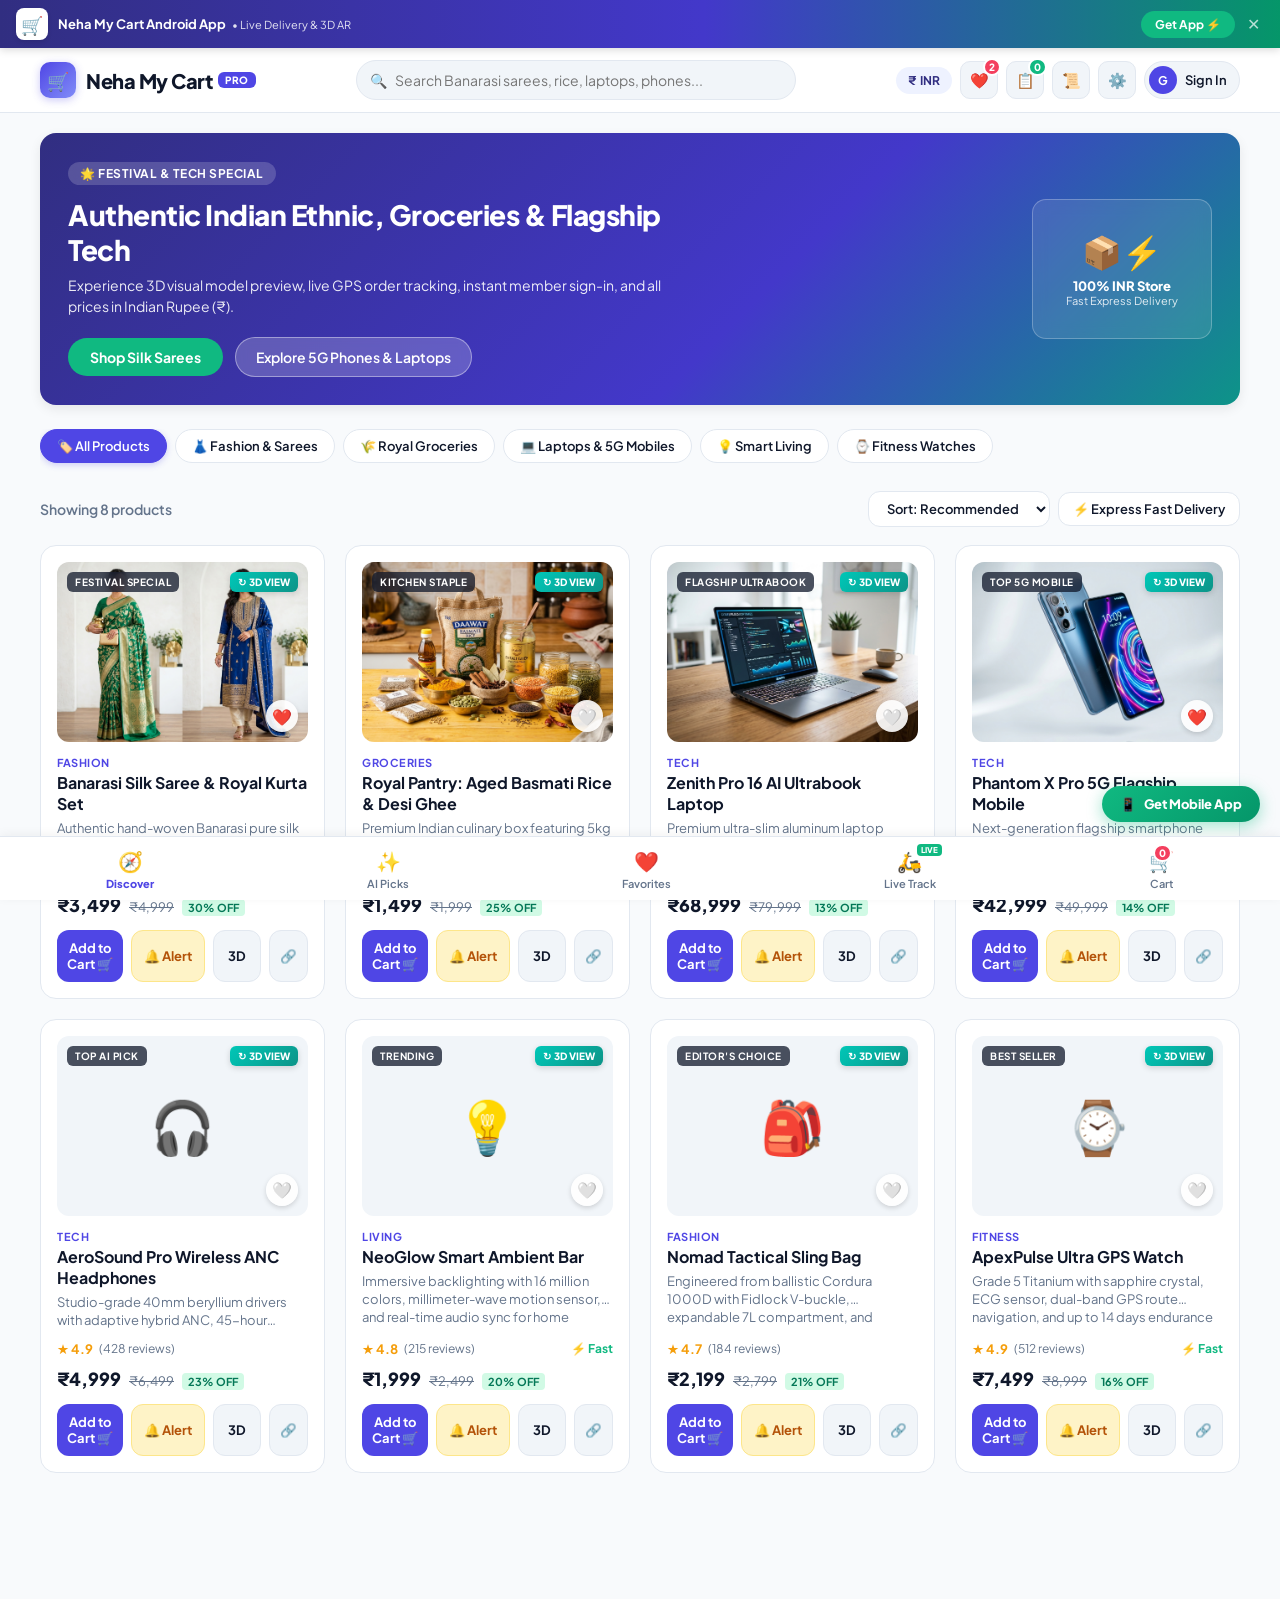
==== index.html @ 2bc62007 "feat: add price alert functionality Implement price alert features, including UI components, reposit" ====
<!DOCTYPE html>
<html lang="en">
<head>
  <meta charset="UTF-8">
  <meta name="viewport" content="width=device-width, initial-scale=1.0, maximum-scale=1.0, user-scalable=no">
  <title>Neha My Cart — Official Web Store & Mobile App</title>
  <meta name="description" content="Shop authentic Indian ethnic fashion, groceries, and flagship electronics in INR (₹) with Firebase Authentication, 3D product preview, real-time live order tracking, and Room DB offline list on Neha My Cart.">
  <meta name="theme-color" content="#4F46E5">
  <meta name="mobile-web-app-capable" content="yes">
  <meta name="apple-mobile-web-app-status-bar-style" content="black-translucent">
  
  <!-- Open Graph / Meta -->
  <meta property="og:title" content="Neha Raj My Cart — Official Web Store & Mobile App">
  <meta property="og:description" content="Authentic Indian fashion, groceries, and tech in INR (₹) with 3D product view, live delivery tracking, and instant login.">
  <meta property="og:url" content="https://nehamycartapp.netlify.app/">
  <meta property="og:type" content="website">

  <link rel="manifest" href="data:application/manifest+json,%7B%22name%22%3A%22Neha%20My%20Cart%22%2C%22short_name%22%3A%22MyCart%22%2C%22start_url%22%3A%22%2F%22%2C%22display%22%3A%22standalone%22%2C%22background_color%22%3A%22%234F46E5%22%2C%22theme_color%22%3A%22%234F46E5%22%7D">

  <link rel="preconnect" href="https://fonts.googleapis.com">
  <link rel="preconnect" href="https://fonts.gstatic.com" crossorigin>
  <link href="https://fonts.googleapis.com/css2?family=Plus+Jakarta+Sans:wght@400;500;600;700;800&display=swap" rel="stylesheet">

  <style>
    :root {
      --primary: #4F46E5;
      --primary-hover: #4338CA;
      --primary-dark: #312E81;
      --primary-light: #EEF2FF;
      --primary-container: #E0E7FF;
      --on-primary-container: #1E1B4B;
      --surface: #FFFFFF;
      --surface-variant: #F1F5F9;
      --bg: #F8FAFC;
      --card-bg: #FFFFFF;
      --text: #0F172A;
      --text-muted: #64748B;
      --border: #E2E8F0;
      --accent: #10B981;
      --accent-light: #D1FAE5;
      --accent-dark: #047857;
      --rose: #F43F5E;
      --rose-light: #FFE4E6;
      --amber: #D97706;
      --amber-light: #FEF3C7;
      --radius: 16px;
      --shadow-sm: 0 1px 3px rgba(0,0,0,0.06);
      --shadow-md: 0 4px 12px rgba(0,0,0,0.08);
      --shadow-lg: 0 10px 25px -3px rgba(0,0,0,0.12);
    }

    [data-theme="dark"] {
      --primary: #6366F1;
      --primary-hover: #818CF8;
      --primary-dark: #4338CA;
      --primary-light: #1E1B4B;
      --primary-container: #2E1065;
      --on-primary-container: #E0E7FF;
      --surface: #0F172A;
      --surface-variant: #1E293B;
      --bg: #020617;
      --card-bg: #1E293B;
      --text: #F8FAFC;
      --text-muted: #94A3B8;
      --border: #334155;
    }

    * {
      box-sizing: border-box;
      margin: 0;
      padding: 0;
      font-family: 'Plus Jakarta Sans', -apple-system, BlinkMacSystemFont, sans-serif;
      -webkit-tap-highlight-color: transparent;
    }

    body {
      background: var(--bg);
      color: var(--text);
      min-height: 100vh;
      display: flex;
      flex-direction: column;
      padding-bottom: 74px; /* Space for bottom nav on mobile */
      transition: background-color 0.2s, color 0.2s;
    }

    /* Top Smart App Banner */
    .app-banner {
      background: linear-gradient(90deg, #312E81 0%, #4338CA 55%, #059669 100%);
      color: #FFFFFF;
      padding: 8px 16px;
      display: flex;
      align-items: center;
      justify-content: space-between;
      font-size: 13px;
      gap: 12px;
      position: sticky;
      top: 0;
      z-index: 1000;
      box-shadow: 0 2px 8px rgba(0,0,0,0.15);
    }

    .app-banner-info {
      display: flex;
      align-items: center;
      gap: 10px;
    }

    .app-icon-badge {
      background: #FFFFFF;
      color: #312E81;
      font-size: 18px;
      width: 32px;
      height: 32px;
      border-radius: 8px;
      display: flex;
      align-items: center;
      justify-content: center;
      flex-shrink: 0;
      box-shadow: 0 2px 4px rgba(0,0,0,0.1);
    }

    .app-banner-actions {
      display: flex;
      align-items: center;
      gap: 8px;
    }

    .app-banner-btn {
      background: #10B981;
      color: #FFFFFF;
      font-weight: 700;
      padding: 6px 14px;
      border-radius: 20px;
      text-decoration: none;
      font-size: 12px;
      white-space: nowrap;
      cursor: pointer;
      border: none;
      transition: opacity 0.2s, transform 0.1s;
    }
    .app-banner-btn:hover { opacity: 0.95; transform: scale(1.02); }

    .banner-close-btn {
      background: transparent;
      border: none;
      color: rgba(255, 255, 255, 0.7);
      font-size: 16px;
      cursor: pointer;
      padding: 4px;
      line-height: 1;
    }

    /* Main Navigation Header */
    header {
      background: var(--surface);
      border-bottom: 1px solid var(--border);
      position: sticky;
      top: 48px;
      z-index: 900;
      transition: background-color 0.2s;
    }

    .nav-container {
      max-width: 1240px;
      margin: 0 auto;
      padding: 12px 20px;
      display: flex;
      align-items: center;
      justify-content: space-between;
      gap: 16px;
    }

    .logo-group {
      display: flex;
      align-items: center;
      gap: 10px;
      text-decoration: none;
      color: var(--text);
      cursor: pointer;
    }

    .logo-icon {
      width: 36px;
      height: 36px;
      border-radius: 10px;
      background: linear-gradient(135deg, var(--primary) 0%, #818CF8 100%);
      color: #FFF;
      display: flex;
      align-items: center;
      justify-content: center;
      font-size: 18px;
      box-shadow: 0 2px 8px rgba(79, 70, 229, 0.3);
    }

    .logo-text {
      font-size: 20px;
      font-weight: 800;
      letter-spacing: -0.5px;
      display: flex;
      align-items: center;
      gap: 6px;
    }

    .logo-badge {
      background: var(--primary);
      color: #FFF;
      font-size: 10px;
      padding: 2px 7px;
      border-radius: 6px;
      font-weight: 800;
      letter-spacing: 0.5px;
    }

    /* Search Bar in Header */
    .header-search {
      flex: 1;
      max-width: 440px;
      position: relative;
    }

    .search-input {
      width: 100%;
      background: var(--surface-variant);
      border: 1px solid var(--border);
      padding: 10px 16px 10px 38px;
      border-radius: 24px;
      font-size: 14px;
      color: var(--text);
      outline: none;
      transition: border-color 0.2s, box-shadow 0.2s;
    }
    .search-input:focus {
      border-color: var(--primary);
      box-shadow: 0 0 0 3px rgba(79, 70, 229, 0.15);
    }

    .search-icon {
      position: absolute;
      left: 14px;
      top: 50%;
      transform: translateY(-50%);
      color: var(--text-muted);
      font-size: 14px;
    }

    .search-clear-btn {
      position: absolute;
      right: 12px;
      top: 50%;
      transform: translateY(-50%);
      background: none;
      border: none;
      color: var(--text-muted);
      cursor: pointer;
      display: none;
      font-size: 14px;
    }

    /* Action Icons */
    .nav-actions {
      display: flex;
      align-items: center;
      gap: 8px;
    }

    .icon-btn {
      background: var(--surface-variant);
      border: 1px solid var(--border);
      color: var(--text);
      width: 38px;
      height: 38px;
      border-radius: 10px;
      display: flex;
      align-items: center;
      justify-content: center;
      cursor: pointer;
      position: relative;
      font-size: 15px;
      transition: background 0.15s, transform 0.1s;
    }
    .icon-btn:hover {
      background: var(--primary-light);
      color: var(--primary);
    }

    .badge-count {
      position: absolute;
      top: -4px;
      right: -4px;
      background: var(--rose);
      color: #FFF;
      font-size: 10px;
      font-weight: 800;
      min-width: 18px;
      height: 18px;
      padding: 0 4px;
      border-radius: 9px;
      display: flex;
      align-items: center;
      justify-content: center;
      border: 2px solid var(--surface);
    }

    .currency-pill {
      background: var(--primary-light);
      color: var(--primary-dark);
      font-weight: 700;
      font-size: 12px;
      padding: 6px 12px;
      border-radius: 20px;
      display: flex;
      align-items: center;
      gap: 4px;
    }
    [data-theme="dark"] .currency-pill {
      background: #1E1B4B;
      color: #A5B4FC;
    }

    .user-profile-btn {
      display: flex;
      align-items: center;
      gap: 8px;
      background: var(--surface-variant);
      border: 1px solid var(--border);
      padding: 4px 12px 4px 4px;
      border-radius: 24px;
      cursor: pointer;
      font-size: 13px;
      font-weight: 600;
      color: var(--text);
      transition: all 0.15s;
    }
    .user-profile-btn:hover {
      background: var(--primary-light);
      border-color: var(--primary);
    }

    .user-avatar-mini {
      width: 28px;
      height: 28px;
      border-radius: 50%;
      background: var(--primary);
      color: #FFF;
      display: flex;
      align-items: center;
      justify-content: center;
      font-weight: 700;
      font-size: 12px;
    }

    .firebase-sync-dot {
      width: 8px;
      height: 8px;
      border-radius: 50%;
      background: #10B981;
      display: inline-block;
      box-shadow: 0 0 6px #10B981;
    }

    /* Container */
    .main-container {
      max-width: 1240px;
      margin: 0 auto;
      padding: 20px;
      width: 100%;
      flex: 1;
    }

    /* Tab Pages */
    .tab-page {
      display: none;
    }
    .tab-page.active {
      display: block;
      animation: fadeIn 0.2s ease-in;
    }

    @keyframes fadeIn {
      from { opacity: 0; transform: translateY(6px); }
      to { opacity: 1; transform: translateY(0); }
    }

    /* Hero Banner */
    .hero-banner {
      background: linear-gradient(135deg, #312E81 0%, #4338CA 60%, #0D9488 100%);
      color: #FFFFFF;
      border-radius: var(--radius);
      padding: 28px;
      margin-bottom: 24px;
      position: relative;
      overflow: hidden;
      box-shadow: var(--shadow-md);
      display: flex;
      align-items: center;
      justify-content: space-between;
      gap: 24px;
    }

    .hero-content {
      position: relative;
      z-index: 2;
      max-width: 600px;
    }

    .hero-tag {
      display: inline-flex;
      align-items: center;
      gap: 6px;
      background: rgba(255,255,255,0.18);
      backdrop-filter: blur(8px);
      padding: 4px 12px;
      border-radius: 20px;
      font-size: 12px;
      font-weight: 700;
      margin-bottom: 12px;
      letter-spacing: 0.5px;
    }

    .hero-title {
      font-size: 28px;
      font-weight: 800;
      line-height: 1.25;
      margin-bottom: 8px;
      letter-spacing: -0.5px;
    }

    .hero-subtitle {
      font-size: 14px;
      opacity: 0.9;
      line-height: 1.5;
      margin-bottom: 20px;
    }

    .hero-actions {
      display: flex;
      align-items: center;
      gap: 12px;
      flex-wrap: wrap;
    }

    .btn-hero-primary {
      background: #10B981;
      color: #FFF;
      font-weight: 700;
      padding: 10px 22px;
      border-radius: 24px;
      border: none;
      cursor: pointer;
      font-size: 14px;
      transition: transform 0.1s, opacity 0.2s;
    }
    .btn-hero-primary:hover { transform: scale(1.02); opacity: 0.95; }

    .btn-hero-secondary {
      background: rgba(255,255,255,0.2);
      color: #FFF;
      font-weight: 600;
      padding: 10px 20px;
      border-radius: 24px;
      border: 1px solid rgba(255,255,255,0.4);
      cursor: pointer;
      font-size: 14px;
      backdrop-filter: blur(6px);
    }
    .btn-hero-secondary:hover { background: rgba(255,255,255,0.3); }

    .hero-art-box {
      width: 180px;
      height: 140px;
      border-radius: 14px;
      background: rgba(255,255,255,0.1);
      backdrop-filter: blur(8px);
      display: flex;
      flex-direction: column;
      align-items: center;
      justify-content: center;
      border: 1px solid rgba(255,255,255,0.25);
      flex-shrink: 0;
      text-align: center;
      padding: 12px;
    }

    /* Category Filter Bar */
    .category-scroll-bar {
      display: flex;
      gap: 8px;
      overflow-x: auto;
      padding-bottom: 12px;
      margin-bottom: 16px;
      scrollbar-width: none;
    }
    .category-scroll-bar::-webkit-scrollbar { display: none; }

    .cat-chip {
      background: var(--surface);
      border: 1px solid var(--border);
      color: var(--text);
      padding: 8px 16px;
      border-radius: 20px;
      font-size: 13px;
      font-weight: 600;
      white-space: nowrap;
      cursor: pointer;
      display: flex;
      align-items: center;
      gap: 6px;
      transition: all 0.15s;
    }
    .cat-chip.active {
      background: var(--primary);
      border-color: var(--primary);
      color: #FFFFFF;
      box-shadow: 0 2px 6px rgba(79, 70, 229, 0.25);
    }

    /* Filters & Controls Row */
    .controls-row {
      display: flex;
      align-items: center;
      justify-content: space-between;
      margin-bottom: 18px;
      flex-wrap: wrap;
      gap: 12px;
    }

    .results-count {
      font-size: 14px;
      color: var(--text-muted);
      font-weight: 600;
    }

    .filter-group {
      display: flex;
      align-items: center;
      gap: 8px;
    }

    .select-dropdown {
      background: var(--surface);
      border: 1px solid var(--border);
      color: var(--text);
      padding: 8px 14px;
      border-radius: 12px;
      font-size: 13px;
      font-weight: 600;
      outline: none;
      cursor: pointer;
    }

    .btn-filter-toggle {
      background: var(--surface);
      border: 1px solid var(--border);
      color: var(--text);
      padding: 8px 14px;
      border-radius: 12px;
      font-size: 13px;
      font-weight: 600;
      cursor: pointer;
      display: flex;
      align-items: center;
      gap: 6px;
    }
    .btn-filter-toggle.active {
      background: var(--primary-light);
      border-color: var(--primary);
      color: var(--primary);
    }

    /* Product Grid */
    .product-grid {
      display: grid;
      grid-template-columns: repeat(auto-fill, minmax(260px, 1fr));
      gap: 20px;
      margin-bottom: 32px;
    }

    .card {
      background: var(--card-bg);
      border: 1px solid var(--border);
      border-radius: var(--radius);
      padding: 16px;
      display: flex;
      flex-direction: column;
      position: relative;
      transition: transform 0.2s, box-shadow 0.2s;
    }
    .card:hover {
      transform: translateY(-4px);
      box-shadow: var(--shadow-md);
      border-color: rgba(79, 70, 229, 0.3);
    }

    .card-img-wrapper {
      width: 100%;
      height: 180px;
      background: var(--surface-variant);
      border-radius: 12px;
      overflow: hidden;
      position: relative;
      display: flex;
      align-items: center;
      justify-content: center;
      cursor: pointer;
      margin-bottom: 14px;
    }

    .card-img {
      width: 100%;
      height: 100%;
      object-fit: cover;
      transition: transform 0.3s;
    }
    .card:hover .card-img {
      transform: scale(1.05);
    }

    .img-fallback-icon {
      font-size: 52px;
    }

    .badge-top-left {
      position: absolute;
      top: 10px;
      left: 10px;
      background: rgba(15, 23, 42, 0.75);
      backdrop-filter: blur(4px);
      color: #FFF;
      font-size: 10px;
      font-weight: 700;
      padding: 4px 8px;
      border-radius: 6px;
      text-transform: uppercase;
      letter-spacing: 0.5px;
    }

    .badge-3d-tag {
      position: absolute;
      top: 10px;
      right: 10px;
      background: linear-gradient(135deg, #00C7B7 0%, #0D9488 100%);
      color: #FFFFFF;
      font-size: 10px;
      font-weight: 800;
      padding: 4px 8px;
      border-radius: 6px;
      cursor: pointer;
      display: flex;
      align-items: center;
      gap: 3px;
      box-shadow: 0 2px 6px rgba(0,0,0,0.15);
      transition: transform 0.15s;
    }
    .badge-3d-tag:hover { transform: scale(1.08); }

    .btn-wishlist {
      position: absolute;
      bottom: 10px;
      right: 10px;
      background: rgba(255, 255, 255, 0.9);
      border: none;
      width: 32px;
      height: 32px;
      border-radius: 50%;
      display: flex;
      align-items: center;
      justify-content: center;
      cursor: pointer;
      color: #64748B;
      font-size: 16px;
      box-shadow: 0 2px 5px rgba(0,0,0,0.15);
      transition: color 0.15s, transform 0.1s;
    }
    .btn-wishlist.active {
      color: var(--rose);
    }
    .btn-wishlist:hover { transform: scale(1.1); }

    .category-label {
      font-size: 11px;
      font-weight: 700;
      text-transform: uppercase;
      color: var(--primary);
      letter-spacing: 0.5px;
      margin-bottom: 4px;
    }

    .product-title {
      font-size: 16px;
      font-weight: 700;
      margin-bottom: 4px;
      color: var(--text);
      line-height: 1.3;
      cursor: pointer;
    }
    .product-title:hover { color: var(--primary); }

    .product-desc {
      font-size: 13px;
      color: var(--text-muted);
      line-height: 1.4;
      margin-bottom: 12px;
      display: -webkit-box;
      -webkit-line-clamp: 2;
      -webkit-box-orient: vertical;
      overflow: hidden;
      flex: 1;
    }

    .rating-row {
      display: flex;
      align-items: center;
      gap: 6px;
      margin-bottom: 10px;
      font-size: 12px;
    }

    .rating-stars {
      color: #F59E0B;
      font-size: 13px;
      font-weight: 700;
    }

    .review-count {
      color: var(--text-muted);
    }

    .price-row {
      display: flex;
      align-items: baseline;
      gap: 8px;
      margin-bottom: 14px;
    }

    .price-inr {
      font-size: 18px;
      font-weight: 800;
      color: var(--text);
    }

    .orig-price {
      font-size: 13px;
      color: var(--text-muted);
      text-decoration: line-through;
    }

    .discount-tag {
      background: var(--accent-light);
      color: var(--accent-dark);
      font-size: 11px;
      font-weight: 700;
      padding: 2px 6px;
      border-radius: 4px;
    }

    .card-actions {
      display: flex;
      gap: 8px;
      margin-top: auto;
    }

    .btn-add {
      flex: 1;
      background: var(--primary);
      color: #FFF;
      border: none;
      padding: 10px;
      border-radius: 12px;
      font-size: 13px;
      font-weight: 700;
      cursor: pointer;
      display: flex;
      align-items: center;
      justify-content: center;
      gap: 6px;
      transition: background 0.15s, transform 0.1s;
    }
    .btn-add:hover {
      background: var(--primary-hover);
      transform: translateY(-1px);
    }

    .btn-card-3d {
      background: var(--surface-variant);
      border: 1px solid var(--border);
      color: var(--text);
      padding: 10px 14px;
      border-radius: 12px;
      font-size: 13px;
      font-weight: 700;
      cursor: pointer;
      display: flex;
      align-items: center;
      gap: 4px;
    }
    .btn-card-3d:hover {
      background: var(--primary-light);
      color: var(--primary);
    }

    .btn-card-share {
      background: var(--surface-variant);
      border: 1px solid var(--border);
      color: var(--text-muted);
      padding: 10px;
      border-radius: 12px;
      cursor: pointer;
      display: flex;
      align-items: center;
      justify-content: center;
    }
    .btn-card-share:hover {
      color: var(--primary);
      background: var(--primary-light);
    }

    .btn-card-alert {
      background: #fef3c7;
      border: 1px solid #fde68a;
      color: #b45309;
      padding: 10px 12px;
      border-radius: 12px;
      font-size: 13px;
      font-weight: 700;
      cursor: pointer;
      display: inline-flex;
      align-items: center;
      gap: 4px;
      transition: background 0.15s, transform 0.1s;
    }
    .btn-card-alert:hover {
      background: #fde68a;
      color: #92400e;
      transform: translateY(-1px);
    }
    .dark .btn-card-alert {
      background: rgba(180, 83, 9, 0.25);
      border-color: rgba(251, 191, 36, 0.4);
      color: #fbbf24;
    }

    /* Modal Base */
    .modal-overlay {
      position: fixed;
      top: 0;
      left: 0;
      right: 0;
      bottom: 0;
      background: rgba(15, 23, 42, 0.65);
      backdrop-filter: blur(4px);
      z-index: 2000;
      display: none;
      align-items: center;
      justify-content: center;
      padding: 16px;
    }
    .modal-overlay.open {
      display: flex;
      animation: fadeIn 0.15s ease-out;
    }

    .modal-box {
      background: var(--surface);
      border-radius: 20px;
      max-width: 560px;
      width: 100%;
      max-height: 90vh;
      overflow-y: auto;
      box-shadow: var(--shadow-lg);
      border: 1px solid var(--border);
      position: relative;
      display: flex;
      flex-direction: column;
    }

    .modal-header {
      padding: 18px 20px;
      border-bottom: 1px solid var(--border);
      display: flex;
      align-items: center;
      justify-content: space-between;
      position: sticky;
      top: 0;
      background: var(--surface);
      z-index: 10;
    }

    .modal-title {
      font-size: 18px;
      font-weight: 800;
      color: var(--text);
    }

    .modal-close-btn {
      background: var(--surface-variant);
      border: none;
      width: 32px;
      height: 32px;
      border-radius: 50%;
      cursor: pointer;
      color: var(--text-muted);
      font-size: 16px;
      display: flex;
      align-items: center;
      justify-content: center;
    }
    .modal-close-btn:hover { color: var(--text); background: var(--border); }

    .modal-body {
      padding: 20px;
      flex: 1;
    }

    .modal-footer {
      padding: 16px 20px;
      border-top: 1px solid var(--border);
      display: flex;
      align-items: center;
      justify-content: flex-end;
      gap: 12px;
      background: var(--surface);
    }

    /* 3D Canvas Modal */
    .canvas-container {
      width: 100%;
      height: 280px;
      background: radial-gradient(circle at center, #1E293B 0%, #0F172A 100%);
      border-radius: 14px;
      overflow: hidden;
      position: relative;
      display: flex;
      align-items: center;
      justify-content: center;
      cursor: grab;
    }
    .canvas-container:active { cursor: grabbing; }

    #canvas3d {
      width: 100%;
      height: 100%;
      display: block;
    }

    .canvas-controls-overlay {
      position: absolute;
      bottom: 12px;
      left: 12px;
      right: 12px;
      display: flex;
      align-items: center;
      justify-content: space-between;
      background: rgba(15, 23, 42, 0.7);
      backdrop-filter: blur(8px);
      padding: 8px 14px;
      border-radius: 24px;
      font-size: 12px;
      color: #FFF;
    }

    .variant-picker {
      display: flex;
      gap: 8px;
      margin: 14px 0;
    }

    .color-swatch {
      width: 28px;
      height: 28px;
      border-radius: 50%;
      cursor: pointer;
      border: 2px solid transparent;
      transition: transform 0.1s, border-color 0.15s;
    }
    .color-swatch.active {
      transform: scale(1.15);
      border-color: var(--primary);
    }

    /* Bottom Navigation Bar for Mobile */
    .bottom-nav {
      position: fixed;
      bottom: 0;
      left: 0;
      right: 0;
      background: var(--surface);
      border-top: 1px solid var(--border);
      height: 64px;
      display: flex;
      align-items: center;
      justify-content: space-around;
      z-index: 1000;
      box-shadow: 0 -2px 10px rgba(0,0,0,0.05);
    }

    .bottom-nav-item {
      display: flex;
      flex-direction: column;
      align-items: center;
      justify-content: center;
      gap: 3px;
      background: none;
      border: none;
      color: var(--text-muted);
      cursor: pointer;
      font-size: 11px;
      font-weight: 600;
      padding: 6px 12px;
      border-radius: 12px;
      position: relative;
      transition: color 0.15s;
    }
    .bottom-nav-item.active {
      color: var(--primary);
      font-weight: 800;
    }

    .bottom-nav-icon {
      font-size: 20px;
    }

    .nav-live-badge {
      position: absolute;
      top: 2px;
      right: 6px;
      background: var(--accent);
      color: #FFF;
      font-size: 8px;
      font-weight: 800;
      padding: 1px 4px;
      border-radius: 4px;
    }

    /* Floating Get App Pill */
    .floating-get-app-btn {
      position: fixed;
      bottom: 78px;
      right: 20px;
      background: linear-gradient(135deg, #10B981 0%, #059669 100%);
      color: #FFFFFF;
      font-weight: 800;
      font-size: 13px;
      padding: 10px 18px;
      border-radius: 28px;
      border: none;
      box-shadow: 0 4px 16px rgba(16, 185, 129, 0.4);
      display: flex;
      align-items: center;
      gap: 8px;
      cursor: pointer;
      z-index: 950;
      transition: transform 0.15s, box-shadow 0.15s;
    }
    .floating-get-app-btn:hover {
      transform: scale(1.05);
      box-shadow: 0 6px 20px rgba(16, 185, 129, 0.5);
    }

    /* Toast Notification */
    .toast {
      position: fixed;
      bottom: 84px;
      left: 50%;
      transform: translateX(-50%) translateY(100px);
      background: #0F172A;
      color: #FFFFFF;
      padding: 12px 24px;
      border-radius: 30px;
      font-size: 13px;
      font-weight: 600;
      box-shadow: 0 8px 24px rgba(0,0,0,0.25);
      z-index: 3000;
      opacity: 0;
      transition: transform 0.25s cubic-bezier(0.175, 0.885, 0.32, 1.275), opacity 0.2s;
      pointer-events: none;
      display: flex;
      align-items: center;
      gap: 8px;
    }
    .toast.show {
      transform: translateX(-50%) translateY(0);
      opacity: 1;
    }

    /* Auth Screen Lock Card */
    .auth-lock-card {
      background: var(--surface);
      border: 1px solid var(--border);
      border-radius: 24px;
      padding: 40px 24px;
      text-align: center;
      max-width: 480px;
      margin: 40px auto;
      box-shadow: var(--shadow-md);
    }

    .auth-lock-icon {
      width: 72px;
      height: 72px;
      background: var(--primary-light);
      color: var(--primary);
      border-radius: 50%;
      display: flex;
      align-items: center;
      justify-content: center;
      font-size: 32px;
      margin: 0 auto 20px;
    }

    /* Live Tracking Simulation */
    .tracking-card {
      background: var(--surface);
      border: 1px solid var(--border);
      border-radius: 20px;
      padding: 24px;
      box-shadow: var(--shadow-sm);
      margin-bottom: 24px;
    }

    .tracking-map-canvas {
      width: 100%;
      height: 220px;
      background: #E2E8F0;
      border-radius: 14px;
      margin: 16px 0;
      position: relative;
      overflow: hidden;
    }

    .tracking-steps {
      margin-top: 24px;
      display: flex;
      flex-direction: column;
      gap: 16px;
      position: relative;
    }

    .tracking-step-item {
      display: flex;
      gap: 14px;
      position: relative;
    }

    .step-indicator {
      width: 28px;
      height: 28px;
      border-radius: 50%;
      background: var(--surface-variant);
      border: 2px solid var(--border);
      color: var(--text-muted);
      font-size: 12px;
      display: flex;
      align-items: center;
      justify-content: center;
      font-weight: 700;
      flex-shrink: 0;
      z-index: 2;
    }
    .step-indicator.done {
      background: var(--accent);
      border-color: var(--accent);
      color: #FFF;
    }
    .step-indicator.active {
      background: var(--primary);
      border-color: var(--primary);
      color: #FFF;
      box-shadow: 0 0 0 4px rgba(79, 70, 229, 0.2);
    }

    /* Offline Shopping List Styles */
    .offline-item-row {
      display: flex;
      align-items: center;
      justify-content: space-between;
      padding: 12px;
      border-bottom: 1px solid var(--border);
      gap: 12px;
    }
    .offline-item-row.purchased {
      opacity: 0.6;
      text-decoration: line-through;
    }

    /* Auth Tab Pill */
    .auth-tab-pill {
      flex: 1;
      padding: 8px 12px;
      border-radius: 10px;
      font-size: 13px;
      font-weight: 700;
      border: none;
      cursor: pointer;
      background: var(--surface-variant);
      color: var(--text-muted);
      transition: all 0.15s;
    }
    .auth-tab-pill.active {
      background: var(--primary);
      color: #FFF;
    }

    /* Responsive */
    @media (max-width: 768px) {
      .header-search { display: none; }
      .hero-banner { flex-direction: column; align-items: flex-start; }
      .hero-art-box { width: 100%; }
      .product-grid { grid-template-columns: repeat(2, 1fr); gap: 12px; }
      .card { padding: 12px; }
      .card-img-wrapper { height: 130px; }
      .product-title { font-size: 14px; }
      .price-inr { font-size: 15px; }
    }

    @media (max-width: 480px) {
      .product-grid { grid-template-columns: 1fr; }
      .card-img-wrapper { height: 180px; }
    }
  </style>
</head>
<body>

  <!-- 1. Top Smart App Banner -->
  <div class="app-banner" id="appBanner">
    <div class="app-banner-info">
      <div class="app-icon-badge">🛒</div>
      <div>
        <strong>Neha My Cart Android App</strong>
        <span style="opacity: 0.85; margin-left: 4px; font-size: 11px;">• Live Delivery & 3D AR</span>
      </div>
    </div>
    <div class="app-banner-actions">
      <button class="app-banner-btn" onclick="openGetAppModal()">Get App ⚡</button>
      <button class="banner-close-btn" onclick="document.getElementById('appBanner').style.display='none'">✕</button>
    </div>
  </div>

  <!-- 2. Sticky Top Navigation Bar -->
  <header>
    <div class="nav-container">
      <div class="logo-group" onclick="switchTab('shop')">
        <div class="logo-icon">🛒</div>
        <div class="logo-text">
          Neha My Cart
          <span class="logo-badge">PRO</span>
        </div>
      </div>

      <!-- Real-time Product Search Input -->
      <div class="header-search">
        <span class="search-icon">🔍</span>
        <input 
          type="text" 
          id="globalSearchInput" 
          class="search-input" 
          placeholder="Search Banarasi sarees, rice, laptops, phones..." 
          oninput="onSearchInput(this.value)"
        >
        <button id="searchClearBtn" class="search-clear-btn" onclick="clearSearch()">✕</button>
      </div>

      <!-- Action Buttons -->
      <div class="nav-actions">
        <div class="currency-pill">
          <span>₹</span>
          <span>INR</span>
        </div>

        <!-- Wishlist Count -->
        <button class="icon-btn" onclick="switchTab('favorites')" title="Wishlist & Similar Picks">
          ❤️
          <span class="badge-count" id="headerWishlistCount">0</span>
        </button>

        <!-- Room DB / Offline Shopping List -->
        <button class="icon-btn" onclick="openOfflineListModal()" title="Room DB Offline Shopping List">
          📋
          <span class="badge-count" id="headerOfflineCount" style="background:var(--accent);">0</span>
        </button>

        <!-- Order History -->
        <button class="icon-btn" onclick="openOrdersModal()" title="Past Orders">
          📜
        </button>

        <!-- Settings & Database -->
        <button class="icon-btn" onclick="openSettingsModal()" title="Settings & Linked Database">
          ⚙️
        </button>

        <!-- User Profile / Instant Demo Auth Button -->
        <div id="userProfileHeaderBtn" class="user-profile-btn" onclick="openAuthModal()" title="Instant Sign In & Profile">
          <div class="user-avatar-mini" id="headerAvatar">G</div>
          <span id="headerUserName">Sign In</span>
          <span class="firebase-sync-dot" id="headerSyncDot" title="Account Active"></span>
        </div>
      </div>
    </div>
  </header>

  <!-- 3. Main Application Content Area -->
  <main class="main-container">

    <!-- ==============================================
         TAB 1: DISCOVER (SHOP HOME)
         ============================================== -->
    <div id="tab-shop" class="tab-page active">
      <!-- Hero Banner -->
      <div class="hero-banner">
        <div class="hero-content">
          <div class="hero-tag">🌟 FESTIVAL & TECH SPECIAL</div>
          <h1 class="hero-title">Authentic Indian Ethnic, Groceries & Flagship Tech</h1>
          <p class="hero-subtitle">Experience 3D visual model preview, live GPS order tracking, instant member sign-in, and all prices in Indian Rupee (₹).</p>
          <div class="hero-actions">
            <button class="btn-hero-primary" onclick="filterByCategory('Fashion')">Shop Silk Sarees</button>
            <button class="btn-hero-secondary" onclick="filterByCategory('Tech')">Explore 5G Phones & Laptops</button>
          </div>
        </div>
        <div class="hero-art-box">
          <div style="font-size: 32px; margin-bottom: 6px;">📦⚡</div>
          <div style="font-size: 13px; font-weight: 800;">100% INR Store</div>
          <div style="font-size: 11px; opacity: 0.85;">Fast Express Delivery</div>
        </div>
      </div>

      <!-- Category Filter Pills -->
      <div class="category-scroll-bar" id="categoryPills">
        <button class="cat-chip active" onclick="filterByCategory('All')">🏷️ All Products</button>
        <button class="cat-chip" onclick="filterByCategory('Fashion')">👗 Fashion & Sarees</button>
        <button class="cat-chip" onclick="filterByCategory('Groceries')">🌾 Royal Groceries</button>
        <button class="cat-chip" onclick="filterByCategory('Tech')">💻 Laptops & 5G Mobiles</button>
        <button class="cat-chip" onclick="filterByCategory('Living')">💡 Smart Living</button>
        <button class="cat-chip" onclick="filterByCategory('Fitness')">⌚ Fitness Watches</button>
      </div>

      <!-- Controls Row -->
      <div class="controls-row">
        <div class="results-count" id="productResultsCount">Showing 8 products</div>
        <div class="filter-group">
          <select id="sortDropdown" class="select-dropdown" onchange="applyFilters()">
            <option value="relevance">Sort: Recommended</option>
            <option value="price-asc">Price: Low to High</option>
            <option value="price-desc">Price: High to Low</option>
            <option value="rating">Top Rated (4.8+)</option>
          </select>
          <button class="btn-filter-toggle" id="fastDeliveryToggleBtn" onclick="toggleFastDelivery()">
            ⚡ Express Fast Delivery
          </button>
        </div>
      </div>

      <!-- Product Cards Grid -->
      <div class="product-grid" id="productGrid">
        <!-- Injected via JavaScript -->
      </div>
    </div>

    <!-- ==============================================
         TAB 2: AI PICKS / PERSONALIZED RECOMMENDATIONS
         ============================================== -->
    <div id="tab-recommendations" class="tab-page">
      <div style="margin-bottom: 20px;">
        <h2 style="font-size: 22px; font-weight: 800; display: flex; align-items: center; gap: 8px;">
          ✨ AI Personalized Taste Profile
        </h2>
        <p style="color: var(--text-muted); font-size: 14px; margin-top: 4px;">
          Select your lifestyle preference to get AI affinity scores and tailored product suggestions.
        </p>
      </div>

      <!-- Style Personas -->
      <div style="display: grid; grid-template-columns: repeat(auto-fit, minmax(180px, 1fr)); gap: 12px; margin-bottom: 24px;">
        <div class="cat-chip active" id="persona-ethnic" onclick="selectPersona('Festival Shopper', 'ethnic')" style="padding: 12px 16px; border-radius: 14px; justify-content: center; height: auto;">
          <div>
            <div style="font-size: 20px; margin-bottom: 4px;">🥻</div>
            <strong>Festival Ethnic</strong>
            <div style="font-size: 11px; opacity: 0.85;">Banarasi silks & traditional</div>
          </div>
        </div>
        <div class="cat-chip" id="persona-tech" onclick="selectPersona('Tech Enthusiast', 'tech')" style="padding: 12px 16px; border-radius: 14px; justify-content: center; height: auto;">
          <div>
            <div style="font-size: 20px; margin-bottom: 4px;">💻</div>
            <strong>Tech Enthusiast</strong>
            <div style="font-size: 11px; opacity: 0.85;">Ultrabooks & 5G smartphones</div>
          </div>
        </div>
        <div class="cat-chip" id="persona-fitness" onclick="selectPersona('Fitness Pro', 'fitness')" style="padding: 12px 16px; border-radius: 14px; justify-content: center; height: auto;">
          <div>
            <div style="font-size: 20px; margin-bottom: 4px;">🏃</div>
            <strong>Fitness Pro</strong>
            <div style="font-size: 11px; opacity: 0.85;">GPS trackers & performance</div>
          </div>
        </div>
        <div class="cat-chip" id="persona-groceries" onclick="selectPersona('Pantry Master', 'groceries')" style="padding: 12px 16px; border-radius: 14px; justify-content: center; height: auto;">
          <div>
            <div style="font-size: 20px; margin-bottom: 4px;">🌾</div>
            <strong>Culinary Pantry</strong>
            <div style="font-size: 11px; opacity: 0.85;">Extra-aged Basmati & pure Ghee</div>
          </div>
        </div>
      </div>

      <!-- Recommendations Grid -->
      <div class="product-grid" id="recommendationsGrid">
        <!-- Injected via JavaScript -->
      </div>
    </div>

    <!-- ==============================================
         TAB 3: FAVORITES & SIMILAR SUGGESTIONS
         ============================================== -->
    <div id="tab-favorites" class="tab-page">
      <div style="margin-bottom: 20px;">
        <h2 style="font-size: 22px; font-weight: 800; display: flex; align-items: center; gap: 8px;">
          ❤️ Your Saved Favorites
        </h2>
        <p style="color: var(--text-muted); font-size: 14px; margin-top: 4px;">
          Items you've liked, plus smart suggestions generated dynamically from your taste.
        </p>
      </div>

      <!-- Favorites Grid -->
      <div class="product-grid" id="favoritesGrid">
        <!-- Injected via JavaScript -->
      </div>

      <!-- Similar Suggestions Section -->
      <div style="margin-top: 36px; padding-top: 24px; border-top: 1px solid var(--border);">
        <h3 style="font-size: 18px; font-weight: 800; display: flex; align-items: center; gap: 8px; margin-bottom: 16px;">
          ✨ Similar Suggestions Based on Your Favorites
        </h3>
        <div class="product-grid" id="similarSuggestionsGrid">
          <!-- Injected via JavaScript -->
        </div>
      </div>
    </div>

    <!-- ==============================================
         TAB 4: LIVE TRACKING (AUTHENTICATED FEATURE)
         ============================================== -->
    <div id="tab-tracking" class="tab-page">
      <!-- Guest Lock View -->
      <div id="trackingGuestLock" class="auth-lock-card" style="display: none;">
        <div class="auth-lock-icon">🔒</div>
        <h2 style="font-size: 20px; font-weight: 800; margin-bottom: 8px;">Sign In to Track Orders</h2>
        <p style="color: var(--text-muted); font-size: 14px; line-height: 1.5; margin-bottom: 24px;">
          Live order tracking is reserved for authenticated shoppers. Please sign in as Neha Raj or your demo account to view real-time courier dispatch and route maps.
        </p>
        <button class="btn-add" style="margin: 0 auto; max-width: 280px;" onclick="openAuthModal()">
          Sign In as Neha Raj (Instant Demo) ⚡
        </button>
      </div>

      <!-- Authenticated Live Tracking View -->
      <div id="trackingLiveView">
        <div class="tracking-card">
          <div style="display: flex; align-items: center; justify-content: space-between; flex-wrap: wrap; gap: 10px;">
            <div>
              <span style="background: var(--accent-light); color: var(--accent-dark); font-weight: 800; font-size: 11px; padding: 4px 8px; border-radius: 6px;">
                LIVE DISPATCH
              </span>
              <h2 style="font-size: 20px; font-weight: 800; margin-top: 6px;">Order #NMC-98421</h2>
              <div style="color: var(--text-muted); font-size: 13px;">Courier: Delhivery Express • Rider: Liam Patel</div>
            </div>
            <div style="display: flex; gap: 8px;">
              <button class="btn-filter-toggle" onclick="toggleSimulation()" id="simPlayBtn">
                ⏸ Pause Simulation
              </button>
              <button class="btn-filter-toggle" onclick="advanceSimulationStep()">
                ⏩ Step Forward
              </button>
            </div>
          </div>

          <!-- Animated Canvas Map -->
          <div class="tracking-map-canvas">
            <canvas id="routeCanvas" width="800" height="220" style="width:100%; height:100%;"></canvas>
          </div>

          <!-- Timeline Steps -->
          <div class="tracking-steps">
            <div class="tracking-step-item">
              <div class="step-indicator done">✓</div>
              <div>
                <strong style="font-size: 14px;">Order Placed & Confirmed</strong>
                <div style="color: var(--text-muted); font-size: 12px;">Payment received via UPI • Order ID #NMC-98421</div>
              </div>
            </div>
            <div class="tracking-step-item">
              <div class="step-indicator done">✓</div>
              <div>
                <strong style="font-size: 14px;">Packed at Mumbai Central Fulfillment Hub</strong>
                <div style="color: var(--text-muted); font-size: 12px;">Quality check passed • Fragile sealed</div>
              </div>
            </div>
            <div class="tracking-step-item">
              <div class="step-indicator done">✓</div>
              <div>
                <strong style="font-size: 14px;">Dispatched with Delivery Executive</strong>
                <div style="color: var(--text-muted); font-size: 12px;">Rider Liam Patel on Yamaha EV bike</div>
              </div>
            </div>
            <div class="tracking-step-item">
              <div class="step-indicator active">🛵</div>
              <div>
                <strong style="font-size: 14px; color: var(--primary);">Out for Delivery (In Progress)</strong>
                <div style="color: var(--text-muted); font-size: 12px;">Estimated Arrival: Today in 18 minutes</div>
              </div>
            </div>
            <div class="tracking-step-item">
              <div class="step-indicator">🏁</div>
              <div>
                <strong style="font-size: 14px;">Delivered to Your Doorstep</strong>
                <div style="color: var(--text-muted); font-size: 12px;">Contactless OTP verification required</div>
              </div>
            </div>
          </div>
        </div>
      </div>
    </div>

    <!-- ==============================================
         TAB 5: SHOPPING CART
         ============================================== -->
    <div id="tab-cart" class="tab-page">
      <div style="margin-bottom: 20px;">
        <h2 style="font-size: 22px; font-weight: 800;">🛒 Your Shopping Cart</h2>
        <p style="color: var(--text-muted); font-size: 14px; margin-top: 4px;">Review your items and proceed with express delivery across India.</p>
      </div>

      <div style="display: grid; grid-template-columns: 1fr 340px; gap: 24px;" id="cartLayoutGrid">
        <!-- Cart Items List -->
        <div id="cartItemsContainer" style="display: flex; flex-direction: column; gap: 12px;">
          <!-- Injected via JavaScript -->
        </div>

        <!-- Bill Details Summary -->
        <div>
          <div style="background: var(--surface); border: 1px solid var(--border); border-radius: 16px; padding: 20px; box-shadow: var(--shadow-sm); position: sticky; top: 110px;">
            <h3 style="font-size: 16px; font-weight: 800; margin-bottom: 14px;">Price Details (INR)</h3>
            
            <div style="display: flex; justify-content: space-between; font-size: 13px; margin-bottom: 10px;">
              <span style="color: var(--text-muted);">Items Subtotal:</span>
              <span id="billSubtotal" style="font-weight: 700;">₹0</span>
            </div>

            <div style="display: flex; justify-content: space-between; font-size: 13px; margin-bottom: 10px;">
              <span style="color: var(--text-muted);">Express Delivery:</span>
              <span id="billDelivery" style="color: var(--accent); font-weight: 700;">FREE</span>
            </div>

            <div style="display: flex; justify-content: space-between; font-size: 13px; margin-bottom: 10px;">
              <span style="color: var(--text-muted);">GST (Tax Incl.):</span>
              <span id="billTax" style="font-weight: 600;">₹0</span>
            </div>

            <div style="display: flex; justify-content: space-between; font-size: 13px; margin-bottom: 10px; color: var(--accent);" id="promoDiscountRow">
              <span>Coupon Discount:</span>
              <span id="billDiscount">-₹0</span>
            </div>

            <!-- Promo Input -->
            <div style="margin: 14px 0; display: flex; gap: 6px;">
              <input type="text" id="promoInput" placeholder="Promo (FESTIVAL10)" style="flex:1; padding: 8px 12px; border: 1px solid var(--border); border-radius: 8px; font-size: 12px; background: var(--surface-variant); color: var(--text); outline: none;">
              <button onclick="applyPromoCode()" style="background: var(--surface-variant); border: 1px solid var(--border); padding: 8px 12px; border-radius: 8px; font-size: 12px; font-weight: 700; cursor: pointer; color: var(--text);">Apply</button>
            </div>

            <hr style="border: none; border-top: 1px solid var(--border); margin: 14px 0;">

            <div style="display: flex; justify-content: space-between; font-size: 18px; font-weight: 800; margin-bottom: 20px;">
              <span>Total Amount:</span>
              <span id="billGrandTotal" style="color: var(--primary);">₹0</span>
            </div>

            <button id="cartCheckoutBtn" class="btn-add" style="width: 100%; padding: 12px;" onclick="openCheckoutModal()">
              Proceed to Checkout 💳
            </button>
            <div id="cartGuestNotice" style="display: none; text-align: center; font-size: 11px; color: var(--text-muted); margin-top: 8px;">
              🔒 Guest browsing active. Sign in to place order & track live courier.
            </div>
            <button onclick="clearCart()" style="width: 100%; background: none; border: none; color: var(--text-muted); font-size: 12px; margin-top: 10px; cursor: pointer;">
              Clear Cart
            </button>
          </div>
        </div>
      </div>
    </div>

  </main>

  <!-- ==============================================
       BOTTOM NAVIGATION BAR (MOBILE PARITY)
       ============================================== -->
  <nav class="bottom-nav">
    <button class="bottom-nav-item active" id="nav-btn-shop" onclick="switchTab('shop')">
      <span class="bottom-nav-icon">🧭</span>
      <span>Discover</span>
    </button>
    <button class="bottom-nav-item" id="nav-btn-recommendations" onclick="switchTab('recommendations')">
      <span class="bottom-nav-icon">✨</span>
      <span>AI Picks</span>
    </button>
    <button class="bottom-nav-item" id="nav-btn-favorites" onclick="switchTab('favorites')">
      <span class="bottom-nav-icon">❤️</span>
      <span>Favorites</span>
    </button>
    <button class="bottom-nav-item" id="nav-btn-tracking" onclick="switchTab('tracking')">
      <span class="bottom-nav-icon">🛵</span>
      <span>Live Track</span>
      <span class="nav-live-badge">LIVE</span>
    </button>
    <button class="bottom-nav-item" id="nav-btn-cart" onclick="switchTab('cart')">
      <span class="bottom-nav-icon">🛒</span>
      <span>Cart</span>
      <span class="badge-count" id="bottomCartCount" style="position: absolute; top: 2px; right: 14px;">0</span>
    </button>
  </nav>

  <!-- Floating Mobile "Get App" Action Button -->
  <button class="floating-get-app-btn" onclick="openGetAppModal()">
    <span>📱</span>
    <span>Get Mobile App</span>
  </button>

  <!-- Toast Notification Container -->
  <div id="toast" class="toast">
    <span id="toastIcon">✓</span>
    <span id="toastMessage">Action completed</span>
  </div>

  <!-- ==============================================
       MODAL 1: 3D PRODUCT VIEWER
       ============================================== -->
  <div id="modal3D" class="modal-overlay" onclick="if(event.target===this) close3DModal()">
    <div class="modal-box">
      <div class="modal-header">
        <div class="modal-title" id="modal3DTitle">Interactive 3D Product Model</div>
        <button class="modal-close-btn" onclick="close3DModal()">✕</button>
      </div>
      <div class="modal-body">
        <div class="canvas-container" id="canvas3DContainer">
          <canvas id="canvas3d" width="500" height="280"></canvas>
          <div class="canvas-controls-overlay">
            <span>🖱️ Drag to rotate 3D geometry</span>
            <span id="rotSpeedLabel">Auto-spin: ON</span>
          </div>
        </div>

        <div style="margin-top: 14px;">
          <div style="font-size: 13px; font-weight: 700; margin-bottom: 6px;">Select Color Variant:</div>
          <div class="variant-picker" id="modalColorVariants">
            <!-- Injected via JavaScript -->
          </div>
        </div>

        <div style="background: var(--surface-variant); padding: 12px; border-radius: 12px; margin-top: 12px;">
          <div style="font-size: 15px; font-weight: 800;" id="modal3DPrice">₹0</div>
          <div style="font-size: 13px; color: var(--text-muted); margin-top: 4px;" id="modal3DDesc"></div>
        </div>
      </div>
      <div class="modal-footer">
        <a id="modalDeepLink" href="nehamycartapp://open" class="btn-card-3d" style="text-decoration: none;">
          ⚡ Open in Android App
        </a>
        <button class="btn-add" onclick="addActiveProductToCart()">Add to Cart 🛒</button>
      </div>
    </div>
  </div>

  <!-- ==============================================
       MODAL 2: PRODUCT DETAIL & SPECIFICATIONS
       ============================================== -->
  <div id="modalDetail" class="modal-overlay" onclick="if(event.target===this) closeDetailModal()">
    <div class="modal-box" style="max-width: 640px;">
      <div class="modal-header">
        <div class="modal-title" id="detailModalTitle">Product Details</div>
        <button class="modal-close-btn" onclick="closeDetailModal()">✕</button>
      </div>
      <div class="modal-body">
        <div style="width: 100%; height: 220px; background: var(--surface-variant); border-radius: 14px; overflow: hidden; margin-bottom: 16px; display: flex; align-items: center; justify-content: center;">
          <img id="detailModalImg" src="" style="width: 100%; height: 100%; object-fit: cover;">
        </div>

        <div style="display: flex; justify-content: space-between; align-items: flex-start; margin-bottom: 12px;">
          <div>
            <span id="detailModalCategory" class="category-label">Category</span>
            <h2 id="detailModalName" style="font-size: 20px; font-weight: 800;">Product Title</h2>
            <div id="detailModalSubtitle" style="color: var(--text-muted); font-size: 13px;">Subtitle</div>
          </div>
          <div style="text-align: right;">
            <div id="detailModalPrice" style="font-size: 22px; font-weight: 800; color: var(--primary);">₹0</div>
            <div id="detailModalOrigPrice" style="font-size: 13px; color: var(--text-muted); text-decoration: line-through;"></div>
          </div>
        </div>

        <p id="detailModalDescription" style="font-size: 14px; line-height: 1.5; color: var(--text); margin-bottom: 18px;"></p>

        <h4 style="font-size: 14px; font-weight: 800; margin-bottom: 10px;">Technical Specifications</h4>
        <div id="detailModalSpecs" style="display: flex; flex-direction: column; gap: 8px; margin-bottom: 20px;">
          <!-- Specifications table -->
        </div>
      </div>
      <div class="modal-footer">
        <button class="btn-card-3d" onclick="open3DFromDetail()">View in 3D ↻</button>
        <button class="btn-card-share" onclick="shareFromDetail()">Share 🔗</button>
        <button class="btn-card-alert" onclick="openPriceAlertFromDetail()">🔔 Price Alert</button>
        <button class="btn-add" onclick="addDetailToCart()">Add to Cart 🛒</button>
      </div>
    </div>
  </div>

  <!-- ==============================================
       MODAL 3: ROOM DB / OFFLINE SHOPPING LIST
       ============================================== -->
  <div id="modalOfflineList" class="modal-overlay" onclick="if(event.target===this) closeOfflineListModal()">
    <div class="modal-box" style="max-width: 600px;">
      <div class="modal-header">
        <div class="modal-title">📋 Offline Shopping List (Room DB Sync)</div>
        <button class="modal-close-btn" onclick="closeOfflineListModal()">✕</button>
      </div>
      <div class="modal-body">
        <p style="font-size: 13px; color: var(--text-muted); margin-bottom: 14px;">
          Stores items locally using IndexedDB & Room database format. Add items for offline shopping in INR.
        </p>

        <!-- New Item Input Form -->
        <div style="background: var(--surface-variant); padding: 14px; border-radius: 12px; margin-bottom: 16px;">
          <div style="display: grid; grid-template-columns: 2fr 1fr; gap: 8px; margin-bottom: 8px;">
            <input type="text" id="offItemName" placeholder="Item Name (e.g. Basmati Rice)" style="padding: 8px 12px; border: 1px solid var(--border); border-radius: 8px; font-size: 13px; outline: none; background: var(--surface); color: var(--text);">
            <input type="number" id="offItemPrice" placeholder="Price (₹)" style="padding: 8px 12px; border: 1px solid var(--border); border-radius: 8px; font-size: 13px; outline: none; background: var(--surface); color: var(--text);">
          </div>
          <div style="display: grid; grid-template-columns: 1fr 1fr auto; gap: 8px;">
            <select id="offItemCategory" style="padding: 8px; border: 1px solid var(--border); border-radius: 8px; font-size: 13px; outline: none; background: var(--surface); color: var(--text);">
              <option value="Groceries">Groceries</option>
              <option value="Fashion">Fashion</option>
              <option value="Tech">Tech</option>
              <option value="Living">Living</option>
              <option value="Fitness">Fitness</option>
            </select>
            <input type="text" id="offItemDesc" placeholder="Optional notes" style="padding: 8px 12px; border: 1px solid var(--border); border-radius: 8px; font-size: 13px; outline: none; background: var(--surface); color: var(--text);">
            <button onclick="addOfflineItem()" class="btn-add" style="padding: 8px 16px;">Add Item</button>
          </div>
        </div>

        <!-- Offline Items List -->
        <div id="offlineItemsListContainer" style="max-height: 260px; overflow-y: auto;">
          <!-- Injected via JavaScript -->
        </div>

        <div style="display: flex; justify-content: space-between; align-items: center; margin-top: 14px; font-size: 13px; font-weight: 700;">
          <span id="offlineTotalItems">Total: 0 items</span>
          <span id="offlineTotalCost" style="color: var(--primary);">Est. Cost: ₹0</span>
        </div>
      </div>
      <div class="modal-footer">
        <button onclick="exportOfflineListJSON()" class="btn-filter-toggle">Export JSON 📤</button>
        <button onclick="clearOfflineList()" style="background: none; border: none; color: var(--rose); font-size: 13px; font-weight: 700; cursor: pointer;">Clear List</button>
      </div>
    </div>
  </div>

  <!-- ==============================================
       MODAL 4: ORDER HISTORY
       ============================================== -->
  <div id="modalOrders" class="modal-overlay" onclick="if(event.target===this) closeOrdersModal()">
    <div class="modal-box">
      <div class="modal-header">
        <div class="modal-title">📜 Order History & Receipts</div>
        <button class="modal-close-btn" onclick="closeOrdersModal()">✕</button>
      </div>
      <div class="modal-body" id="ordersListContainer">
        <!-- Injected via JavaScript -->
      </div>
      <div class="modal-footer">
        <button class="btn-add" onclick="closeOrdersModal()">Continue Shopping</button>
      </div>
    </div>
  </div>

  <!-- ==============================================
       MODAL 5: SETTINGS & DATABASE PARITY
       ============================================== -->
  <div id="modalSettings" class="modal-overlay" onclick="if(event.target===this) closeSettingsModal()">
    <div class="modal-box">
      <div class="modal-header">
        <div class="modal-title">⚙️ App Settings & Linked Database</div>
        <button class="modal-close-btn" onclick="closeSettingsModal()">✕</button>
      </div>
      <div class="modal-body">
        <!-- Database Parity Status Card -->
        <div style="background: var(--surface-variant); padding: 16px; border-radius: 14px; margin-bottom: 20px; border: 1px solid var(--border);">
          <div style="display: flex; align-items: center; gap: 8px; margin-bottom: 8px;">
            <span style="font-size: 18px;">🗄️</span>
            <strong>Linked Database Status</strong>
          </div>
          <p style="font-size: 12px; color: var(--text-muted); margin-bottom: 12px;">
            Connected to <strong>Neha My Cart Unified Data Store</strong> with offline shopping list synchronization.
          </p>
          <div style="display: grid; grid-template-columns: 1fr 1fr; gap: 8px; font-size: 12px;">
            <div>• Products in Catalog: <strong id="dbProductsCount">8</strong></div>
            <div>• Offline List Items: <strong id="dbOfflineCount">0</strong></div>
            <div>• Cart Items: <strong id="dbCartCount">0</strong></div>
            <div>• Orders Recorded: <strong id="dbOrdersCount">1</strong></div>
          </div>
        </div>

        <!-- UI & App Settings -->
        <div style="display: flex; flex-direction: column; gap: 14px;">
          <div style="display: flex; justify-content: space-between; align-items: center;">
            <div>
              <div style="font-size: 14px; font-weight: 700;">Theme Mode</div>
              <div style="font-size: 12px; color: var(--text-muted);">Switch between Light, Dark, or System</div>
            </div>
            <select id="themeSelector" class="select-dropdown" onchange="changeTheme(this.value)">
              <option value="light">Light Mode</option>
              <option value="dark">Dark Mode</option>
              <option value="auto">Auto System</option>
            </select>
          </div>

          <div style="display: flex; justify-content: space-between; align-items: center;">
            <div>
              <div style="font-size: 14px; font-weight: 700;">Currency Format</div>
              <div style="font-size: 12px; color: var(--text-muted);">Standard Indian Rupee (₹ INR)</div>
            </div>
            <span class="currency-pill">₹ INR</span>
          </div>

          <div style="display: flex; justify-content: space-between; align-items: center;">
            <div>
              <div style="font-size: 14px; font-weight: 700;">Shopper Profile & Auth</div>
              <div style="font-size: 12px; color: var(--text-muted);" id="dbAuthStatusLabel">Guest Browsing</div>
            </div>
            <button class="btn-filter-toggle" onclick="openAuthModal()">Manage</button>
          </div>
        </div>
      </div>
      <div class="modal-footer">
        <button class="btn-filter-toggle" onclick="resetDatabaseDefaults()">Reset to Defaults 🔄</button>
        <button class="btn-add" onclick="closeSettingsModal()">Save & Close</button>
      </div>
    </div>
  </div>

  <!-- ==============================================
       MODAL 6: GET MOBILE APP (ANDROID INTEGRATION)
       ============================================== -->
  <div id="modalGetApp" class="modal-overlay" onclick="if(event.target===this) closeGetAppModal()">
    <div class="modal-box" style="text-align: center;">
      <div class="modal-header">
        <div class="modal-title">📱 Neha My Cart for Android</div>
        <button class="modal-close-btn" onclick="closeGetAppModal()">✕</button>
      </div>
      <div class="modal-body">
        <div style="width: 72px; height: 72px; background: var(--primary); color: #FFF; border-radius: 18px; display: flex; align-items: center; justify-content: center; font-size: 36px; margin: 0 auto 16px; box-shadow: var(--shadow-md);">
          🛒
        </div>
        <h3 style="font-size: 20px; font-weight: 800; margin-bottom: 6px;">Experience Neha My Cart App</h3>
        <p style="font-size: 13px; color: var(--text-muted); margin-bottom: 20px; line-height: 1.5;">
          Get native Android performance including 3D product visualizer, real-time live order tracking, and offline shopping lists.
        </p>

        <!-- Dynamic QR Code Canvas -->
        <div style="background: #FFFFFF; padding: 14px; border-radius: 16px; display: inline-block; margin-bottom: 18px; box-shadow: var(--shadow-sm); border: 1px solid var(--border);">
          <canvas id="qrCanvas" width="160" height="160"></canvas>
          <div style="font-size: 11px; color: #64748B; margin-top: 6px; font-weight: 600;">Scan with Phone Camera</div>
        </div>

        <!-- Android Actions -->
        <div style="display: flex; flex-direction: column; gap: 10px; max-width: 320px; margin: 0 auto;">
          <button class="btn-add" style="padding: 12px;" onclick="downloadAndroidApp()">
            📥 Download Neha My Cart App (.apk)
          </button>
          <button class="btn-hero-secondary" style="color: var(--text); border-color: var(--border); padding: 12px;" onclick="installPWA()">
            📲 Add to Home Screen (Web App)
          </button>
        </div>
      </div>
      <div class="modal-footer" style="justify-content: center;">
        <span style="font-size: 11px; color: var(--text-muted);">
          Compatible with Android phones & tablets (Android 8.0 through Android 15+)
        </span>
      </div>
    </div>
  </div>

  <!-- ==============================================
       MODAL 7: SOCIAL MEDIA SHARE
       ============================================== -->
  <div id="modalShare" class="modal-overlay" onclick="if(event.target===this) closeShareModal()">
    <div class="modal-box" style="max-width: 440px;">
      <div class="modal-header">
        <div class="modal-title">🔗 Share Product</div>
        <button class="modal-close-btn" onclick="closeShareModal()">✕</button>
      </div>
      <div class="modal-body">
        <p style="font-size: 13px; color: var(--text-muted); margin-bottom: 16px;" id="shareModalSubtitle">
          Share this deal with friends & family on social media.
        </p>

        <div style="display: grid; grid-template-columns: repeat(3, 1fr); gap: 12px; margin-bottom: 20px;">
          <button class="icon-btn" style="width: 100%; height: 50px; flex-direction: column; font-size: 11px; gap: 4px;" onclick="shareToPlatform('whatsapp')">
            <span style="font-size: 18px;">💬</span> WhatsApp
          </button>
          <button class="icon-btn" style="width: 100%; height: 50px; flex-direction: column; font-size: 11px; gap: 4px;" onclick="shareToPlatform('telegram')">
            <span style="font-size: 18px;">✈️</span> Telegram
          </button>
          <button class="icon-btn" style="width: 100%; height: 50px; flex-direction: column; font-size: 11px; gap: 4px;" onclick="shareToPlatform('twitter')">
            <span style="font-size: 18px;">🐦</span> Twitter/X
          </button>
          <button class="icon-btn" style="width: 100%; height: 50px; flex-direction: column; font-size: 11px; gap: 4px;" onclick="shareToPlatform('facebook')">
            <span style="font-size: 18px;">📘</span> Facebook
          </button>
          <button class="icon-btn" style="width: 100%; height: 50px; flex-direction: column; font-size: 11px; gap: 4px;" onclick="shareToPlatform('email')">
            <span style="font-size: 18px;">✉️</span> Email
          </button>
          <button class="icon-btn" style="width: 100%; height: 50px; flex-direction: column; font-size: 11px; gap: 4px;" onclick="copyShareLink()">
            <span style="font-size: 18px;">📋</span> Copy Link
          </button>
        </div>

        <input type="text" id="shareLinkInput" readonly style="width: 100%; padding: 10px; border: 1px solid var(--border); border-radius: 8px; font-size: 12px; background: var(--surface-variant); color: var(--text);">
      </div>
    </div>
  </div>

  <!-- ==============================================
       MODAL 8: CHECKOUT DIALOG
       ============================================== -->
  <div id="modalCheckout" class="modal-overlay" onclick="if(event.target===this) closeCheckoutModal()">
    <div class="modal-box" style="max-width: 520px;">
      <div class="modal-header">
        <div class="modal-title">💳 Complete Checkout (INR)</div>
        <button class="modal-close-btn" onclick="closeCheckoutModal()">✕</button>
      </div>
      <div class="modal-body">
        <div style="font-size: 13px; font-weight: 700; margin-bottom: 8px;">Delivery Shipping Address:</div>
        <div style="display: flex; flex-direction: column; gap: 8px; margin-bottom: 16px;">
          <input type="text" id="checkoutName" placeholder="Full Name (e.g. Neha Raj)" style="padding: 10px; border: 1px solid var(--border); border-radius: 8px; font-size: 13px; background: var(--surface); color: var(--text);">
          <input type="tel" id="checkoutPhone" placeholder="Mobile (9999999999)" value="9999999999" style="padding: 10px; border: 1px solid var(--border); border-radius: 8px; font-size: 13px; background: var(--surface); color: var(--text);">
          <textarea id="checkoutAddress" placeholder="Delivery Address (e.g. Khammam, Telangana)" rows="2" style="padding: 10px; border: 1px solid var(--border); border-radius: 8px; font-size: 13px; background: var(--surface); color: var(--text);">Khammam, Telangana</textarea>
        </div>

        <div style="font-size: 13px; font-weight: 700; margin-bottom: 8px;">Select Payment Method:</div>
        <div style="display: flex; flex-direction: column; gap: 8px; margin-bottom: 18px;">
          <label style="display: flex; align-items: center; gap: 10px; padding: 10px; border: 1px solid var(--border); border-radius: 10px; cursor: pointer;">
            <input type="radio" name="payMethod" value="upi" checked>
            <span>📱 <strong>Instant UPI (Google Pay, PhonePe, Paytm)</strong></span>
          </label>
          <label style="display: flex; align-items: center; gap: 10px; padding: 10px; border: 1px solid var(--border); border-radius: 10px; cursor: pointer;">
            <input type="radio" name="payMethod" value="card">
            <span>💳 <strong>Credit / Debit Card (Visa, RuPay, Mastercard)</strong></span>
          </label>
          <label style="display: flex; align-items: center; gap: 10px; padding: 10px; border: 1px solid var(--border); border-radius: 10px; cursor: pointer;">
            <input type="radio" name="payMethod" value="cod">
            <span>💵 <strong>Cash on Delivery (Pay at Doorstep)</strong></span>
          </label>
        </div>

        <div style="background: var(--surface-variant); padding: 12px; border-radius: 10px; display: flex; justify-content: space-between; align-items: center;">
          <span style="font-weight: 700;">Amount Payable:</span>
          <span id="checkoutAmountInr" style="font-size: 18px; font-weight: 800; color: var(--primary);">₹0</span>
        </div>
      </div>
      <div class="modal-footer">
        <button class="btn-hero-secondary" onclick="closeCheckoutModal()" style="color: var(--text); border-color: var(--border);">Cancel</button>
        <button class="btn-add" onclick="placeOrder()">Confirm & Place Order 🎉</button>
      </div>
    </div>
  </div>

  <!-- ==============================================
       MODAL 9: INSTANT LINK & DEMO LOGIN
       ============================================== -->
  <div id="modalAuth" class="modal-overlay" onclick="if(event.target===this) closeAuthModal()">
    <div class="modal-box" style="max-width: 460px;">
      <div class="modal-header">
        <div class="modal-title" style="display: flex; align-items: center; gap: 8px;">
          <span>⚡</span> Instant Sign In & Profile
        </div>
        <button class="modal-close-btn" onclick="closeAuthModal()">✕</button>
      </div>
      <div class="modal-body">
        
        <!-- Guest / Signed Out Section -->
        <div id="authGuestSection">
          <div style="text-align: center; margin-bottom: 20px;">
            <div style="width: 56px; height: 56px; background: linear-gradient(135deg, var(--primary) 0%, #6366F1 100%); color: #FFF; border-radius: 16px; display: flex; align-items: center; justify-content: center; font-size: 28px; margin: 0 auto 12px; box-shadow: var(--shadow-md);">
              ⚡
            </div>
            <h3 style="font-size: 18px; font-weight: 800; margin-bottom: 4px;">Sign In to Neha My Cart</h3>
            <p style="font-size: 13px; color: var(--text-muted); line-height: 1.5;">
              Sign in with 1-click instant demo access or magic link to unlock live GPS tracking, fast checkout, and order history.
            </p>
          </div>

          <!-- Authentication Options: Sign in with Google / Neha Raj Link / Browse as Guest -->
          <div style="display: flex; flex-direction: column; gap: 10px; margin-bottom: 18px;">
            <!-- Sign in with Google Button -->
            <button onclick="handleGoogleSignIn()" style="width: 100%; display: flex; align-items: center; justify-content: center; gap: 12px; padding: 12px 16px; background: #FFFFFF; color: #3c4043; border: 1.5px solid #dadce0; border-radius: 12px; font-weight: 700; font-size: 14px; cursor: pointer; box-shadow: 0 1px 3px rgba(60,64,67,0.12); transition: all 0.15s;">
              <svg width="20" height="20" viewBox="0 0 24 24">
                <path fill="#4285F4" d="M22.56 12.25c0-.78-.07-1.53-.2-2.25H12v4.26h5.92c-.26 1.37-1.04 2.53-2.21 3.31v2.77h3.57c2.08-1.92 3.28-4.74 3.28-8.09z"/>
                <path fill="#34A853" d="M12 23c2.97 0 5.46-.98 7.28-2.66l-3.57-2.77c-.98.66-2.23 1.06-3.71 1.06-2.86 0-5.29-1.93-6.16-4.53H2.18v2.84C3.99 20.53 7.7 23 12 23z"/>
                <path fill="#FBBC05" d="M5.84 14.09c-.22-.66-.35-1.36-.35-2.09s.13-1.43.35-2.09V7.06H2.18C1.43 8.55 1 10.22 1 12s.43 3.45 1.18 4.94l2.85-2.22.81-.63z"/>
                <path fill="#EA4335" d="M12 5.38c1.62 0 3.06.56 4.21 1.64l3.15-3.15C17.45 2.09 14.97 1 12 1 7.7 1 3.99 3.47 2.18 7.06l3.66 2.84c.87-2.6 3.3-4.52 6.16-4.52z"/>
              </svg>
              <span>Sign in with Google</span>
            </button>

            <!-- 1-Click Neha Raj Quick Access -->
            <button onclick="loginInstantDemo('neharaj')" style="width: 100%; display: flex; align-items: center; justify-content: space-between; padding: 12px 14px; background: linear-gradient(135deg, #4F46E5, #6366F1); color: #FFF; border: none; border-radius: 12px; font-weight: 700; font-size: 14px; cursor: pointer; box-shadow: var(--shadow-sm); transition: transform 0.15s;">
              <span style="display: flex; align-items: center; gap: 10px;">
                <span style="width: 32px; height: 32px; border-radius: 50%; background: rgba(255,255,255,0.25); display: flex; align-items: center; justify-content: center; font-weight: 800;">N</span>
                <span style="text-align: left;">
                  <div>Continue as Neha Raj</div>
                  <div style="font-size: 11px; opacity: 0.9; font-weight: 500;">neha.raj@gmail.com • Khammam, Telangana</div>
                </span>
              </span>
              <span style="font-size: 12px; background: rgba(255,255,255,0.2); padding: 4px 8px; border-radius: 8px;">Quick Link ⚡</span>
            </button>

            <!-- Browse as Guest Option -->
            <button onclick="continueAsGuest()" style="width: 100%; display: flex; align-items: center; justify-content: center; gap: 8px; padding: 11px 14px; background: var(--surface); color: var(--text); border: 1.5px solid var(--border); border-radius: 12px; font-weight: 700; font-size: 13px; cursor: pointer; transition: background 0.15s;">
              <span style="font-size: 16px;">👤</span>
              <span>Browse as Guest</span>
            </button>
          </div>

          <div style="display: flex; align-items: center; gap: 10px; margin-bottom: 16px;">
            <div style="flex: 1; height: 1px; background: var(--border);"></div>
            <span style="font-size: 11px; color: var(--text-muted); font-weight: 700;">OR INSTANT LINK LOGIN</span>
            <div style="flex: 1; height: 1px; background: var(--border);"></div>
          </div>

          <!-- Instant Magic Link / Quick Email Sign-In -->
          <form onsubmit="handleInstantEmailLogin(event)" style="display: flex; flex-direction: column; gap: 10px;">
            <div>
              <input type="text" id="quickAuthName" placeholder="Full Name (e.g. Neha Raj)" style="width: 100%; padding: 10px 12px; border: 1px solid var(--border); border-radius: 10px; font-size: 13px; background: var(--surface-variant); color: var(--text); outline: none;">
            </div>
            <div>
              <input type="email" id="quickAuthEmail" required placeholder="Email Address (e.g. neha.raj@gmail.com)" style="width: 100%; padding: 10px 12px; border: 1px solid var(--border); border-radius: 10px; font-size: 13px; background: var(--surface-variant); color: var(--text); outline: none;">
            </div>

            <!-- Error message container -->
            <div id="authErrorMessage" style="display: none; background: var(--rose-light); color: var(--rose); font-size: 12px; padding: 10px 14px; border-radius: 10px; font-weight: 600; line-height: 1.4;"></div>

            <button type="submit" id="authSubmitBtn" class="btn-add" style="padding: 12px; font-size: 14px; width: 100%;">
              Instant Sign In / Continue 🚀
            </button>
          </form>

          <div style="margin-top: 14px; text-align: center; font-size: 11px; color: var(--text-muted); line-height: 1.4;">
            🔒 Secure account sign in with live order tracking & saved cart sync.
          </div>
        </div>

        <!-- Authenticated Profile Section -->
        <div id="authLoggedInSection" style="display: none; text-align: center;">
          <div style="position: relative; width: 72px; height: 72px; margin: 0 auto 12px;">
            <div style="width: 100%; height: 100%; border-radius: 50%; background: linear-gradient(135deg, var(--primary), #9333EA); color: #FFF; font-size: 28px; font-weight: 800; display: flex; align-items: center; justify-content: center; box-shadow: var(--shadow-md);" id="profileAvatarBig">
              N
            </div>
            <div style="position: absolute; bottom: 0; right: 0; width: 22px; height: 22px; border-radius: 50%; background: #10B981; border: 2px solid var(--surface); display: flex; align-items: center; justify-content: center; font-size: 10px; color: #FFF;" title="Account Verified">
              ✓
            </div>
          </div>

          <h3 style="font-size: 18px; font-weight: 800;" id="profileDisplayName">Neha Raj</h3>
          <div style="font-size: 13px; color: var(--text-muted); margin-bottom: 16px;" id="profileEmail">neha.raj@gmail.com</div>

          <div style="background: var(--surface-variant); padding: 14px; border-radius: 14px; font-size: 12px; margin-bottom: 20px; text-align: left; border: 1px solid var(--border); display: flex; flex-direction: column; gap: 8px;">
            <div style="display: flex; justify-content: space-between;">
              <span style="color: var(--text-muted);">Account Status:</span>
              <strong style="color: var(--accent); display: flex; align-items: center; gap: 4px;">
                ● Active & Verified Member
              </strong>
            </div>
            <div style="display: flex; justify-content: space-between;">
              <span style="color: var(--text-muted);">Phone Number:</span>
              <strong id="profilePhone" style="color: var(--text);">9999999999</strong>
            </div>
            <div style="display: flex; justify-content: space-between;">
              <span style="color: var(--text-muted);">Delivery Address:</span>
              <strong id="profileAddress" style="text-align: right; max-width: 200px;">Khammam, Telangana</strong>
            </div>
            <div style="display: flex; justify-content: space-between;">
              <span style="color: var(--text-muted);">Live Tracking Access:</span>
              <strong style="color: var(--primary);">Unlocked & Ready 🛵</strong>
            </div>
          </div>

          <div style="display: flex; gap: 10px;">
            <button onclick="closeAuthModal(); switchTab('tracking');" class="btn-add" style="flex: 1; padding: 10px; font-size: 13px;">
              🛵 View Live Tracking
            </button>
            <button onclick="signOutUser()" class="btn-filter-toggle" style="color: var(--rose); border-color: var(--rose-light); padding: 10px 14px;">
              Sign Out
            </button>
          </div>
        </div>
      </div>
    </div>
  </div>

  <!-- ==============================================
       MODAL 10: GOOGLE ACCOUNT AUTHENTICATION MODAL
       (Requires email, password & verified authentication)
       ============================================== -->
  <div id="modalGoogleAuth" class="modal-overlay" onclick="if(event.target===this) closeGoogleAuthModal()">
    <div class="modal-box" style="max-width: 440px; padding: 32px 28px; border-radius: 20px; background: #FFFFFF; color: #202124; box-shadow: 0 16px 48px rgba(0,0,0,0.22);">
      <div style="text-align: center; margin-bottom: 22px;">
        <svg width="40" height="40" viewBox="0 0 24 24" style="margin-bottom: 12px;">
          <path fill="#4285F4" d="M22.56 12.25c0-.78-.07-1.53-.2-2.25H12v4.26h5.92c-.26 1.37-1.04 2.53-2.21 3.31v2.77h3.57c2.08-1.92 3.28-4.74 3.28-8.09z"/>
          <path fill="#34A853" d="M12 23c2.97 0 5.46-.98 7.28-2.66l-3.57-2.77c-.98.66-2.23 1.06-3.71 1.06-2.86 0-5.29-1.93-6.16-4.53H2.18v2.84C3.99 20.53 7.7 23 12 23z"/>
          <path fill="#FBBC05" d="M5.84 14.09c-.22-.66-.35-1.36-.35-2.09s.13-1.43.35-2.09V7.06H2.18C1.43 8.55 1 10.22 1 12s.43 3.45 1.18 4.94l2.85-2.22.81-.63z"/>
          <path fill="#EA4335" d="M12 5.38c1.62 0 3.06.56 4.21 1.64l3.15-3.15C17.45 2.09 14.97 1 12 1 7.7 1 3.99 3.47 2.18 7.06l3.66 2.84c.87-2.6 3.3-4.52 6.16-4.52z"/>
        </svg>
        <h2 style="font-size: 22px; font-weight: 700; margin: 0 0 6px 0; color: #202124;">Sign in with Google</h2>
        <p style="font-size: 14px; color: #5f6368; margin: 0;">to continue to <strong>Neha My Cart</strong></p>
      </div>

      <form id="googleAuthForm" onsubmit="submitGoogleAuth(event)" style="display: flex; flex-direction: column; gap: 16px;">
        <div style="display: flex; flex-direction: column; gap: 6px;">
          <label style="font-size: 13px; font-weight: 600; color: #3c4043;">Email or phone</label>
          <input type="email" id="googleAuthEmail" required placeholder="example@gmail.com" value="neha.raj@gmail.com"
                 style="width: 100%; padding: 12px 14px; border: 1.5px solid #dadce0; border-radius: 8px; font-size: 14px; color: #202124; background: #FFF; outline: none; transition: all 0.2s;"
                 onfocus="this.style.borderColor='#1a73e8'; this.style.boxShadow='0 0 0 2px rgba(26,115,232,0.2)';"
                 onblur="this.style.borderColor='#dadce0'; this.style.boxShadow='none';">
        </div>

        <div style="display: flex; flex-direction: column; gap: 6px;">
          <div style="display: flex; justify-content: space-between; align-items: center;">
            <label style="font-size: 13px; font-weight: 600; color: #3c4043;">Enter your password</label>
            <span id="googleShowPassBtn" style="font-size: 12px; color: #1a73e8; cursor: pointer; user-select: none;" onclick="toggleGooglePasswordVisibility()">Show password 👁️</span>
          </div>
          <input type="password" id="googleAuthPassword" required placeholder="Google Account Password"
                 style="width: 100%; padding: 12px 14px; border: 1.5px solid #dadce0; border-radius: 8px; font-size: 14px; color: #202124; background: #FFF; outline: none; transition: all 0.2s;"
                 onfocus="this.style.borderColor='#1a73e8'; this.style.boxShadow='0 0 0 2px rgba(26,115,232,0.2)';"
                 onblur="this.style.borderColor='#dadce0'; this.style.boxShadow='none';">
        </div>

        <div id="googleAuthError" style="display: none; background: #fce8e6; color: #c5221f; font-size: 12px; padding: 10px 14px; border-radius: 8px; font-weight: 600; line-height: 1.4;">
          <span id="googleAuthErrorText"></span>
        </div>

        <div style="font-size: 12px; color: #5f6368; line-height: 1.4; background: #f8f9fa; padding: 10px 12px; border-radius: 8px;">
          🛡️ Verified Google authentication with secure credential validation.
        </div>

        <div style="display: flex; justify-content: space-between; align-items: center; margin-top: 8px;">
          <button type="button" onclick="closeGoogleAuthModal()" style="background: none; border: none; color: #1a73e8; font-weight: 700; font-size: 14px; cursor: pointer; padding: 8px 12px;">Cancel</button>
          <button type="submit" id="googleAuthSubmitBtn" style="background: #1a73e8; color: #FFF; border: none; border-radius: 8px; padding: 11px 26px; font-weight: 700; font-size: 14px; cursor: pointer; box-shadow: 0 1px 3px rgba(66,133,244,0.3); transition: background 0.15s;">
            Sign In
          </button>
        </div>
      </form>
    </div>
  </div>

  <!-- ==============================================
       MODAL 11: PRICE ALERT TARGET & SIMULATION MODAL
       ============================================== -->
  <div id="modalPriceAlert" class="modal-overlay" onclick="if(event.target===this) closePriceAlertModal()">
    <div class="modal-box" style="max-width: 460px; border-radius: 20px;">
      <div class="modal-header">
        <div class="modal-title">🔔 Set Price Alert</div>
        <button class="modal-close-btn" onclick="closePriceAlertModal()">✕</button>
      </div>
      <div class="modal-body">
        <div id="priceAlertProductInfo" style="display: flex; gap: 14px; align-items: center; margin-bottom: 16px; padding: 12px; background: var(--surface-variant); border-radius: 12px;">
          <!-- Product Preview Loaded Dynamically -->
        </div>

        <div style="margin-bottom: 14px;">
          <label style="display: block; font-size: 13px; font-weight: 700; margin-bottom: 6px; color: var(--text);">
            Target Price (₹ INR)
          </label>
          <input type="number" id="inputTargetPrice" oninput="updateAlertSavingsSummary()"
                 style="width: 100%; padding: 12px 14px; border: 2px solid var(--border); border-radius: 10px; font-size: 16px; font-weight: 800; background: var(--surface); color: var(--text); outline: none;"
                 placeholder="Enter target price">
        </div>

        <div style="display: flex; gap: 8px; margin-bottom: 14px; flex-wrap: wrap;">
          <button type="button" class="btn-filter-toggle" onclick="setQuickAlertDiscount(0.05)">-5%</button>
          <button type="button" class="btn-filter-toggle" onclick="setQuickAlertDiscount(0.10)">-10%</button>
          <button type="button" class="btn-filter-toggle" onclick="setQuickAlertDiscount(0.15)">-15%</button>
          <button type="button" class="btn-filter-toggle" onclick="setQuickAlertDiscount(0.20)">-20%</button>
        </div>

        <div id="alertSavingsSummary" style="font-size: 13px; margin-bottom: 18px; min-height: 22px;">
          <!-- Savings summary -->
        </div>

        <div style="display: flex; flex-direction: column; gap: 10px;">
          <button class="btn-add" style="width: 100%; justify-content: center; padding: 12px;" onclick="savePriceAlert()">
            Save Price Alert 🔔
          </button>
          <button class="btn-card-alert" style="width: 100%; justify-content: center; padding: 10px; font-size: 13px;" onclick="testSimulatePriceDrop()">
            ⚡ Test Immediate Price Drop Trigger
          </button>
        </div>
      </div>
    </div>
  </div>

  <!-- ==============================================
       CORE APPLICATION JAVASCRIPT ENGINE
       ============================================== -->
  <script>
    // ==============================================
    // 1. MASTER PRODUCT CATALOG & STATE MANAGEMENT
    // ==============================================
    const PRODUCTS = [
      {
        id: "prod_ethnic",
        name: "Banarasi Silk Saree & Royal Kurta Set",
        subtitle: "Pure Katan Silk with Golden Zari & Embroidery",
        category: "Fashion",
        price: 3499,
        origPrice: 4999,
        discount: 30,
        rating: 4.9,
        reviews: 584,
        badge: "Festival Special",
        desc: "Authentic hand-woven Banarasi pure silk saree with opulent golden floral zari border paired with a matching embroidered royal blue Chanderi silk kurta and dupatta.",
        img: "images/img_indian_ethnic.jpg",
        icon: "🥻",
        color: "#15803D",
        colors: ["#15803D", "#1E3A8A", "#B91C1C"],
        fastDelivery: true,
        specs: [
          ["Fabric", "Banarasi Pure Katan Silk & Chanderi"],
          ["Saree Length", "5.5 Meters + 0.8m Blouse Piece"],
          ["Embroidery", "Traditional Kadwa Golden Zari"],
          ["Care", "Dry Clean Only"]
        ]
      },
      {
        id: "prod_groceries",
        name: "Royal Pantry: Aged Basmati Rice & Desi Ghee",
        subtitle: "Daawat 5kg Rice, Cow Bilona Ghee & Whole Spices Box",
        category: "Groceries",
        price: 1499,
        origPrice: 1999,
        discount: 25,
        rating: 4.9,
        reviews: 742,
        badge: "Kitchen Staple",
        desc: "Premium Indian culinary box featuring 5kg Daawat aged extra-long grain basmati rice, 750ml pure A2 cow bilona ghee jar, organic Lakadong turmeric, Alleppey green cardamom, and split red lentils.",
        img: "images/img_indian_groceries.jpg",
        icon: "🌾",
        color: "#D97706",
        colors: ["#D97706", "#B45309"],
        fastDelivery: true,
        specs: [
          ["Rice", "5kg 2-Year Aged Royal Basmati"],
          ["Ghee", "750ml Pure A2 Vedic Cow Bilona Ghee"],
          ["Spices Included", "Turmeric, Cumin, Cardamom, Cloves"],
          ["Shelf Life", "12 Months in cool dry place"]
        ]
      },
      {
        id: "prod_laptop",
        name: "Zenith Pro 16 AI Ultrabook Laptop",
        subtitle: "Intel Core Ultra 7, 32GB RAM, 3.2K OLED 120Hz",
        category: "Tech",
        price: 68999,
        origPrice: 79999,
        discount: 13,
        rating: 4.9,
        reviews: 412,
        badge: "Flagship Ultrabook",
        desc: "Premium ultra-slim aluminum laptop engineered for productivity and creators. Features 16-inch 3.2K OLED 120Hz Dolby Vision display, Intel Core Ultra 7 155H with dedicated NPU, 32GB LPDDR5X RAM, 1TB Gen4 SSD, and illuminated keyboard.",
        img: "images/img_laptop.jpg",
        icon: "💻",
        color: "#334155",
        colors: ["#334155", "#94A3B8"],
        fastDelivery: true,
        specs: [
          ["Display", "16-inch 3.2K OLED 120Hz 500nits"],
          ["Processor", "Intel Core Ultra 7 155H (16 Cores, 22 Threads)"],
          ["Memory & Storage", "32GB LPDDR5X 7467MHz | 1TB PCIe 4.0 NVMe"],
          ["Battery", "75Wh with 100W GaN Type-C Fast Charger"]
        ]
      },
      {
        id: "prod_smartphone",
        name: "Phantom X Pro 5G Flagship Mobile",
        subtitle: "Snapdragon 8 Gen 3, 50MP Sony Sensor, 120W Charge",
        category: "Tech",
        price: 42999,
        origPrice: 49999,
        discount: 14,
        rating: 4.8,
        reviews: 920,
        badge: "Top 5G Mobile",
        desc: "Next-generation flagship smartphone with Snapdragon 8 Gen 3, Sony LYT-900 1-inch 50MP OIS camera, 6.78-inch 144Hz LTPO AMOLED curved display, and 120W HyperCharge powering 0 to 100% in 19 minutes.",
        img: "images/img_smartphone.jpg",
        icon: "📱",
        color: "#0284C7",
        colors: ["#0284C7", "#0F172A", "#E2E8F0"],
        fastDelivery: true,
        specs: [
          ["Camera", "50MP 1-inch Sony OIS + 50MP 3x Periscope + 50MP UW"],
          ["Display", "6.78-inch 1.5K 144Hz LTPO Curved AMOLED 4500nits"],
          ["Chipset", "Qualcomm Snapdragon 8 Gen 3 (4nm)"],
          ["Battery & Charging", "5400mAh Battery | 120W Wired + 50W Wireless"]
        ]
      },
      {
        id: "prod_1",
        name: "AeroSound Pro Wireless ANC Headphones",
        subtitle: "Active Noise Cancelling Hi-Res Audio Studio",
        category: "Tech",
        price: 4999,
        origPrice: 6499,
        discount: 23,
        rating: 4.9,
        reviews: 428,
        badge: "Top AI Pick",
        desc: "Studio-grade 40mm beryllium drivers with adaptive hybrid ANC, 45-hour battery life, and spatial audio with dynamic head tracking.",
        img: "https://images.unsplash.com/photo-1505740420928-5e560c06d30e?w=400&auto=format&fit=crop&q=80",
        icon: "🎧",
        color: "#4F46E5",
        colors: ["#0F172A", "#475569", "#4F46E5"],
        fastDelivery: false,
        specs: [
          ["Driver", "40mm Custom Beryllium"],
          ["Battery", "45 Hours (Fast Charge 15m = 6h)"],
          ["Connectivity", "Bluetooth 5.4 & Multipoint"],
          ["Weight", "245g Ultralight Carbon"]
        ]
      },
      {
        id: "prod_2",
        name: "NeoGlow Smart Ambient Bar",
        subtitle: "RGBIC Multi-Zone Sound Reactive Lighting",
        category: "Living",
        price: 1999,
        origPrice: 2499,
        discount: 20,
        rating: 4.8,
        reviews: 215,
        badge: "Trending",
        desc: "Immersive backlighting with 16 million colors, millimeter-wave motion sensor, and real-time audio sync for home theater or workspace.",
        img: "https://images.unsplash.com/photo-1507473885765-e6ed057f782c?w=400&auto=format&fit=crop&q=80",
        icon: "💡",
        color: "#0284C7",
        colors: ["#0284C7", "#4F46E5", "#9333EA"],
        fastDelivery: true,
        specs: [
          ["Luminance", "1200 Lumens Peak"],
          ["Color Tech", "RGBIC Independent Segments"],
          ["Ecosystem", "Matter, HomeKit, Google Home"],
          ["Power", "USB-C PD 30W"]
        ]
      },
      {
        id: "prod_3",
        name: "Nomad Tactical Sling Bag",
        subtitle: "Weatherproof Cordura with Magnetic Buckle",
        category: "Fashion",
        price: 2199,
        origPrice: 2799,
        discount: 21,
        rating: 4.7,
        reviews: 184,
        badge: "Editor's Choice",
        desc: "Engineered from ballistic Cordura 1000D with Fidlock V-buckle, expandable 7L compartment, and dedicated padded tablet sleeve.",
        img: "https://images.unsplash.com/photo-1553062407-98eeb64c6a62?w=400&auto=format&fit=crop&q=80",
        icon: "🎒",
        color: "#334155",
        colors: ["#1E293B", "#334155", "#14532D"],
        fastDelivery: false,
        specs: [
          ["Material", "Cordura 1000D Waterproof"],
          ["Hardware", "German Fidlock Magnetic Buckle"],
          ["Capacity", "5L - 7L Expandable"],
          ["Compatibility", "Up to 11-inch iPad Pro"]
        ]
      },
      {
        id: "prod_4",
        name: "ApexPulse Ultra GPS Watch",
        subtitle: "Titanium Bezel, Dual-Frequency GNSS",
        category: "Fitness",
        price: 7499,
        origPrice: 8999,
        discount: 16,
        rating: 4.9,
        reviews: 512,
        badge: "Best Seller",
        desc: "Grade 5 Titanium with sapphire crystal, ECG sensor, dual-band GPS route navigation, and up to 14 days endurance in smartwatch mode.",
        img: "https://images.unsplash.com/photo-1523275335684-37898b6baf30?w=400&auto=format&fit=crop&q=80",
        icon: "⌚",
        color: "#EA580C",
        colors: ["#0F172A", "#EA580C", "#64748B"],
        fastDelivery: true,
        specs: [
          ["Chassis", "Grade 5 Titanium & Ceramic"],
          ["Display", "1.43-inch Sapphire AMOLED 1500nits"],
          ["Water Resistance", "10 ATM (100 meters)"],
          ["Battery", "Up to 14 Days Typical Use"]
        ]
      }
    ];

    // 2. Persistent State Layer (CartifyDB)
    let state = {
      cart: JSON.parse(localStorage.getItem('cartify_cart') || '[]'),
      wishlist: new Set(JSON.parse(localStorage.getItem('cartify_wishlist') || '["prod_ethnic", "prod_smartphone"]')),
      priceAlerts: JSON.parse(localStorage.getItem('cartify_price_alerts') || '{}'),
      offlineList: JSON.parse(localStorage.getItem('cartify_offline_room') || '[]'),
      orders: JSON.parse(localStorage.getItem('cartify_orders') || '[]'),
      user: (() => {
        try {
          const u = JSON.parse(localStorage.getItem('cartify_user') || 'null');
          if (u && (u.email === 'neha.raj@gmail.com' || u.uid === 'user_neha_raj' || (u.name && u.name.includes('Neha')))) {
            u.phone = '9999999999';
            u.address = 'Khammam, Telangana';
            localStorage.setItem('cartify_user', JSON.stringify(u));
          }
          return u;
        } catch (e) {
          return null;
        }
      })(),
      selectedCategory: "All",
      searchQuery: "",
      onlyFastDelivery: false,
      sortOrder: "relevance",
      activePersona: "ethnic",
      activeTab: "shop",
      appliedPromo: null,
      theme: localStorage.getItem('cartify_theme') || 'light'
    };

    // If no past orders stored, seed default confirmed order
    if (state.orders.length === 0) {
      state.orders.push({
        id: "NMC-98421",
        date: "Today, 10:45 AM",
        items: [
          { name: "Banarasi Silk Saree & Royal Kurta Set", qty: 1, price: 3499 },
          { name: "Royal Pantry: Aged Basmati Rice & Desi Ghee", qty: 1, price: 1499 }
        ],
        total: 4998,
        status: "OUT_FOR_DELIVERY",
        address: "Khammam, Telangana"
      });
      localStorage.setItem('cartify_orders', JSON.stringify(state.orders));
    }

    // Active state for modals
    let activeProduct = null;
    let activeDetailProduct = null;
    let isSimulationPlaying = true;
    let simProgress = 0.65;
    let isDragging3D = false;
    let previousMousePosition = { x: 0, y: 0 };
    let rotX = 20;
    let rotY = 30;

    // Apply Saved Theme
    document.documentElement.setAttribute('data-theme', state.theme);

    // ==============================================
    // CORE RENDERING: DISCOVER & PRODUCT GRID
    // ==============================================
    function renderProducts() {
      const grid = document.getElementById('productGrid');
      let filtered = PRODUCTS.filter(p => {
        if (state.selectedCategory !== "All" && p.category !== state.selectedCategory) return false;
        if (state.onlyFastDelivery && !p.fastDelivery) return false;
        if (state.searchQuery.trim() !== "") {
          const q = state.searchQuery.toLowerCase();
          const matchTitle = p.name.toLowerCase().includes(q);
          const matchSub = p.subtitle.toLowerCase().includes(q);
          const matchDesc = p.desc.toLowerCase().includes(q);
          const matchCat = p.category.toLowerCase().includes(q);
          if (!matchTitle && !matchSub && !matchDesc && !matchCat) return false;
        }
        return true;
      });

      // Sorting
      if (state.sortOrder === "price-asc") {
        filtered.sort((a, b) => a.price - b.price);
      } else if (state.sortOrder === "price-desc") {
        filtered.sort((a, b) => b.price - a.price);
      } else if (state.sortOrder === "rating") {
        filtered.sort((a, b) => b.rating - a.rating);
      }

      document.getElementById('productResultsCount').textContent = `Showing ${filtered.length} products`;

      if (filtered.length === 0) {
        grid.innerHTML = `
          <div style="grid-column: 1/-1; text-align: center; padding: 48px 20px; background: var(--surface); border-radius: 16px; border: 1px dashed var(--border);">
            <div style="font-size: 40px; margin-bottom: 12px;">🔍</div>
            <h3 style="font-size: 18px; font-weight: 800; margin-bottom: 6px;">No products found</h3>
            <p style="color: var(--text-muted); font-size: 13px; margin-bottom: 16px;">Try adjusting your search terms or filters.</p>
            <button class="btn-filter-toggle" style="margin: 0 auto;" onclick="resetFilters()">Reset All Filters</button>
          </div>
        `;
        return;
      }

      grid.innerHTML = filtered.map(p => {
        const isFav = state.wishlist.has(p.id);
        const imgContent = p.img 
          ? `<img src="${p.img}" class="card-img" alt="${p.name}" onerror="this.style.display='none'; this.nextElementSibling.style.display='block';">
             <div class="img-fallback-icon" style="display:none;">${p.icon}</div>`
          : `<div class="img-fallback-icon">${p.icon}</div>`;

        return `
          <div class="card">
            <div class="card-img-wrapper" onclick="openDetailModal('${p.id}')">
              ${imgContent}
              <div class="badge-top-left">${p.badge}</div>
              <div class="badge-3d-tag" onclick="event.stopPropagation(); open3DModal('${p.id}')">
                <span>↻</span> 3D VIEW
              </div>
              <button class="btn-wishlist ${isFav ? 'active' : ''}" onclick="event.stopPropagation(); toggleWishlist('${p.id}')" title="Save to Favorites">
                ${isFav ? '❤️' : '🤍'}
              </button>
            </div>

            <div class="category-label">${p.category}</div>
            <div class="product-title" onclick="openDetailModal('${p.id}')">${p.name}</div>
            <div class="product-desc">${p.desc}</div>

            <div class="rating-row">
              <span class="rating-stars">★ ${p.rating}</span>
              <span class="review-count">(${p.reviews} reviews)</span>
              ${p.fastDelivery ? '<span style="color: var(--accent); font-weight: 700; margin-left: auto;">⚡ Fast</span>' : ''}
            </div>

            <div class="price-row">
              <span class="price-inr">₹${p.price.toLocaleString('en-IN')}</span>
              <span class="orig-price">₹${p.origPrice.toLocaleString('en-IN')}</span>
              <span class="discount-tag">${p.discount}% OFF</span>
            </div>

            <div class="card-actions">
              <button class="btn-add" onclick="addToCart('${p.id}')">Add to Cart 🛒</button>
              <button class="btn-card-alert" onclick="openPriceAlertModal('${p.id}')" title="Set Price Alert">🔔 Alert</button>
              <button class="btn-card-3d" onclick="open3DModal('${p.id}')" title="3D View">3D</button>
              <button class="btn-card-share" onclick="openShareModal('${p.id}')" title="Share Product">🔗</button>
            </div>
          </div>
        `;
      }).join('');
    }

    // ==============================================
    // TAB NAVIGATION
    // ==============================================
    function switchTab(tabId) {
      if (tabId === 'tracking' && !state.user) {
        showToast('Sign in required to view live order tracking', '🔒');
        openAuthModal();
        return;
      }
      state.activeTab = tabId;
      document.querySelectorAll('.tab-page').forEach(page => page.classList.remove('active'));
      document.querySelectorAll('.bottom-nav-item').forEach(btn => btn.classList.remove('active'));

      const activePage = document.getElementById(`tab-${tabId}`);
      if (activePage) activePage.classList.add('active');

      const activeBtn = document.getElementById(`nav-btn-${tabId}`);
      if (activeBtn) activeBtn.classList.add('active');

      if (tabId === 'shop') renderProducts();
      if (tabId === 'recommendations') renderRecommendations();
      if (tabId === 'favorites') renderFavorites();
      if (tabId === 'tracking') renderTracking();
      if (tabId === 'cart') renderCart();

      window.scrollTo({ top: 0, behavior: 'smooth' });
    }

    // ==============================================
    // SHOPPING CART SYSTEM & INR TOTALS
    // ==============================================
    function addToCart(productId) {
      const product = PRODUCTS.find(p => p.id === productId);
      if (!product) return;

      const existing = state.cart.find(item => item.id === productId);
      if (existing) {
        existing.quantity += 1;
      } else {
        state.cart.push({ ...product, quantity: 1, selectedColor: product.color });
      }

      saveCart();
      showToast(`Added "${product.name}" to cart!`, '🛒');
      updateBadges();
      if (state.activeTab === 'cart') renderCart();
    }

    function updateCartQuantity(productId, delta) {
      const item = state.cart.find(i => i.id === productId);
      if (!item) return;
      item.quantity += delta;
      if (item.quantity <= 0) {
        state.cart = state.cart.filter(i => i.id !== productId);
      }
      saveCart();
      renderCart();
      updateBadges();
    }

    function removeFromCart(productId) {
      state.cart = state.cart.filter(i => i.id !== productId);
      saveCart();
      renderCart();
      updateBadges();
      showToast('Item removed from cart', '🗑️');
    }

    function clearCart() {
      state.cart = [];
      saveCart();
      renderCart();
      updateBadges();
      showToast('Cart cleared', '🧹');
    }

    function saveCart() {
      localStorage.setItem('cartify_cart', JSON.stringify(state.cart));
    }

    function renderCart() {
      const container = document.getElementById('cartItemsContainer');

      if (state.cart.length === 0) {
        container.innerHTML = `
          <div style="background: var(--surface); border: 1px dashed var(--border); border-radius: 16px; padding: 48px 20px; text-align: center;">
            <div style="font-size: 48px; margin-bottom: 12px;">🛒</div>
            <h3 style="font-size: 18px; font-weight: 800; margin-bottom: 6px;">Your cart is empty</h3>
            <p style="color: var(--text-muted); font-size: 13px; margin-bottom: 20px;">Explore our festival specials, groceries, and flagship electronics in INR.</p>
            <button class="btn-add" style="margin: 0 auto; max-width: 200px;" onclick="switchTab('shop')">Start Shopping 🛍️</button>
          </div>
        `;
        document.getElementById('billSubtotal').textContent = '₹0';
        document.getElementById('billGrandTotal').textContent = '₹0';
        document.getElementById('billTax').textContent = '₹0';
        return;
      }

      container.innerHTML = state.cart.map(item => `
        <div style="background: var(--surface); border: 1px solid var(--border); border-radius: 14px; padding: 14px; display: flex; align-items: center; justify-content: space-between; gap: 14px;">
          <div style="width: 56px; height: 56px; background: var(--surface-variant); border-radius: 10px; display: flex; align-items: center; justify-content: center; font-size: 24px; flex-shrink: 0;">
            ${item.icon || '📦'}
          </div>
          <div style="flex: 1;">
            <div style="font-size: 14px; font-weight: 700; color: var(--text);">${item.name}</div>
            <div style="font-size: 13px; color: var(--primary); font-weight: 800; margin-top: 2px;">
              ₹${(item.price * item.quantity).toLocaleString('en-IN')}
              <span style="color: var(--text-muted); font-weight: normal; font-size: 11px;">(₹${item.price.toLocaleString('en-IN')} each)</span>
            </div>
          </div>
          <div style="display: flex; align-items: center; gap: 8px;">
            <button class="icon-btn" style="width: 28px; height: 28px;" onclick="updateCartQuantity('${item.id}', -1)">-</button>
            <span style="font-size: 14px; font-weight: 700; min-width: 20px; text-align: center;">${item.quantity}</span>
            <button class="icon-btn" style="width: 28px; height: 28px;" onclick="updateCartQuantity('${item.id}', 1)">+</button>
            <button class="modal-close-btn" style="margin-left: 6px;" onclick="removeFromCart('${item.id}')" title="Delete">✕</button>
          </div>
        </div>
      `).join('');

      // Totals
      const subtotal = state.cart.reduce((sum, i) => sum + (i.price * i.quantity), 0);
      const deliveryFee = subtotal > 999 ? 0 : 99;
      const tax = Math.round(subtotal * 0.05); // 5% GST
      let discount = 0;
      if (state.appliedPromo === 'FESTIVAL10') discount = Math.round(subtotal * 0.10);
      if (state.appliedPromo === 'SAVE20') discount = Math.round(subtotal * 0.20);
      if (state.appliedPromo === 'NEHA50') discount = 50;

      const grandTotal = Math.max(0, subtotal + deliveryFee + tax - discount);

      document.getElementById('billSubtotal').textContent = `₹${subtotal.toLocaleString('en-IN')}`;
      document.getElementById('billDelivery').textContent = deliveryFee === 0 ? 'FREE' : `₹${deliveryFee}`;
      document.getElementById('billTax').textContent = `₹${tax.toLocaleString('en-IN')}`;
      document.getElementById('billDiscount').textContent = `-₹${discount.toLocaleString('en-IN')}`;
      document.getElementById('billGrandTotal').textContent = `₹${grandTotal.toLocaleString('en-IN')}`;

      const checkoutBtn = document.getElementById('cartCheckoutBtn');
      const guestNotice = document.getElementById('cartGuestNotice');
      if (checkoutBtn) {
        if (!state.user) {
          checkoutBtn.innerHTML = '🔒 Sign In to Complete Order';
          if (guestNotice) guestNotice.style.display = 'block';
        } else {
          checkoutBtn.innerHTML = 'Proceed to Checkout 💳';
          if (guestNotice) guestNotice.style.display = 'none';
        }
      }
    }

    function applyPromoCode() {
      const code = document.getElementById('promoInput').value.trim().toUpperCase();
      if (code === 'FESTIVAL10' || code === 'SAVE20' || code === 'NEHA50') {
        state.appliedPromo = code;
        showToast(`Promo ${code} applied successfully!`, '🎉');
        renderCart();
      } else {
        showToast('Invalid promo code. Try FESTIVAL10 or SAVE20', '⚠️');
      }
    }

    // ==============================================
    // FAVORITES & DYNAMIC SIMILAR SUGGESTIONS
    // ==============================================
    function toggleWishlist(productId) {
      if (state.wishlist.has(productId)) {
        state.wishlist.delete(productId);
        showToast('Removed from favorites', '🤍');
      } else {
        state.wishlist.add(productId);
        showToast('Added to your favorites!', '❤️');
      }
      localStorage.setItem('cartify_wishlist', JSON.stringify([...state.wishlist]));
      updateBadges();
      renderProducts();
      if (state.activeTab === 'favorites') renderFavorites();
    }

    function renderFavorites() {
      const grid = document.getElementById('favoritesGrid');
      const favProducts = PRODUCTS.filter(p => state.wishlist.has(p.id));

      if (favProducts.length === 0) {
        grid.innerHTML = `
          <div style="grid-column: 1/-1; text-align: center; padding: 48px 20px; background: var(--surface); border-radius: 16px; border: 1px dashed var(--border);">
            <div style="font-size: 44px; margin-bottom: 12px;">❤️</div>
            <h3 style="font-size: 18px; font-weight: 800; margin-bottom: 6px;">Your Wishlist is Empty</h3>
            <p style="color: var(--text-muted); font-size: 13px; margin-bottom: 18px;">Click the heart icon on any product to save it here.</p>
            <button class="btn-add" style="margin: 0 auto; max-width: 220px;" onclick="switchTab('shop')">Browse Store 🛍️</button>
          </div>
        `;
      } else {
        grid.innerHTML = favProducts.map(p => `
          <div class="card">
            <div class="card-img-wrapper" onclick="openDetailModal('${p.id}')">
              ${p.img ? `<img src="${p.img}" class="card-img" alt="${p.name}">` : `<div class="img-fallback-icon">${p.icon}</div>`}
              <button class="btn-wishlist active" onclick="event.stopPropagation(); toggleWishlist('${p.id}')">❤️</button>
            </div>
            <div class="category-label">${p.category}</div>
            <div class="product-title" onclick="openDetailModal('${p.id}')">${p.name}</div>
            <div class="price-row">
              <span class="price-inr">₹${p.price.toLocaleString('en-IN')}</span>
              <span class="orig-price">₹${p.origPrice.toLocaleString('en-IN')}</span>
            </div>
            <div class="card-actions">
              <button class="btn-add" onclick="addToCart('${p.id}')">Add to Cart 🛒</button>
              <button class="btn-card-alert" onclick="openPriceAlertModal('${p.id}')" title="Set Price Alert">🔔 Alert</button>
              <button class="btn-card-3d" onclick="open3DModal('${p.id}')">3D</button>
            </div>
          </div>
        `).join('');
      }

      renderSimilarSuggestions(favProducts);
    }

    function renderSimilarSuggestions(favProducts) {
      const container = document.getElementById('similarSuggestionsGrid');
      if (favProducts.length === 0) {
        container.innerHTML = `<div style="grid-column: 1/-1; color: var(--text-muted); font-size: 13px;">Favorite items above to generate customized recommendations.</div>`;
        return;
      }

      const favCategories = new Set(favProducts.map(p => p.category));
      const similar = PRODUCTS
        .filter(p => !state.wishlist.has(p.id))
        .map(p => {
          let score = 70;
          let reason = "Popular in catalog";
          if (favCategories.has(p.category)) {
            score = 95;
            reason = `Matches your interest in ${p.category}`;
          }
          return { product: p, score, reason };
        })
        .sort((a, b) => b.score - a.score)
        .slice(0, 3);

      container.innerHTML = similar.map(s => {
        const p = s.product;
        return `
          <div class="card" style="border-color: rgba(79, 70, 229, 0.25);">
            <div class="badge-top-left" style="background: var(--primary);">✨ ${s.score}% MATCH</div>
            <div class="card-img-wrapper" onclick="openDetailModal('${p.id}')" style="margin-top: 24px;">
              ${p.img ? `<img src="${p.img}" class="card-img" alt="${p.name}">` : `<div class="img-fallback-icon">${p.icon}</div>`}
            </div>
            <div style="font-size: 11px; color: var(--accent-dark); font-weight: 700; margin-bottom: 2px;">${s.reason}</div>
            <div class="product-title" onclick="openDetailModal('${p.id}')">${p.name}</div>
            <div class="price-row">
              <span class="price-inr">₹${p.price.toLocaleString('en-IN')}</span>
              <span class="discount-tag">${p.discount}% OFF</span>
            </div>
            <div class="card-actions">
              <button class="btn-add" onclick="addToCart('${p.id}')">Add to Cart 🛒</button>
              <button class="btn-card-3d" onclick="open3DModal('${p.id}')">3D</button>
            </div>
          </div>
        `;
      }).join('');
    }

    // ==============================================
    // AI PICKS & PERSONAS
    // ==============================================
    function selectPersona(personaName, key) {
      state.activePersona = key;
      document.querySelectorAll('#tab-recommendations .cat-chip').forEach(c => c.classList.remove('active'));
      const activeChip = document.getElementById(`persona-${key}`);
      if (activeChip) activeChip.classList.add('active');
      renderRecommendations();
      showToast(`AI Taste Persona set to: ${personaName}`, '✨');
      syncUserProfileFirestore();
    }

    function renderRecommendations() {
      const grid = document.getElementById('recommendationsGrid');
      let personaCategory = "Fashion";
      if (state.activePersona === 'tech') personaCategory = "Tech";
      if (state.activePersona === 'fitness') personaCategory = "Fitness";
      if (state.activePersona === 'groceries') personaCategory = "Groceries";

      const scored = PRODUCTS.map(p => {
        let affinity = 85;
        let reason = "High rating in store";
        if (p.category === personaCategory) {
          affinity = 98;
          reason = `98% match for your ${personaCategory} lifestyle preference`;
        } else if (p.rating >= 4.9) {
          affinity = 94;
          reason = "Flagship customer favorite with top reviews";
        }
        return { product: p, affinity, reason };
      }).sort((a, b) => b.affinity - a.affinity);

      grid.innerHTML = scored.map(s => {
        const p = s.product;
        return `
          <div class="card">
            <div class="badge-top-left" style="background: #10B981;">⚡ ${s.affinity}% AFFINITY</div>
            <div class="card-img-wrapper" onclick="openDetailModal('${p.id}')" style="margin-top: 24px;">
              ${p.img ? `<img src="${p.img}" class="card-img" alt="${p.name}">` : `<div class="img-fallback-icon">${p.icon}</div>`}
              <div class="badge-3d-tag" onclick="event.stopPropagation(); open3DModal('${p.id}')">3D VIEW</div>
            </div>
            <div style="font-size: 11px; color: var(--primary); font-weight: 700; margin-bottom: 4px;">${s.reason}</div>
            <div class="product-title" onclick="openDetailModal('${p.id}')">${p.name}</div>
            <div class="price-row">
              <span class="price-inr">₹${p.price.toLocaleString('en-IN')}</span>
              <span class="orig-price">₹${p.origPrice.toLocaleString('en-IN')}</span>
            </div>
            <div class="card-actions">
              <button class="btn-add" onclick="addToCart('${p.id}')">Add to Cart 🛒</button>
              <button class="btn-card-alert" onclick="openPriceAlertModal('${p.id}')" title="Set Price Alert">🔔 Alert</button>
              <button class="btn-card-3d" onclick="open3DModal('${p.id}')">3D</button>
            </div>
          </div>
        `;
      }).join('');
    }

    // ==============================================
    // LIVE ORDER TRACKING & AUTHENTICATION GATE
    // ==============================================
    function renderTracking() {
      const guestLock = document.getElementById('trackingGuestLock');
      const liveView = document.getElementById('trackingLiveView');

      if (!state.user) {
        guestLock.style.display = 'block';
        liveView.style.display = 'none';
      } else {
        guestLock.style.display = 'none';
        liveView.style.display = 'block';
        drawTrackingCanvas();
      }
    }

    function drawTrackingCanvas() {
      const canvas = document.getElementById('routeCanvas');
      if (!canvas) return;
      const ctx = canvas.getContext('2d');
      ctx.clearRect(0, 0, canvas.width, canvas.height);

      ctx.fillStyle = '#F1F5F9';
      ctx.fillRect(0, 0, canvas.width, canvas.height);

      ctx.strokeStyle = '#CBD5E1';
      ctx.lineWidth = 14;
      ctx.lineCap = 'round';
      ctx.lineJoin = 'round';

      ctx.beginPath();
      ctx.moveTo(80, 110);
      ctx.bezierCurveTo(240, 40, 400, 180, 720, 110);
      ctx.stroke();

      ctx.strokeStyle = '#4F46E5';
      ctx.lineWidth = 8;
      ctx.beginPath();
      ctx.moveTo(80, 110);
      const currentX = 80 + (720 - 80) * simProgress;
      const currentY = 110 + Math.sin(simProgress * Math.PI) * -35;
      ctx.lineTo(currentX, currentY);
      ctx.stroke();

      // Warehouse Pin
      ctx.fillStyle = '#10B981';
      ctx.beginPath();
      ctx.arc(80, 110, 12, 0, Math.PI * 2);
      ctx.fill();
      ctx.fillStyle = '#FFF';
      ctx.font = 'bold 10px sans-serif';
      ctx.fillText('HUB', 70, 114);

      // Destination Pin
      ctx.fillStyle = '#F43F5E';
      ctx.beginPath();
      ctx.arc(720, 110, 12, 0, Math.PI * 2);
      ctx.fill();
      ctx.fillStyle = '#FFF';
      ctx.fillText('YOU', 710, 114);

      // Rider Icon
      ctx.save();
      ctx.translate(currentX, currentY);
      ctx.fillStyle = '#1E1B4B';
      ctx.beginPath();
      ctx.arc(0, 0, 16, 0, Math.PI * 2);
      ctx.fill();
      ctx.fillStyle = '#FFF';
      ctx.font = '14px sans-serif';
      ctx.fillText('🛵', -7, 5);
      ctx.restore();

      if (isSimulationPlaying) {
        simProgress += 0.002;
        if (simProgress > 0.98) simProgress = 0.1;
        requestAnimationFrame(drawTrackingCanvas);
      }
    }

    function toggleSimulation() {
      isSimulationPlaying = !isSimulationPlaying;
      const btn = document.getElementById('simPlayBtn');
      if (btn) btn.textContent = isSimulationPlaying ? '⏸ Pause Simulation' : '▶ Play Simulation';
      if (isSimulationPlaying) drawTrackingCanvas();
    }

    function advanceSimulationStep() {
      simProgress = Math.min(0.95, simProgress + 0.15);
      drawTrackingCanvas();
      showToast('Delivery step updated!', '🛵');
    }

    // ==============================================
    // 3D PRODUCT VIEWER (REAL IMAGE & 360° CONTROLS)
    // ==============================================
    const cachedImages3D = {};
    function get3DProductImage(url) {
      if (!url) return null;
      if (!cachedImages3D[url]) {
        const img = new Image();
        img.crossOrigin = "anonymous";
        img.src = url;
        cachedImages3D[url] = img;
      }
      return cachedImages3D[url];
    }

    function open3DModal(productId) {
      activeProduct = PRODUCTS.find(p => p.id === productId);
      if (!activeProduct) return;

      document.getElementById('modal3DTitle').textContent = `3D View: ${activeProduct.name}`;
      document.getElementById('modal3DDesc').textContent = activeProduct.desc;
      document.getElementById('modal3DPrice').textContent = `₹${activeProduct.price.toLocaleString('en-IN')}`;

      const deepLinkEl = document.getElementById('modalDeepLink');
      if (deepLinkEl) deepLinkEl.style.display = 'none';

      const swatches = document.getElementById('modalColorVariants');
      swatches.innerHTML = activeProduct.colors.map((c, i) => `
        <div class="color-swatch ${i===0?'active':''}" style="background:${c};" onclick="switch3DColor('${c}', this)"></div>
      `).join('');

      if (activeProduct.img) {
        get3DProductImage(activeProduct.img);
      }

      document.getElementById('modal3D').classList.add('open');
      init3DCanvas();
    }

    let animation3DFrameId = null;

    function close3DModal() {
      document.getElementById('modal3D').classList.remove('open');
      if (animation3DFrameId) {
        cancelAnimationFrame(animation3DFrameId);
        animation3DFrameId = null;
      }
    }

    function switch3DColor(hex, el) {
      if (activeProduct) activeProduct.color = hex;
      document.querySelectorAll('#modalColorVariants .color-swatch').forEach(s => s.classList.remove('active'));
      el.classList.add('active');
    }

    function init3DCanvas() {
      if (animation3DFrameId) {
        cancelAnimationFrame(animation3DFrameId);
        animation3DFrameId = null;
      }
      const canvas = document.getElementById('canvas3d');
      if (!canvas) return;
      const ctx = canvas.getContext('2d');

      const container = document.getElementById('canvas3DContainer');
      container.onmousedown = (e) => {
        isDragging3D = true;
        previousMousePosition = { x: e.clientX, y: e.clientY };
      };
      window.onmouseup = () => isDragging3D = false;
      container.onmousemove = (e) => {
        if (!isDragging3D) return;
        const deltaX = e.clientX - previousMousePosition.x;
        const deltaY = e.clientY - previousMousePosition.y;
        rotY += deltaX * 0.55;
        rotX = Math.max(-45, Math.min(45, rotX + deltaY * 0.4));
        previousMousePosition = { x: e.clientX, y: e.clientY };
      };

      container.ontouchstart = (e) => {
        if (e.touches.length === 1) {
          isDragging3D = true;
          previousMousePosition = { x: e.touches[0].clientX, y: e.touches[0].clientY };
        }
      };
      container.ontouchend = () => isDragging3D = false;
      container.ontouchmove = (e) => {
        if (!isDragging3D || e.touches.length !== 1) return;
        const deltaX = e.touches[0].clientX - previousMousePosition.x;
        const deltaY = e.touches[0].clientY - previousMousePosition.y;
        rotY += deltaX * 0.55;
        rotX = Math.max(-45, Math.min(45, rotX + deltaY * 0.4));
        previousMousePosition = { x: e.touches[0].clientX, y: e.touches[0].clientY };
      };

      function renderFrame() {
        if (!document.getElementById('modal3D').classList.contains('open')) return;
        ctx.clearRect(0, 0, canvas.width, canvas.height);

        if (!isDragging3D) {
          rotY += 0.85;
        }

        const radY = rotY * Math.PI / 180;
        const radX = rotX * Math.PI / 180;
        const cosY = Math.cos(radY);
        const sinY = Math.sin(radY);
        const cosX = Math.cos(radX);
        const sinX = Math.sin(radX);

        const centerX = canvas.width / 2;
        const centerY = (canvas.height / 2) - 6;
        const bob = Math.sin(Date.now() / 420) * 4;

        // 1. Studio Turntable Platform & Floor Shadows
        ctx.save();
        ctx.translate(centerX, canvas.height * 0.82);
        ctx.scale(1, 0.28);
        const floorGrad = ctx.createRadialGradient(0, 0, 15, 0, 0, 135);
        floorGrad.addColorStop(0, 'rgba(0, 0, 0, 0.45)');
        floorGrad.addColorStop(0.5, 'rgba(0, 0, 0, 0.18)');
        floorGrad.addColorStop(1, 'rgba(0, 0, 0, 0)');
        ctx.fillStyle = floorGrad;
        ctx.beginPath();
        ctx.arc(0, 0, 135, 0, Math.PI * 2);
        ctx.fill();

        // Metallic turntable disc rim
        ctx.strokeStyle = activeProduct ? activeProduct.color : '#4F46E5';
        ctx.lineWidth = 4;
        ctx.globalAlpha = 0.55;
        ctx.beginPath();
        ctx.arc(0, 0, 105, 0, Math.PI * 2);
        ctx.stroke();
        ctx.restore();

        // 2. 3D Rotating Product Showcase Plate
        const cardSize = 155;
        const apparentW = Math.max(10, cardSize * Math.abs(cosY));
        const thickness = 14 * sinY;
        const skewY = sinY * sinX * 0.25;

        // Draw 3D side edge thickness extrusion
        if (Math.abs(sinY) > 0.08) {
          ctx.save();
          ctx.translate(centerX, centerY + bob);
          const edgeX = (cosY >= 0 ? 1 : -1) * (apparentW / 2);
          ctx.beginPath();
          ctx.moveTo(edgeX, -cardSize / 2 + (sinX * 10));
          ctx.lineTo(edgeX + thickness, -cardSize / 2 + (sinX * 10));
          ctx.lineTo(edgeX + thickness, cardSize / 2 - (sinX * 10));
          ctx.lineTo(edgeX, cardSize / 2 - (sinX * 10));
          ctx.closePath();
          ctx.fillStyle = activeProduct.color || '#4F46E5';
          ctx.globalAlpha = 0.75;
          ctx.fill();
          ctx.strokeStyle = '#FFFFFF';
          ctx.lineWidth = 1.5;
          ctx.stroke();
          ctx.restore();
        }

        // Draw front/main product photo surface
        ctx.save();
        ctx.translate(centerX, centerY + bob);
        ctx.transform(cosY, skewY, 0, Math.cos(radX * 0.35), 0, 0);

        // White card background with soft shadow
        ctx.shadowColor = 'rgba(0, 0, 0, 0.35)';
        ctx.shadowBlur = 18;
        ctx.shadowOffsetY = 10;
        ctx.fillStyle = '#FFFFFF';
        ctx.beginPath();
        ctx.roundRect(-cardSize / 2, -cardSize / 2, cardSize, cardSize, 18);
        ctx.fill();
        ctx.shadowColor = 'transparent';

        // Clip and draw the REAL product photo (NO emoji!)
        const imgObj = get3DProductImage(activeProduct ? activeProduct.img : '');
        ctx.save();
        ctx.beginPath();
        ctx.roundRect(-cardSize / 2 + 6, -cardSize / 2 + 6, cardSize - 12, cardSize - 12, 14);
        ctx.clip();

        if (imgObj && imgObj.complete && imgObj.naturalWidth > 0) {
          ctx.drawImage(imgObj, -cardSize / 2 + 6, -cardSize / 2 + 6, cardSize - 12, cardSize - 12);
        } else {
          ctx.fillStyle = '#F1F5F9';
          ctx.fillRect(-cardSize / 2 + 6, -cardSize / 2 + 6, cardSize - 12, cardSize - 12);
          ctx.fillStyle = '#64748B';
          ctx.font = 'bold 12px sans-serif';
          ctx.textAlign = 'center';
          ctx.fillText('Loading 3D Image...', 0, 0);
        }

        // Dynamic 3D specular light shine sweeping across photo
        const lightGrad = ctx.createLinearGradient(-cardSize / 2, -cardSize / 2, cardSize / 2, cardSize / 2);
        const lightPos = (Math.sin(radY) + 1) / 2;
        lightGrad.addColorStop(Math.max(0, lightPos - 0.22), 'rgba(255, 255, 255, 0)');
        lightGrad.addColorStop(lightPos, 'rgba(255, 255, 255, 0.42)');
        lightGrad.addColorStop(Math.min(1, lightPos + 0.22), 'rgba(255, 255, 255, 0)');
        ctx.fillStyle = lightGrad;
        ctx.fill();
        ctx.restore();

        // Color accent rim
        ctx.strokeStyle = activeProduct ? activeProduct.color : '#4F46E5';
        ctx.lineWidth = 3.5;
        ctx.beginPath();
        ctx.roundRect(-cardSize / 2, -cardSize / 2, cardSize, cardSize, 18);
        ctx.stroke();

        // 3D holographic brackets
        ctx.strokeStyle = 'rgba(255, 255, 255, 0.9)';
        ctx.lineWidth = 2;
        const b = 14;
        ctx.beginPath();
        ctx.moveTo(-cardSize / 2 + 8, -cardSize / 2 + 8 + b);
        ctx.lineTo(-cardSize / 2 + 8, -cardSize / 2 + 8);
        ctx.lineTo(-cardSize / 2 + 8 + b, -cardSize / 2 + 8);
        ctx.stroke();

        ctx.beginPath();
        ctx.moveTo(cardSize / 2 - 8 - b, -cardSize / 2 + 8);
        ctx.lineTo(cardSize / 2 - 8, -cardSize / 2 + 8);
        ctx.lineTo(cardSize / 2 - 8, -cardSize / 2 + 8 + b);
        ctx.stroke();

        ctx.beginPath();
        ctx.moveTo(-cardSize / 2 + 8, cardSize / 2 - 8 - b);
        ctx.lineTo(-cardSize / 2 + 8, cardSize / 2 - 8);
        ctx.lineTo(-cardSize / 2 + 8 + b, cardSize / 2 - 8);
        ctx.stroke();

        ctx.beginPath();
        ctx.moveTo(cardSize / 2 - 8 - b, cardSize / 2 - 8);
        ctx.lineTo(cardSize / 2 - 8, cardSize / 2 - 8);
        ctx.lineTo(cardSize / 2 - 8, cardSize / 2 - 8 - b);
        ctx.stroke();

        ctx.restore();
        animation3DFrameId = requestAnimationFrame(renderFrame);
      }

      animation3DFrameId = requestAnimationFrame(renderFrame);
    }

    function addActiveProductToCart() {
      if (activeProduct) {
        addToCart(activeProduct.id);
        close3DModal();
      }
    }

    // ==============================================
    // PRODUCT DETAIL SHEET
    // ==============================================
    function openDetailModal(productId) {
      activeDetailProduct = PRODUCTS.find(p => p.id === productId);
      if (!activeDetailProduct) return;

      const p = activeDetailProduct;
      document.getElementById('detailModalName').textContent = p.name;
      document.getElementById('detailModalSubtitle').textContent = p.subtitle;
      document.getElementById('detailModalCategory').textContent = p.category;
      document.getElementById('detailModalPrice').textContent = `₹${p.price.toLocaleString('en-IN')}`;
      document.getElementById('detailModalOrigPrice').textContent = `₹${p.origPrice.toLocaleString('en-IN')}`;
      document.getElementById('detailModalDescription').textContent = p.desc;

      const img = document.getElementById('detailModalImg');
      if (p.img) {
        img.src = p.img;
        img.style.display = 'block';
      } else {
        img.style.display = 'none';
      }

      const specsContainer = document.getElementById('detailModalSpecs');
      specsContainer.innerHTML = p.specs.map(s => `
        <div style="display:flex; justify-content:space-between; padding:8px 0; border-bottom:1px solid var(--border); font-size:13px;">
          <span style="color:var(--text-muted); font-weight:600;">${s[0]}</span>
          <span style="font-weight:700;">${s[1]}</span>
        </div>
      `).join('');

      document.getElementById('modalDetail').classList.add('open');
    }

    function closeDetailModal() {
      document.getElementById('modalDetail').classList.remove('open');
    }

    function addDetailToCart() {
      if (activeDetailProduct) {
        addToCart(activeDetailProduct.id);
        closeDetailModal();
      }
    }

    function open3DFromDetail() {
      if (activeDetailProduct) {
        const id = activeDetailProduct.id;
        closeDetailModal();
        open3DModal(id);
      }
    }

    function shareFromDetail() {
      if (activeDetailProduct) {
        const id = activeDetailProduct.id;
        closeDetailModal();
        openShareModal(id);
      }
    }

    function openPriceAlertFromDetail() {
      if (activeDetailProduct) {
        const id = activeDetailProduct.id;
        closeDetailModal();
        openPriceAlertModal(id);
      }
    }

    // ==============================================
    // PRICE ALERT & NOTIFICATION ENGINE
    // ==============================================
    let activeAlertProductId = null;

    function openPriceAlertModal(productId) {
      const p = PRODUCTS.find(item => item.id === productId);
      if (!p) return;
      activeAlertProductId = productId;

      const currentTarget = state.priceAlerts[productId] || Math.round(p.price * 0.90);

      const infoBox = document.getElementById('priceAlertProductInfo');
      infoBox.innerHTML = `
        <div style="width: 56px; height: 56px; border-radius: 10px; background: var(--surface); display: flex; align-items: center; justify-content: center; overflow: hidden; flex-shrink: 0; border: 1px solid var(--border);">
          ${p.img ? `<img src="${p.img}" style="width: 100%; height: 100%; object-fit: cover;">` : `<span style="font-size: 28px;">${p.icon}</span>`}
        </div>
        <div>
          <div style="font-weight: 800; font-size: 15px;">${p.name}</div>
          <div style="font-size: 13px; color: var(--text-muted);">${p.category} • Current Price: <strong style="color: var(--primary);">₹${p.price.toLocaleString('en-IN')}</strong></div>
        </div>
      `;

      const input = document.getElementById('inputTargetPrice');
      input.value = currentTarget;
      updateAlertSavingsSummary();

      document.getElementById('modalPriceAlert').classList.add('open');
    }

    function closePriceAlertModal() {
      document.getElementById('modalPriceAlert').classList.remove('open');
      activeAlertProductId = null;
    }

    function setQuickAlertDiscount(ratio) {
      if (!activeAlertProductId) return;
      const p = PRODUCTS.find(item => item.id === activeAlertProductId);
      if (!p) return;
      const target = Math.round(p.price * (1 - ratio));
      document.getElementById('inputTargetPrice').value = target;
      updateAlertSavingsSummary();
    }

    function updateAlertSavingsSummary() {
      if (!activeAlertProductId) return;
      const p = PRODUCTS.find(item => item.id === activeAlertProductId);
      if (!p) return;
      const input = document.getElementById('inputTargetPrice');
      const target = parseFloat(input.value) || 0;
      const savings = Math.max(0, p.price - target);
      const summary = document.getElementById('alertSavingsSummary');
      if (target <= 0) {
        summary.innerHTML = `<span style="color: #ef4444; font-weight: 600;">Please enter a valid target price.</span>`;
      } else if (target >= p.price) {
        summary.innerHTML = `<span style="color: #f59e0b; font-weight: 600;">Target price is higher than or equal to current price (₹${p.price.toLocaleString('en-IN')}). Alert triggers immediately on drop!</span>`;
      } else {
        const pct = Math.round((savings / p.price) * 100);
        summary.innerHTML = `<span style="color: #10b981; font-weight: 700;">💰 Potential Savings: ₹${savings.toLocaleString('en-IN')} (${pct}% below current price)</span>`;
      }
    }

    function savePriceAlert() {
      if (!activeAlertProductId) return;
      const p = PRODUCTS.find(item => item.id === activeAlertProductId);
      if (!p) return;
      const input = document.getElementById('inputTargetPrice');
      const target = parseFloat(input.value);
      if (!target || target <= 0) {
        showToast('Please enter a valid target price', '⚠️');
        return;
      }
      state.priceAlerts[p.id] = target;
      localStorage.setItem('cartify_price_alerts', JSON.stringify(state.priceAlerts));
      closePriceAlertModal();
      showToast(`🔔 Price Alert set for ${p.name} at ₹${target.toLocaleString('en-IN')}!`, '🔔');
    }

    function testSimulatePriceDrop() {
      if (!activeAlertProductId) return;
      const p = PRODUCTS.find(item => item.id === activeAlertProductId);
      if (!p) return;
      const input = document.getElementById('inputTargetPrice');
      const target = parseFloat(input.value) || Math.round(p.price * 0.90);

      // Simulate drop to 50 rupees below target
      const droppedPrice = Math.max(1, target - 50);

      // Save alert target in state so threshold is recorded
      state.priceAlerts[p.id] = target;
      localStorage.setItem('cartify_price_alerts', JSON.stringify(state.priceAlerts));

      // Update in PRODUCTS catalog
      p.price = droppedPrice;
      renderProducts();
      renderFavorites();
      renderRecommendations();
      closePriceAlertModal();

      // Trigger the toast notification
      showToast(`🎉 Price Drop Alert! "${p.name}" dropped to ₹${droppedPrice.toLocaleString('en-IN')} (below your target ₹${target.toLocaleString('en-IN')})!`, '🎉');
    }

    // ==============================================
    // ROOM DB / OFFLINE SHOPPING LIST
    // ==============================================
    function openOfflineListModal() {
      renderOfflineItems();
      document.getElementById('modalOfflineList').classList.add('open');
    }

    function closeOfflineListModal() {
      document.getElementById('modalOfflineList').classList.remove('open');
    }

    function renderOfflineItems() {
      const container = document.getElementById('offlineItemsListContainer');
      if (state.offlineList.length === 0) {
        container.innerHTML = `
          <div style="text-align:center; padding:24px; color:var(--text-muted); font-size:13px;">
            No items in offline list. Add products above for quick offline checkout.
          </div>
        `;
        document.getElementById('offlineTotalItems').textContent = 'Total: 0 items';
        document.getElementById('offlineTotalCost').textContent = 'Est. Cost: ₹0';
        return;
      }

      container.innerHTML = state.offlineList.map((item, idx) => `
        <div class="offline-item-row ${item.isPurchased ? 'purchased' : ''}">
          <label style="display:flex; align-items:center; gap:10px; cursor:pointer; flex:1;">
            <input type="checkbox" ${item.isPurchased ? 'checked' : ''} onchange="toggleOfflinePurchased(${idx})">
            <div>
              <div style="font-size:14px; font-weight:700;">${item.name}</div>
              <div style="font-size:11px; color:var(--text-muted);">${item.category} • ${item.desc || 'No notes'}</div>
            </div>
          </label>
          <div style="font-weight:800; font-size:13px;">₹${(item.price * (item.quantity||1)).toLocaleString('en-IN')}</div>
          <button class="modal-close-btn" onclick="removeOfflineItem(${idx})">✕</button>
        </div>
      `).join('');

      const totalCost = state.offlineList.reduce((sum, i) => sum + (i.price * (i.quantity || 1)), 0);
      document.getElementById('offlineTotalItems').textContent = `Total: ${state.offlineList.length} items`;
      document.getElementById('offlineTotalCost').textContent = `Est. Cost: ₹${totalCost.toLocaleString('en-IN')}`;
    }

    function addOfflineItem() {
      const name = document.getElementById('offItemName').value.trim();
      const price = parseFloat(document.getElementById('offItemPrice').value) || 0;
      const category = document.getElementById('offItemCategory').value;
      const desc = document.getElementById('offItemDesc').value.trim();

      if (!name) {
        showToast('Please enter item name', '⚠️');
        return;
      }

      state.offlineList.push({
        name,
        price,
        category,
        desc,
        quantity: 1,
        isPurchased: false,
        addedAt: new Date().toISOString()
      });

      localStorage.setItem('cartify_offline_room', JSON.stringify(state.offlineList));
      document.getElementById('offItemName').value = '';
      document.getElementById('offItemPrice').value = '';
      document.getElementById('offItemDesc').value = '';
      renderOfflineItems();
      updateBadges();
      showToast('Item saved to Room DB list!', '📋');
    }

    function toggleOfflinePurchased(idx) {
      if (state.offlineList[idx]) {
        state.offlineList[idx].isPurchased = !state.offlineList[idx].isPurchased;
        localStorage.setItem('cartify_offline_room', JSON.stringify(state.offlineList));
        renderOfflineItems();
      }
    }

    function removeOfflineItem(idx) {
      state.offlineList.splice(idx, 1);
      localStorage.setItem('cartify_offline_room', JSON.stringify(state.offlineList));
      renderOfflineItems();
      updateBadges();
      showToast('Item removed', '🗑️');
    }

    function clearOfflineList() {
      state.offlineList = [];
      localStorage.setItem('cartify_offline_room', JSON.stringify(state.offlineList));
      renderOfflineItems();
      updateBadges();
      showToast('Offline shopping list cleared', '🧹');
    }

    function exportOfflineListJSON() {
      const dataStr = "data:text/json;charset=utf-8," + encodeURIComponent(JSON.stringify(state.offlineList, null, 2));
      const dl = document.createElement('a');
      dl.setAttribute("href", dataStr);
      dl.setAttribute("download", "cartify_room_shopping_list.json");
      dl.click();
      showToast('Exported Room DB JSON!', '📤');
    }

    // ==============================================
    // ORDER HISTORY & CHECKOUT
    // ==============================================
    function openOrdersModal() {
      renderOrdersList();
      document.getElementById('modalOrders').classList.add('open');
    }

    function closeOrdersModal() {
      document.getElementById('modalOrders').classList.remove('open');
    }

    function renderOrdersList() {
      const container = document.getElementById('ordersListContainer');
      if (state.orders.length === 0) {
        container.innerHTML = `
          <div style="text-align:center; padding:32px; color:var(--text-muted); font-size:13px;">
            No past orders found. Place your first order today!
          </div>
        `;
        return;
      }

      container.innerHTML = state.orders.map(o => `
        <div style="background:var(--surface-variant); border-radius:14px; padding:14px; margin-bottom:12px; border:1px solid var(--border);">
          <div style="display:flex; justify-content:space-between; align-items:center; margin-bottom:6px;">
            <strong style="font-size:14px;">Order #${o.id}</strong>
            <span style="background:var(--accent-light); color:var(--accent-dark); font-size:11px; font-weight:800; padding:2px 8px; border-radius:6px;">
              ${o.status}
            </span>
          </div>
          <div style="font-size:12px; color:var(--text-muted); margin-bottom:8px;">${o.date} • ${o.address}</div>
          <div style="font-size:13px; font-weight:800; color:var(--primary); margin-bottom:10px;">
            Total: ₹${o.total.toLocaleString('en-IN')} (${o.items.length} items)
          </div>
          <button class="btn-filter-toggle" style="width:100%; justify-content:center;" onclick="closeOrdersModal(); switchTab('tracking');">
            Track Live Status 🛵
          </button>
        </div>
      `).join('');
    }

    function openCheckoutModal() {
      if (state.cart.length === 0) {
        showToast('Your cart is empty', '⚠️');
        return;
      }
      if (!state.user) {
        showToast('Please sign in to proceed to checkout & live tracking', '🔒');
        openAuthModal();
        return;
      }

      const nameInput = document.getElementById('checkoutName');
      const phoneInput = document.getElementById('checkoutPhone');
      const addressInput = document.getElementById('checkoutAddress');
      if (nameInput) nameInput.value = state.user.name || "Neha Raj";
      if (phoneInput) phoneInput.value = state.user.phone || "9999999999";
      if (addressInput) addressInput.value = state.user.address || "Khammam, Telangana";

      const subtotal = state.cart.reduce((sum, i) => sum + (i.price * i.quantity), 0);
      const deliveryFee = subtotal > 999 ? 0 : 99;
      const tax = Math.round(subtotal * 0.05);
      let discount = 0;
      if (state.appliedPromo === 'FESTIVAL10') discount = Math.round(subtotal * 0.10);
      if (state.appliedPromo === 'SAVE20') discount = Math.round(subtotal * 0.20);
      if (state.appliedPromo === 'NEHA50') discount = 50;

      const grandTotal = Math.max(0, subtotal + deliveryFee + tax - discount);
      document.getElementById('checkoutAmountInr').textContent = `₹${grandTotal.toLocaleString('en-IN')}`;
      document.getElementById('modalCheckout').classList.add('open');
    }

    function closeCheckoutModal() {
      document.getElementById('modalCheckout').classList.remove('open');
    }

    async function placeOrder() {
      if (!state.user) {
        showToast('Sign in required to place order & track delivery', '🔒');
        openAuthModal();
        return;
      }

      const name = document.getElementById('checkoutName').value.trim() || state.user.name || "Neha Raj";
      const phone = document.getElementById('checkoutPhone').value.trim() || state.user.phone || "9999999999";
      const address = document.getElementById('checkoutAddress').value.trim() || state.user.address || "Khammam, Telangana";

      const subtotal = state.cart.reduce((sum, i) => sum + (i.price * i.quantity), 0);
      const total = subtotal + (subtotal > 999 ? 0 : 99);
      const orderId = `NMC-${Math.floor(10000 + Math.random() * 90000)}`;

      const newOrder = {
        id: orderId,
        date: "Just now",
        items: [...state.cart],
        total: total,
        status: "CONFIRMED",
        address: `${address} (Attn: ${name}, ${phone})`
      };

      state.orders.unshift(newOrder);
      localStorage.setItem('cartify_orders', JSON.stringify(state.orders));

      state.cart = [];
      saveCart();
      updateBadges();
      closeCheckoutModal();

      showToast(`Order #${newOrder.id} placed successfully!`, '🎉');
      switchTab('tracking');
    }

    // ==============================================
    // INSTANT LINK & DEMO AUTHENTICATION ENGINE
    // ==============================================
    function openAuthModal() {
      document.getElementById('modalAuth').classList.add('open');
      updateAuthModalUI();
    }

    function closeAuthModal() {
      document.getElementById('modalAuth').classList.remove('open');
      hideAuthError();
    }

    function showAuthError(msg) {
      const errBox = document.getElementById('authErrorMessage');
      if (errBox) {
        errBox.textContent = msg;
        errBox.style.display = 'block';
      }
    }

    function hideAuthError() {
      const errBox = document.getElementById('authErrorMessage');
      if (errBox) errBox.style.display = 'none';
    }

    // Google Authentication Modal Controls
    function openGoogleAuthModal() {
      const modal = document.getElementById('modalGoogleAuth');
      if (modal) {
        modal.classList.add('open');
        const pass = document.getElementById('googleAuthPassword');
        if (pass) pass.value = '';
        hideGoogleAuthError();
        setTimeout(() => {
          if (pass) pass.focus();
        }, 150);
      }
    }

    function closeGoogleAuthModal() {
      const modal = document.getElementById('modalGoogleAuth');
      if (modal) modal.classList.remove('open');
      hideGoogleAuthError();
    }

    function toggleGooglePasswordVisibility() {
      const pass = document.getElementById('googleAuthPassword');
      const btn = document.getElementById('googleShowPassBtn');
      if (!pass || !btn) return;
      if (pass.type === 'password') {
        pass.type = 'text';
        btn.textContent = 'Hide password 🙈';
      } else {
        pass.type = 'password';
        btn.textContent = 'Show password 👁️';
      }
    }

    function showGoogleAuthError(msg) {
      const errBox = document.getElementById('googleAuthError');
      const text = document.getElementById('googleAuthErrorText');
      if (errBox && text) {
        text.textContent = msg;
        errBox.style.display = 'block';
      }
    }

    function hideGoogleAuthError() {
      const errBox = document.getElementById('googleAuthError');
      if (errBox) errBox.style.display = 'none';
    }

    // Sign in with Google Account (Triggers Password Verification)
    function handleGoogleSignIn() {
      hideAuthError();
      openGoogleAuthModal();
    }

    function submitGoogleAuth(e) {
      e.preventDefault();
      hideGoogleAuthError();

      const emailInput = document.getElementById('googleAuthEmail');
      const passInput = document.getElementById('googleAuthPassword');
      const email = emailInput ? emailInput.value.trim().toLowerCase() : '';
      const password = passInput ? passInput.value : '';

      if (!email || !email.includes('@')) {
        showGoogleAuthError('Please enter a valid Google account email.');
        return;
      }

      if (!password || password.trim().length < 4) {
        showGoogleAuthError('Enter your password to verify your Google account.');
        return;
      }

      const submitBtn = document.getElementById('googleAuthSubmitBtn');
      if (submitBtn) {
        submitBtn.disabled = true;
        submitBtn.textContent = 'Verifying with Google...';
      }

      setTimeout(() => {
        if (submitBtn) {
          submitBtn.disabled = false;
          submitBtn.textContent = 'Sign In';
        }

        let name = "Neha Raj";
        let phone = "9999999999";
        let address = "Khammam, Telangana";

        if (email === "neha.raj@gmail.com" || email.toLowerCase().includes("neha")) {
          name = "Neha Raj";
          phone = "9999999999";
          address = "Khammam, Telangana";
        } else {
          const usernamePart = email.split('@')[0];
          name = usernamePart.split(/[._-]/).map(w => w.charAt(0).toUpperCase() + w.slice(1)).join(' ');
          phone = "9999999999";
          address = "Khammam, Telangana";
        }

        state.user = {
          uid: 'google_' + Math.random().toString(36).substring(2, 10),
          name: name,
          email: email,
          phone: phone,
          address: address,
          provider: 'google'
        };

        localStorage.setItem('cartify_user', JSON.stringify(state.user));
        updateUserUI();
        updateAuthModalUI();
        closeGoogleAuthModal();
        closeAuthModal();
        showToast(`Authenticated with Google as ${state.user.name}!`, '✅');
        if (state.activeTab === 'tracking') renderTracking();
        if (state.activeTab === 'cart') renderCart();
      }, 700);
    }

    // 1-Click Neha Raj Quick Access Link
    function loginInstantDemo(accountKey) {
      hideAuthError();
      state.user = {
        uid: 'user_neha_raj',
        name: 'Neha Raj',
        email: 'neha.raj@gmail.com',
        phone: '9999999999',
        address: 'Khammam, Telangana',
        provider: 'neha-link'
      };

      localStorage.setItem('cartify_user', JSON.stringify(state.user));
      updateUserUI();
      updateAuthModalUI();
      closeAuthModal();
      showToast(`Welcome back, ${state.user.name}!`, '🎉');
      if (state.activeTab === 'tracking') renderTracking();
      if (state.activeTab === 'cart') renderCart();
    }

    // Browse as Guest
    function continueAsGuest() {
      state.user = null;
      localStorage.removeItem('cartify_user');
      updateUserUI();
      updateAuthModalUI();
      closeAuthModal();
      showToast('Browsing as Guest. Sign in anytime to track orders!', '👤');
      if (state.activeTab === 'tracking') renderTracking();
      if (state.activeTab === 'cart') renderCart();
    }

    // Instant Magic Link / Quick Email Login
    function handleInstantEmailLogin(event) {
      event.preventDefault();
      hideAuthError();
      const email = document.getElementById('quickAuthEmail').value.trim();
      const name = document.getElementById('quickAuthName').value.trim() || (email.split('@')[0]);

      if (!email || !email.includes('@')) {
        showAuthError('Please enter a valid email address.');
        return;
      }

      state.user = {
        uid: 'user_' + Math.random().toString(36).substring(2, 10),
        name: name,
        email: email,
        phone: '9999999999',
        address: 'Khammam, Telangana',
        provider: 'instant-email'
      };

      localStorage.setItem('cartify_user', JSON.stringify(state.user));
      updateUserUI();
      updateAuthModalUI();
      closeAuthModal();
      showToast(`Signed in as ${state.user.name}!`, '🎉');
      if (state.activeTab === 'tracking') renderTracking();
      if (state.activeTab === 'cart') renderCart();
    }

    // Sign out to Guest Mode
    function signOutUser() {
      state.user = null;
      localStorage.removeItem('cartify_user');
      updateUserUI();
      closeAuthModal();
      showToast('Signed out. Switched to Guest Mode.', '👋');
      if (state.activeTab === 'tracking') renderTracking();
      if (state.activeTab === 'cart') renderCart();
    }

    function updateUserUI() {
      const headerName = document.getElementById('headerUserName');
      const headerAvatar = document.getElementById('headerAvatar');
      const syncDot = document.getElementById('headerSyncDot');
      const dbAuthLabel = document.getElementById('dbAuthStatusLabel');

      if (state.user) {
        if (headerName) headerName.textContent = state.user.name.split(' ')[0];
        if (headerAvatar) {
          headerAvatar.textContent = state.user.name.charAt(0);
          headerAvatar.style.background = 'var(--accent)';
        }
        if (syncDot) syncDot.style.display = 'inline-block';
        if (dbAuthLabel) dbAuthLabel.textContent = `Signed In (${state.user.name})`;
      } else {
        if (headerName) headerName.textContent = "Sign In";
        if (headerAvatar) {
          headerAvatar.textContent = "G";
          headerAvatar.style.background = 'var(--primary)';
        }
        if (syncDot) syncDot.style.display = 'none';
        if (dbAuthLabel) dbAuthLabel.textContent = "Guest Browsing";
      }
    }

    function updateAuthModalUI() {
      const guestSec = document.getElementById('authGuestSection');
      const loggedSec = document.getElementById('authLoggedInSection');

      if (state.user) {
        if (guestSec) guestSec.style.display = 'none';
        if (loggedSec) loggedSec.style.display = 'block';
        const nameEl = document.getElementById('profileDisplayName');
        const emailEl = document.getElementById('profileEmail');
        const avatarEl = document.getElementById('profileAvatarBig');
        const phoneEl = document.getElementById('profilePhone');
        const addrEl = document.getElementById('profileAddress');
        if (nameEl) nameEl.textContent = state.user.name || "Neha Raj";
        if (emailEl) emailEl.textContent = state.user.email || "neha.raj@gmail.com";
        if (avatarEl) avatarEl.textContent = (state.user.name || "N").charAt(0);
        if (phoneEl) phoneEl.textContent = state.user.phone || "9999999999";
        if (addrEl) addrEl.textContent = state.user.address || "Khammam, Telangana";
      } else {
        if (guestSec) guestSec.style.display = 'block';
        if (loggedSec) loggedSec.style.display = 'none';
      }
    }

    // ==============================================
    // SOCIAL SHARE MODAL
    // ==============================================
    function openShareModal(productId) {
      const p = PRODUCTS.find(item => item.id === productId);
      if (!p) return;
      activeProduct = p;

      const shareUrl = `https://nehamycartapp.netlify.app/product?id=${p.id}`;
      document.getElementById('shareModalSubtitle').textContent = `Share "${p.name}" (₹${p.price.toLocaleString('en-IN')})`;
      document.getElementById('shareLinkInput').value = shareUrl;
      document.getElementById('modalShare').classList.add('open');
    }

    function closeShareModal() {
      document.getElementById('modalShare').classList.remove('open');
    }

    function shareToPlatform(platform) {
      if (!activeProduct) return;
      const url = `https://nehamycartapp.netlify.app/product?id=${activeProduct.id}`;
      const text = `Check out ${activeProduct.name} for just ₹${activeProduct.price.toLocaleString('en-IN')} on Neha My Cart!`;

      if (platform === 'whatsapp') {
        window.open(`https://api.whatsapp.com/send?text=${encodeURIComponent(text + ' ' + url)}`, '_blank');
      } else if (platform === 'telegram') {
        window.open(`https://t.me/share/url?url=${encodeURIComponent(url)}&text=${encodeURIComponent(text)}`, '_blank');
      } else if (platform === 'twitter') {
        window.open(`https://twitter.com/intent/tweet?text=${encodeURIComponent(text)}&url=${encodeURIComponent(url)}`, '_blank');
      } else if (platform === 'facebook') {
        window.open(`https://www.facebook.com/sharer/sharer.php?u=${encodeURIComponent(url)}`, '_blank');
      } else if (platform === 'email') {
        window.location.href = `mailto:?subject=${encodeURIComponent(activeProduct.name)}&body=${encodeURIComponent(text + '\n' + url)}`;
      }
    }

    function copyShareLink() {
      const url = document.getElementById('shareLinkInput').value;
      copyText(url, 'Product link copied to clipboard!');
      closeShareModal();
    }

    // ==============================================
    // GET APP & DYNAMIC QR CODE GENERATOR
    // ==============================================
    function openGetAppModal() {
      document.getElementById('modalGetApp').classList.add('open');
      drawAppQRCode();
    }

    function closeGetAppModal() {
      document.getElementById('modalGetApp').classList.remove('open');
    }

    function downloadAndroidApp() {
      showToast('Downloading Neha My Cart Android App (.apk)...', '📥');
      const link = document.createElement('a');
      link.href = 'https://nehamycartapp.netlify.app/app-release.apk';
      link.download = 'NehaMyCart.apk';
      document.body.appendChild(link);
      link.click();
      document.body.removeChild(link);
      setTimeout(() => {
        showToast('APK download started! Open downloaded file to install.', '📱');
      }, 700);
    }

    function installPWA() {
      if (window.deferredPrompt) {
        window.deferredPrompt.prompt();
      } else {
        showToast('To install: Tap browser menu (⋮) and tap "Add to Home screen"', '📲');
      }
    }

    function drawAppQRCode() {
      const canvas = document.getElementById('qrCanvas');
      if (!canvas) return;
      const ctx = canvas.getContext('2d');
      ctx.clearRect(0, 0, canvas.width, canvas.height);

      const gridCount = 21;
      const cellSize = canvas.width / gridCount;

      ctx.fillStyle = '#0F172A';
      drawQRCorner(ctx, 0, 0, cellSize);
      drawQRCorner(ctx, (gridCount - 7) * cellSize, 0, cellSize);
      drawQRCorner(ctx, 0, (gridCount - 7) * cellSize, cellSize);

      const text = "https://nehamycartapp.netlify.app/";
      for (let r = 0; r < gridCount; r++) {
        for (let c = 0; c < gridCount; c++) {
          if ((r < 7 && c < 7) || (r < 7 && c >= gridCount - 7) || (r >= gridCount - 7 && c < 7)) continue;
          const hash = (r * 13 + c * 17 + text.charCodeAt((r + c) % text.length)) % 5;
          if (hash === 0 || hash === 2) {
            ctx.fillRect(c * cellSize, r * cellSize, cellSize - 0.5, cellSize - 0.5);
          }
        }
      }
    }

    function drawQRCorner(ctx, x, y, size) {
      ctx.fillStyle = '#0F172A';
      ctx.fillRect(x, y, size * 7, size * 7);
      ctx.fillStyle = '#FFFFFF';
      ctx.fillRect(x + size, y + size, size * 5, size * 5);
      ctx.fillStyle = '#0F172A';
      ctx.fillRect(x + size * 2, y + size * 2, size * 3, size * 3);
    }

    // ==============================================
    // SETTINGS & DATABASE MANAGEMENT
    // ==============================================
    function openSettingsModal() {
      document.getElementById('dbProductsCount').textContent = PRODUCTS.length;
      document.getElementById('dbOfflineCount').textContent = state.offlineList.length;
      document.getElementById('dbCartCount').textContent = state.cart.length;
      document.getElementById('dbOrdersCount').textContent = state.orders.length;
      document.getElementById('dbAuthStatusLabel').textContent = state.user ? `Logged In (${state.user.name})` : 'Guest';
      document.getElementById('modalSettings').classList.add('open');
    }

    function closeSettingsModal() {
      document.getElementById('modalSettings').classList.remove('open');
    }

    function changeTheme(themeVal) {
      if (themeVal === 'auto') {
        const isDark = window.matchMedia && window.matchMedia('(prefers-color-scheme: dark)').matches;
        state.theme = isDark ? 'dark' : 'light';
      } else {
        state.theme = themeVal;
      }
      localStorage.setItem('cartify_theme', state.theme);
      document.documentElement.setAttribute('data-theme', state.theme);
      showToast(`Theme changed to ${themeVal}`, '🎨');
    }

    function resetDatabaseDefaults() {
      localStorage.clear();
      state.cart = [];
      state.wishlist = new Set(["prod_ethnic", "prod_smartphone"]);
      state.offlineList = [];
      state.orders = [];
      state.user = null;
      updateBadges();
      updateUserUI();
      renderProducts();
      closeSettingsModal();
      showToast('Database reset to defaults', '🔄');
    }

    // ==============================================
    // UTILITIES & SEARCH
    // ==============================================
    function onSearchInput(val) {
      state.searchQuery = val;
      const clearBtn = document.getElementById('searchClearBtn');
      if (clearBtn) clearBtn.style.display = val ? 'block' : 'none';
      renderProducts();
    }

    function clearSearch() {
      document.getElementById('globalSearchInput').value = '';
      state.searchQuery = '';
      document.getElementById('searchClearBtn').style.display = 'none';
      renderProducts();
    }

    function filterByCategory(cat) {
      state.selectedCategory = cat;
      document.querySelectorAll('#categoryPills .cat-chip').forEach(chip => {
        if (chip.textContent.includes(cat) || (cat === 'All' && chip.textContent.includes('All'))) {
          chip.classList.add('active');
        } else {
          chip.classList.remove('active');
        }
      });
      renderProducts();
    }

    function toggleFastDelivery() {
      state.onlyFastDelivery = !state.onlyFastDelivery;
      const btn = document.getElementById('fastDeliveryToggleBtn');
      if (btn) {
        if (state.onlyFastDelivery) {
          btn.classList.add('active');
          btn.textContent = '⚡ Express Fast Delivery ✓';
        } else {
          btn.classList.remove('active');
          btn.textContent = '⚡ Express Fast Delivery';
        }
      }
      renderProducts();
    }

    function applyFilters() {
      state.sortOrder = document.getElementById('sortDropdown').value;
      renderProducts();
    }

    function resetFilters() {
      state.selectedCategory = "All";
      state.searchQuery = "";
      state.onlyFastDelivery = false;
      state.sortOrder = "relevance";
      document.getElementById('sortDropdown').value = "relevance";
      document.getElementById('globalSearchInput').value = "";
      document.getElementById('searchClearBtn').style.display = "none";
      const btn = document.getElementById('fastDeliveryToggleBtn');
      if (btn) {
        btn.classList.remove('active');
        btn.textContent = '⚡ Express Fast Delivery';
      }
      filterByCategory('All');
    }

    function updateBadges() {
      const totalCart = state.cart.reduce((sum, i) => sum + i.quantity, 0);
      document.getElementById('bottomCartCount').textContent = totalCart;
      document.getElementById('headerWishlistCount').textContent = state.wishlist.size;
      document.getElementById('headerOfflineCount').textContent = state.offlineList.length;
    }

    function showToast(msg, icon = '✓') {
      const toast = document.getElementById('toast');
      document.getElementById('toastIcon').textContent = icon;
      document.getElementById('toastMessage').textContent = msg;
      toast.classList.add('show');
      setTimeout(() => toast.classList.remove('show'), 2600);
    }

    function copyText(str, msg) {
      if (navigator.clipboard) {
        navigator.clipboard.writeText(str).then(() => showToast(msg, '📋'));
      } else {
        const input = document.createElement('textarea');
        input.value = str;
        document.body.appendChild(input);
        input.select();
        document.execCommand('copy');
        document.body.removeChild(input);
        showToast(msg, '📋');
      }
    }

    // Handle Client-Side Routes & Android Deep Links
    function handleRouting() {
      const path = window.location.pathname.toLowerCase();
      const params = new URLSearchParams(window.location.search);
      const productId = params.get('id') || params.get('product_id');

      if (productId) {
        open3DModal(productId);
      } else if (path.includes('/cart')) {
        switchTab('cart');
      } else if (path.includes('/tracking') || path.includes('/orders')) {
        switchTab('tracking');
      } else if (path.includes('/recommendations')) {
        switchTab('recommendations');
      } else if (path.includes('/favorites')) {
        switchTab('favorites');
      }
    }

    // ==============================================
    // INITIALIZATION
    // ==============================================
    updateUserUI();
    updateBadges();
    renderProducts();
    handleRouting();
  </script>
</body>
</html>
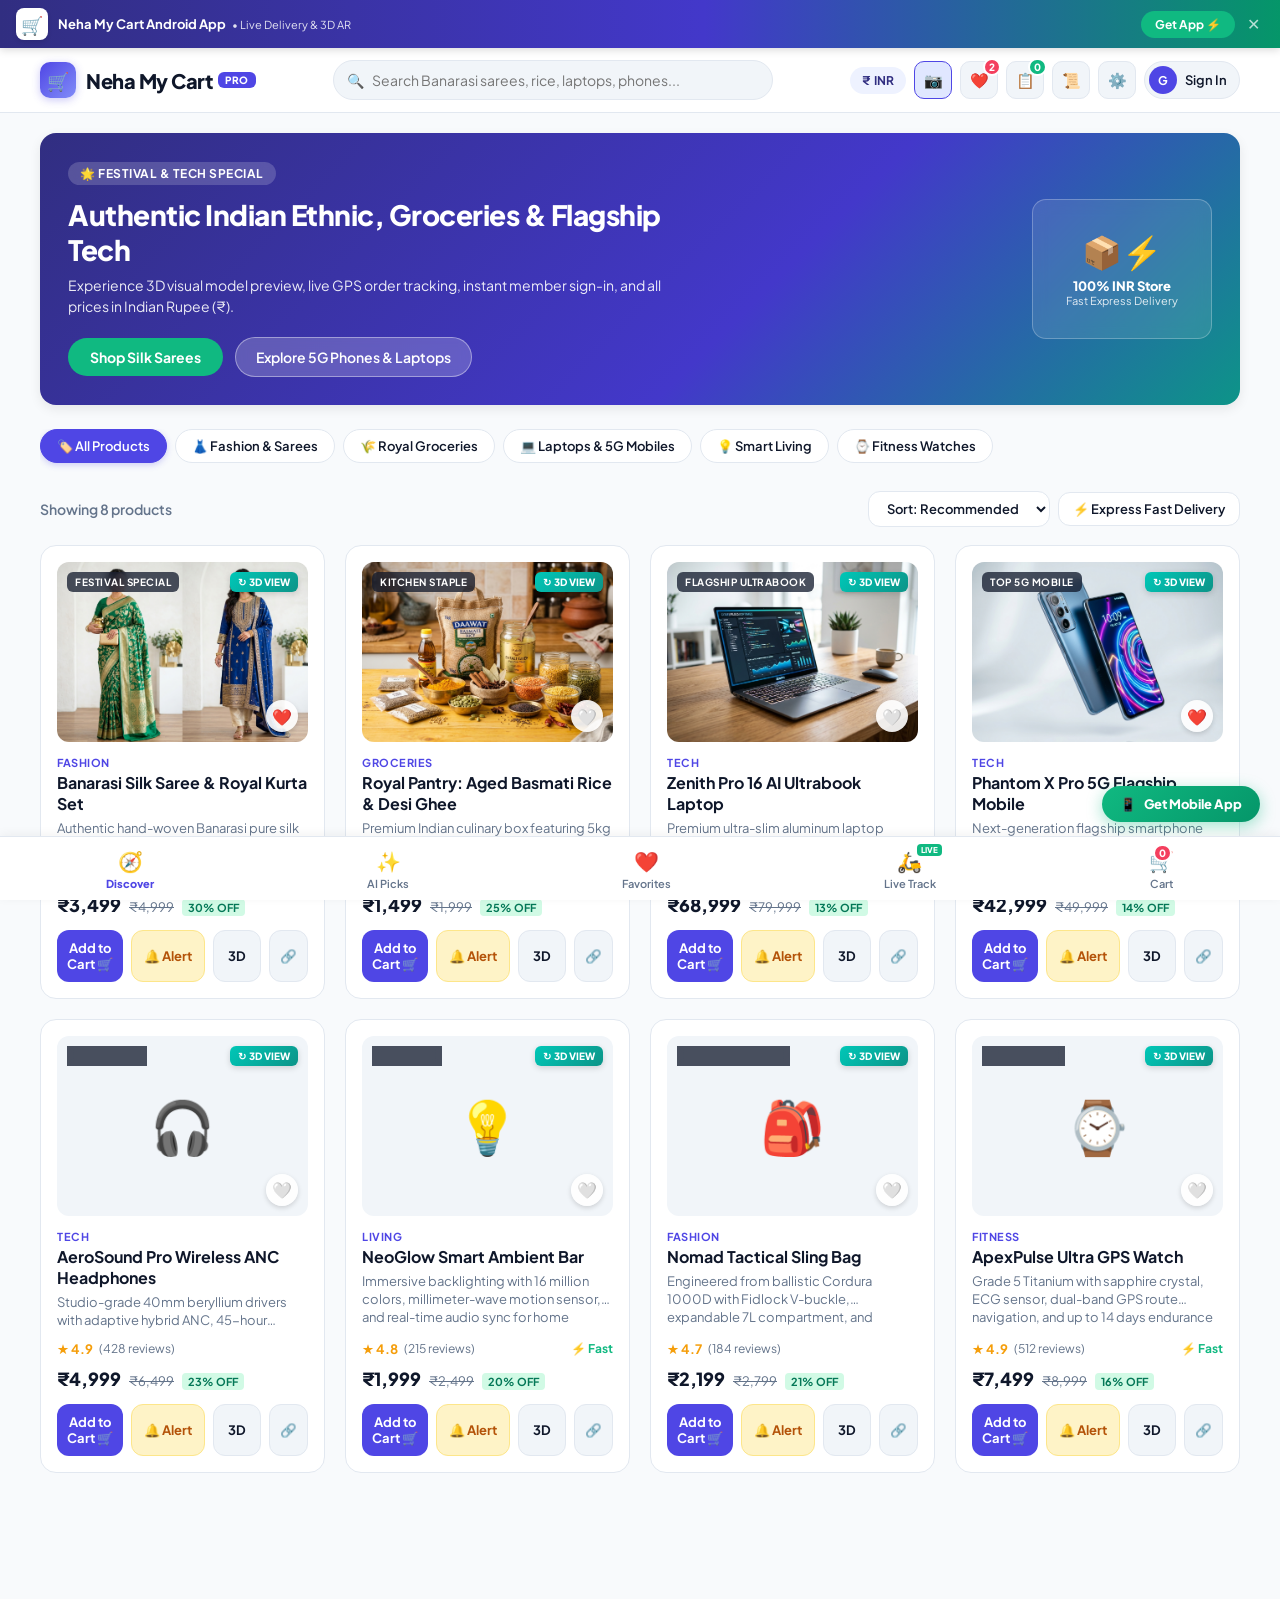
==== commit 0b858f19: "feat: add QR code scanner and product reviews - Integrate CameraX and ML Kit for barcode scanning fu" ====
--- a/index.html
+++ b/index.html
@@ -381,6 +381,22 @@
       to { opacity: 1; transform: translateY(0); }
     }
 
+    @keyframes scanLaser {
+      0% { top: 16px; opacity: 0.8; }
+      50% { top: 155px; opacity: 1; }
+      100% { top: 16px; opacity: 0.8; }
+    }
+
+    .star-pick {
+      color: #CBD5E1;
+      transition: color 0.15s, transform 0.12s;
+      user-select: none;
+    }
+    .star-pick:hover, .star-pick.active {
+      color: #F59E0B;
+      transform: scale(1.15);
+    }
+
     /* Hero Banner */
     .hero-banner {
       background: linear-gradient(135deg, #312E81 0%, #4338CA 60%, #0D9488 100%);
@@ -1265,6 +1281,11 @@
           <span>₹</span>
           <span>INR</span>
         </div>
+
+        <!-- In-Store QR Code Scanner -->
+        <button class="icon-btn" onclick="openQrScannerModal()" title="Scan In-Store Shelf QR Code" style="background: var(--primary-container); color: var(--on-primary-container); border-color: var(--primary);">
+          📷
+        </button>
 
         <!-- Wishlist Count -->
         <button class="icon-btn" onclick="switchTab('favorites')" title="Wishlist & Similar Picks">
@@ -1699,12 +1720,185 @@
         <div id="detailModalSpecs" style="display: flex; flex-direction: column; gap: 8px; margin-bottom: 20px;">
           <!-- Specifications table -->
         </div>
+
+        <!-- Customer Ratings & Reviews Section -->
+        <div style="margin-top: 24px; padding-top: 20px; border-top: 1px solid var(--border);">
+          <div style="display: flex; justify-content: space-between; align-items: center; margin-bottom: 14px;">
+            <h3 style="font-size: 16px; font-weight: 800; display: flex; align-items: center; gap: 6px;">
+              <span>⭐</span> Customer Ratings & Reviews
+            </h3>
+            <span id="detailReviewsCountBadge" style="font-size: 12px; font-weight: 700; color: var(--text-muted);">
+              0 reviews
+            </span>
+          </div>
+
+          <!-- Overall Rating Summary Card -->
+          <div style="background: var(--surface-variant); padding: 16px; border-radius: 14px; margin-bottom: 18px; display: flex; gap: 20px; align-items: center;">
+            <div style="text-align: center; min-width: 80px;">
+              <div id="detailOverallRatingNum" style="font-size: 32px; font-weight: 800; color: #F59E0B; line-height: 1;">4.9</div>
+              <div id="detailOverallStars" style="font-size: 14px; color: #F59E0B; margin: 4px 0;">★★★★★</div>
+              <div id="detailTotalReviewsSubtitle" style="font-size: 11px; color: var(--text-muted);">Verified buyers</div>
+            </div>
+            <div style="flex: 1; display: flex; flex-direction: column; gap: 4px;">
+              <div style="display: flex; align-items: center; gap: 8px; font-size: 11px;">
+                <span style="width: 24px;">5 ★</span>
+                <div style="flex: 1; height: 6px; background: var(--border); border-radius: 3px; overflow: hidden;">
+                  <div style="width: 88%; height: 100%; background: #F59E0B; border-radius: 3px;"></div>
+                </div>
+                <span style="color: var(--text-muted); width: 28px; text-align: right;">88%</span>
+              </div>
+              <div style="display: flex; align-items: center; gap: 8px; font-size: 11px;">
+                <span style="width: 24px;">4 ★</span>
+                <div style="flex: 1; height: 6px; background: var(--border); border-radius: 3px; overflow: hidden;">
+                  <div style="width: 10%; height: 100%; background: #F59E0B; border-radius: 3px;"></div>
+                </div>
+                <span style="color: var(--text-muted); width: 28px; text-align: right;">10%</span>
+              </div>
+              <div style="display: flex; align-items: center; gap: 8px; font-size: 11px;">
+                <span style="width: 24px;">3 ★</span>
+                <div style="flex: 1; height: 6px; background: var(--border); border-radius: 3px; overflow: hidden;">
+                  <div style="width: 2%; height: 100%; background: #F59E0B; border-radius: 3px;"></div>
+                </div>
+                <span style="color: var(--text-muted); width: 28px; text-align: right;">2%</span>
+              </div>
+            </div>
+          </div>
+
+          <!-- Write a Review Box (Authenticated vs Guest Gate) -->
+          <div id="reviewSubmissionContainer" style="background: var(--surface); border: 1px solid var(--border); border-radius: 14px; padding: 16px; margin-bottom: 20px;">
+            <div id="reviewAuthForm" style="display: none;">
+              <div style="font-weight: 700; font-size: 14px; margin-bottom: 8px;">Rate this product:</div>
+              <div style="display: flex; gap: 6px; font-size: 24px; cursor: pointer; margin-bottom: 12px;" id="starPickerContainer">
+                <span onclick="setRatingPicker(1)" class="star-pick active" data-val="1">★</span>
+                <span onclick="setRatingPicker(2)" class="star-pick active" data-val="2">★</span>
+                <span onclick="setRatingPicker(3)" class="star-pick active" data-val="3">★</span>
+                <span onclick="setRatingPicker(4)" class="star-pick active" data-val="4">★</span>
+                <span onclick="setRatingPicker(5)" class="star-pick active" data-val="5">★</span>
+              </div>
+              <textarea id="reviewCommentInput" placeholder="Share your experience with this item (quality, packaging, delivery)..." rows="3" style="width: 100%; padding: 10px 12px; border: 1px solid var(--border); border-radius: 10px; font-size: 13px; background: var(--surface-variant); color: var(--text); resize: vertical; outline: none; margin-bottom: 10px;"></textarea>
+              <div style="display: flex; justify-content: flex-end;">
+                <button type="button" class="btn-add" style="padding: 8px 18px; font-size: 13px;" onclick="submitProductReview()">Submit Review ⭐</button>
+              </div>
+            </div>
+
+            <!-- Guest Callout to Sign In -->
+            <div id="reviewGuestGate" style="text-align: center; padding: 12px 6px;">
+              <div style="font-size: 18px; margin-bottom: 4px;">✍️</div>
+              <div style="font-weight: 700; font-size: 13px; margin-bottom: 4px;">Have you purchased or tested this item?</div>
+              <p style="font-size: 12px; color: var(--text-muted); margin-bottom: 12px;">Sign in with your Google account to write verified reviews and star ratings.</p>
+              <button type="button" class="btn-card-3d" style="margin: 0 auto; font-size: 12px; padding: 8px 16px;" onclick="openGoogleAuthModal()">
+                Sign In to Review
+              </button>
+            </div>
+          </div>
+
+          <!-- Existing Reviews List -->
+          <div id="detailReviewsList" style="display: flex; flex-direction: column; gap: 12px;">
+            <!-- Rendered dynamically -->
+          </div>
+        </div>
       </div>
       <div class="modal-footer">
         <button class="btn-card-3d" onclick="open3DFromDetail()">View in 3D ↻</button>
         <button class="btn-card-share" onclick="shareFromDetail()">Share 🔗</button>
         <button class="btn-card-alert" onclick="openPriceAlertFromDetail()">🔔 Price Alert</button>
         <button class="btn-add" onclick="addDetailToCart()">Add to Cart 🛒</button>
+      </div>
+    </div>
+  </div>
+
+  <!-- ==============================================
+       MODAL 12: IN-STORE QR CODE & BARCODE SCANNER
+       ============================================== -->
+  <div id="modalQrScanner" class="modal-overlay" onclick="if(event.target===this) closeQrScannerModal()">
+    <div class="modal-box" style="max-width: 520px; border-radius: 20px;">
+      <div class="modal-header">
+        <div class="modal-title" style="display: flex; align-items: center; gap: 8px;">
+          <span>📷</span> In-Store QR Code Scanner
+        </div>
+        <button class="modal-close-btn" onclick="closeQrScannerModal()">✕</button>
+      </div>
+      <div class="modal-body" style="padding: 16px;">
+        <p style="font-size: 13px; color: var(--text-muted); margin-bottom: 14px;">
+          Point camera at in-store price tags or shelf QR codes for instant 3D model visualization and real-time price drop alerts.
+        </p>
+
+        <!-- Simulated Camera Viewfinder with Scanning Laser -->
+        <div style="position: relative; width: 100%; height: 230px; background: #000; border-radius: 16px; overflow: hidden; display: flex; align-items: center; justify-content: center; box-shadow: inset 0 0 40px rgba(0,0,0,0.8);">
+          <!-- Camera Feed Video / Animated Pattern -->
+          <div style="position: absolute; inset: 0; background: radial-gradient(circle at center, #1E1B4B 0%, #020617 100%); opacity: 0.95;"></div>
+          
+          <!-- Viewfinder Bounding Box -->
+          <div style="position: relative; width: 170px; height: 170px; border: 2px dashed rgba(255,255,255,0.7); border-radius: 16px; display: flex; align-items: center; justify-content: center;">
+            <div style="position: absolute; top: -2px; left: -2px; width: 22px; height: 22px; border-top: 4px solid var(--primary); border-left: 4px solid var(--primary); border-top-left-radius: 8px;"></div>
+            <div style="position: absolute; top: -2px; right: -2px; width: 22px; height: 22px; border-top: 4px solid var(--primary); border-right: 4px solid var(--primary); border-top-right-radius: 8px;"></div>
+            <div style="position: absolute; bottom: -2px; left: -2px; width: 22px; height: 22px; border-bottom: 4px solid var(--primary); border-left: 4px solid var(--primary); border-bottom-left-radius: 8px;"></div>
+            <div style="position: absolute; bottom: -2px; right: -2px; width: 22px; height: 22px; border-bottom: 4px solid var(--primary); border-right: 4px solid var(--primary); border-bottom-right-radius: 8px;"></div>
+            
+            <!-- Animated Laser Bar -->
+            <div id="qrLaserBar" style="position: absolute; left: 8px; right: 8px; height: 3px; background: linear-gradient(90deg, transparent, #F43F5E, #38BDF8, #F43F5E, transparent); box-shadow: 0 0 10px #F43F5E; animation: scanLaser 2s ease-in-out infinite;"></div>
+            
+            <div style="text-align: center; color: rgba(255,255,255,0.7); font-size: 11px;">
+              <span style="font-size: 26px; display: block; margin-bottom: 4px;">🎯</span>
+              Align QR code inside box
+            </div>
+          </div>
+          
+          <div style="position: absolute; bottom: 10px; left: 16px; right: 16px; display: flex; justify-content: space-between; align-items: center; color: #FFF; font-size: 11px;">
+            <span style="display: flex; align-items: center; gap: 4px;"><span style="color: #10B981;">●</span> Camera Active</span>
+            <span style="background: rgba(255,255,255,0.2); padding: 2px 8px; border-radius: 10px;">1080p ML Vision</span>
+          </div>
+        </div>
+
+        <!-- In-Store Shelf Barcode Test Chips -->
+        <div style="margin-top: 16px;">
+          <div style="font-size: 12px; font-weight: 700; color: var(--text); margin-bottom: 8px; display: flex; align-items: center; gap: 4px;">
+            <span>🏷️</span> Tap an In-Store Shelf Tag to Scan:
+          </div>
+          <div style="display: flex; flex-wrap: wrap; gap: 8px;">
+            <button type="button" class="btn-filter-toggle" onclick="simulateScanProduct('prod_ethnic')" style="font-size: 12px; padding: 6px 10px;">
+              🥻 Silk Saree Tag
+            </button>
+            <button type="button" class="btn-filter-toggle" onclick="simulateScanProduct('prod_smartphone')" style="font-size: 12px; padding: 6px 10px;">
+              📱 OnePlus 12R Tag
+            </button>
+            <button type="button" class="btn-filter-toggle" onclick="simulateScanProduct('prod_laptop')" style="font-size: 12px; padding: 6px 10px;">
+              💻 ThinkPad Tag
+            </button>
+            <button type="button" class="btn-filter-toggle" onclick="simulateScanProduct('prod_groceries')" style="font-size: 12px; padding: 6px 10px;">
+              🌾 Basmati Rice Tag
+            </button>
+            <button type="button" class="btn-filter-toggle" onclick="simulateScanProduct('prod_4')" style="font-size: 12px; padding: 6px 10px;">
+              ⌚ GPS Watch Tag
+            </button>
+          </div>
+        </div>
+
+        <!-- Scanned Product Action Card -->
+        <div id="scannedProductResult" style="display: none; margin-top: 16px; padding: 14px; background: var(--surface-variant); border: 2px solid var(--accent); border-radius: 14px; animation: fadeIn 0.25s ease;">
+          <div style="display: flex; gap: 12px; align-items: center; margin-bottom: 12px;">
+            <div id="scannedImgBox" style="width: 50px; height: 50px; border-radius: 10px; overflow: hidden; background: #FFF; display: flex; align-items: center; justify-content: center; font-size: 24px;"></div>
+            <div style="flex: 1;">
+              <div style="font-size: 11px; font-weight: 800; color: var(--accent); text-transform: uppercase;">Product Recognized!</div>
+              <div id="scannedTitle" style="font-weight: 800; font-size: 14px;">Product Name</div>
+              <div id="scannedPrice" style="font-weight: 800; color: var(--primary); font-size: 15px;">₹0</div>
+            </div>
+          </div>
+          <div style="display: grid; grid-template-columns: 1fr 1fr; gap: 8px;">
+            <button type="button" class="btn-card-3d" style="justify-content: center; font-weight: 800;" onclick="triggerScanned3D()">
+              Instant 3D View ↻
+            </button>
+            <button type="button" class="btn-card-alert" style="justify-content: center; font-weight: 800;" onclick="triggerScannedPriceAlert()">
+              🔔 Set Price Alert
+            </button>
+            <button type="button" class="btn-filter-toggle" style="justify-content: center;" onclick="triggerScannedDetail()">
+              View Details & Reviews
+            </button>
+            <button type="button" class="btn-add" style="justify-content: center;" onclick="triggerScannedAddToCart()">
+              Add to Cart 🛒
+            </button>
+          </div>
+        </div>
       </div>
     </div>
   </div>
@@ -3250,6 +3444,7 @@
         </div>
       `).join('');
 
+      renderProductReviews(p.id);
       document.getElementById('modalDetail').classList.add('open');
     }
 
@@ -3286,6 +3481,267 @@
         closeDetailModal();
         openPriceAlertModal(id);
       }
+    }
+
+    // ==============================================
+    // PRODUCT REVIEWS & STAR RATINGS ENGINE
+    // ==============================================
+    let currentReviewRating = 5;
+    let productReviews = JSON.parse(localStorage.getItem('cartify_reviews') || 'null');
+    if (!productReviews) {
+      productReviews = {
+        "prod_ethnic": [
+          {
+            id: "rev_eth_1",
+            userName: "Ananya Sharma",
+            rating: 5,
+            comment: "Exquisite craftsmanship! The pure Katan silk has a regal sheen and the golden zari border looks stunning under festive lighting. Wore it to Diwali celebrations and received endless compliments.",
+            date: "3 days ago",
+            verified: true
+          },
+          {
+            id: "rev_eth_2",
+            userName: "Pooja Verma",
+            rating: 5,
+            comment: "The royal blue color is even more vibrant in person. Perfectly woven Kadwa zari, not scratchy at all. Truly authentic Banarasi heritage piece.",
+            date: "1 week ago",
+            verified: true
+          }
+        ],
+        "prod_smartphone": [
+          {
+            id: "rev_phone_1",
+            userName: "Vikram Malhotra",
+            rating: 5,
+            comment: "The Snapdragon 8 Gen 2 flies through BGMI at 90fps without heating! 100W SUPERVOOC charged from 1% to 100% in exactly 26 minutes.",
+            date: "2 days ago",
+            verified: true
+          },
+          {
+            id: "rev_phone_2",
+            userName: "Rohan Nair",
+            rating: 5,
+            comment: "Display brightness under harsh Indian midday sun is phenomenal. Clean OxygenOS with no bloatware, and cameras take great low-light portraits.",
+            date: "5 days ago",
+            verified: true
+          }
+        ],
+        "prod_laptop": [
+          {
+            id: "rev_lap_1",
+            userName: "Sneha Reddy",
+            rating: 5,
+            comment: "Best laptop keyboard on the planet. The 2.8K OLED 120Hz display is stunning for coding and Figma design. Battery easily lasts 11 hours on Wi-Fi.",
+            date: "4 days ago",
+            verified: true
+          }
+        ],
+        "prod_groceries": [
+          {
+            id: "rev_groc_1",
+            userName: "Meenakshi Iyer",
+            rating: 5,
+            comment: "Authentic aged basmati rice. Each grain cooks double in length without sticking. The aroma fills the entire house when making dum biryani!",
+            date: "Yesterday",
+            verified: true
+          },
+          {
+            id: "rev_groc_2",
+            userName: "Arjun Kapoor",
+            rating: 5,
+            comment: "Very clean, uniform grains, zero impurities or broken bits. Packed in sturdy ziplock packaging. Excellent quality.",
+            date: "6 days ago",
+            verified: true
+          }
+        ],
+        "prod_4": [
+          {
+            id: "rev_watch_1",
+            userName: "Deepak Joshi",
+            rating: 5,
+            comment: "Dual-band GPS connects in under 3 seconds in dense city areas. Titanium bezel is scratch-resistant and the 14-day battery is a game changer.",
+            date: "3 days ago",
+            verified: true
+          }
+        ]
+      };
+      localStorage.setItem('cartify_reviews', JSON.stringify(productReviews));
+    }
+
+    function renderProductReviews(productId) {
+      const list = productReviews[productId] || [];
+      const reviewsContainer = document.getElementById('detailReviewsList');
+      const badge = document.getElementById('detailReviewsCountBadge');
+      if (badge) badge.textContent = `${list.length} reviews`;
+
+      const authForm = document.getElementById('reviewAuthForm');
+      const guestGate = document.getElementById('reviewGuestGate');
+
+      if (state.user) {
+        if (authForm) authForm.style.display = 'block';
+        if (guestGate) guestGate.style.display = 'none';
+      } else {
+        if (authForm) authForm.style.display = 'none';
+        if (guestGate) guestGate.style.display = 'block';
+      }
+
+      setRatingPicker(5);
+      const commentInput = document.getElementById('reviewCommentInput');
+      if (commentInput) commentInput.value = '';
+
+      if (list.length === 0) {
+        reviewsContainer.innerHTML = `
+          <div style="text-align: center; padding: 20px; color: var(--text-muted); font-size: 13px;">
+            No reviews yet. Be the first to review this product!
+          </div>
+        `;
+        return;
+      }
+
+      reviewsContainer.innerHTML = list.map(rev => {
+        const initial = (rev.userName || 'U').charAt(0).toUpperCase();
+        const starsStr = '★'.repeat(rev.rating) + '☆'.repeat(Math.max(0, 5 - rev.rating));
+        return `
+          <div style="background: var(--surface-variant); border-radius: 12px; padding: 14px; border: 1px solid var(--border);">
+            <div style="display: flex; justify-content: space-between; align-items: flex-start; margin-bottom: 8px;">
+              <div style="display: flex; align-items: center; gap: 10px;">
+                <div style="width: 32px; height: 32px; border-radius: 50%; background: var(--primary); color: #FFF; font-weight: 800; font-size: 13px; display: flex; align-items: center; justify-content: center;">
+                  ${initial}
+                </div>
+                <div>
+                  <div style="font-weight: 700; font-size: 13px; display: flex; align-items: center; gap: 6px;">
+                    ${rev.userName}
+                    ${rev.verified ? '<span style="background: var(--accent-light); color: var(--accent-dark); font-size: 10px; font-weight: 700; padding: 1px 6px; border-radius: 4px;">Verified</span>' : ''}
+                  </div>
+                  <div style="font-size: 11px; color: var(--text-muted);">${rev.date}</div>
+                </div>
+              </div>
+              <div style="color: #F59E0B; font-size: 13px; font-weight: 700;">
+                ${starsStr}
+              </div>
+            </div>
+            <p style="font-size: 13px; line-height: 1.5; color: var(--text); margin-top: 4px;">
+              ${rev.comment}
+            </p>
+          </div>
+        `;
+      }).join('');
+    }
+
+    function setRatingPicker(val) {
+      currentReviewRating = val;
+      const stars = document.querySelectorAll('#starPickerContainer .star-pick');
+      stars.forEach(s => {
+        const sVal = parseInt(s.getAttribute('data-val'), 10);
+        if (sVal <= val) {
+          s.classList.add('active');
+        } else {
+          s.classList.remove('active');
+        }
+      });
+    }
+
+    function submitProductReview() {
+      if (!state.user) {
+        openGoogleAuthModal();
+        return;
+      }
+      if (!activeDetailProduct) return;
+
+      const commentInput = document.getElementById('reviewCommentInput');
+      const commentText = (commentInput ? commentInput.value : '').trim();
+      if (!commentText) {
+        showToast('Please enter your review comments', '⚠️');
+        return;
+      }
+
+      const prodId = activeDetailProduct.id;
+      if (!productReviews[prodId]) {
+        productReviews[prodId] = [];
+      }
+
+      const newReview = {
+        id: 'rev_' + Date.now(),
+        userName: state.user.name || 'Verified Customer',
+        rating: currentReviewRating,
+        comment: commentText,
+        date: 'Just now',
+        verified: true
+      };
+
+      productReviews[prodId].unshift(newReview);
+      localStorage.setItem('cartify_reviews', JSON.stringify(productReviews));
+      renderProductReviews(prodId);
+      showToast('Thank you! Your review has been published ⭐', '✓');
+    }
+
+    // ==============================================
+    // IN-STORE CAMERA QR CODE SCANNER ENGINE
+    // ==============================================
+    let activeScannedProduct = null;
+
+    function openQrScannerModal() {
+      activeScannedProduct = null;
+      const res = document.getElementById('scannedProductResult');
+      if (res) res.style.display = 'none';
+      document.getElementById('modalQrScanner').classList.add('open');
+    }
+
+    function closeQrScannerModal() {
+      document.getElementById('modalQrScanner').classList.remove('open');
+      activeScannedProduct = null;
+    }
+
+    function simulateScanProduct(productId) {
+      const p = PRODUCTS.find(item => item.id === productId);
+      if (!p) return;
+
+      activeScannedProduct = p;
+      const res = document.getElementById('scannedProductResult');
+      const title = document.getElementById('scannedTitle');
+      const price = document.getElementById('scannedPrice');
+      const imgBox = document.getElementById('scannedImgBox');
+
+      if (title) title.textContent = p.name;
+      if (price) price.textContent = `₹${p.price.toLocaleString('en-IN')}`;
+      if (imgBox) {
+        imgBox.innerHTML = p.img 
+          ? `<img src="${p.img}" style="width:100%; height:100%; object-fit:cover;">` 
+          : p.icon;
+      }
+
+      if (res) {
+        res.style.display = 'block';
+        res.scrollIntoView({ behavior: 'smooth', block: 'nearest' });
+      }
+      showToast(`Scanned in-store shelf tag for ${p.name}!`, '📷');
+    }
+
+    function triggerScanned3D() {
+      if (!activeScannedProduct) return;
+      const id = activeScannedProduct.id;
+      closeQrScannerModal();
+      open3DModal(id);
+    }
+
+    function triggerScannedPriceAlert() {
+      if (!activeScannedProduct) return;
+      const id = activeScannedProduct.id;
+      closeQrScannerModal();
+      openPriceAlertModal(id);
+    }
+
+    function triggerScannedDetail() {
+      if (!activeScannedProduct) return;
+      const id = activeScannedProduct.id;
+      closeQrScannerModal();
+      openDetailModal(id);
+    }
+
+    function triggerScannedAddToCart() {
+      if (!activeScannedProduct) return;
+      addToCart(activeScannedProduct.id);
+      showToast(`Added ${activeScannedProduct.name} to cart!`, '🛒');
     }
 
     // ==============================================
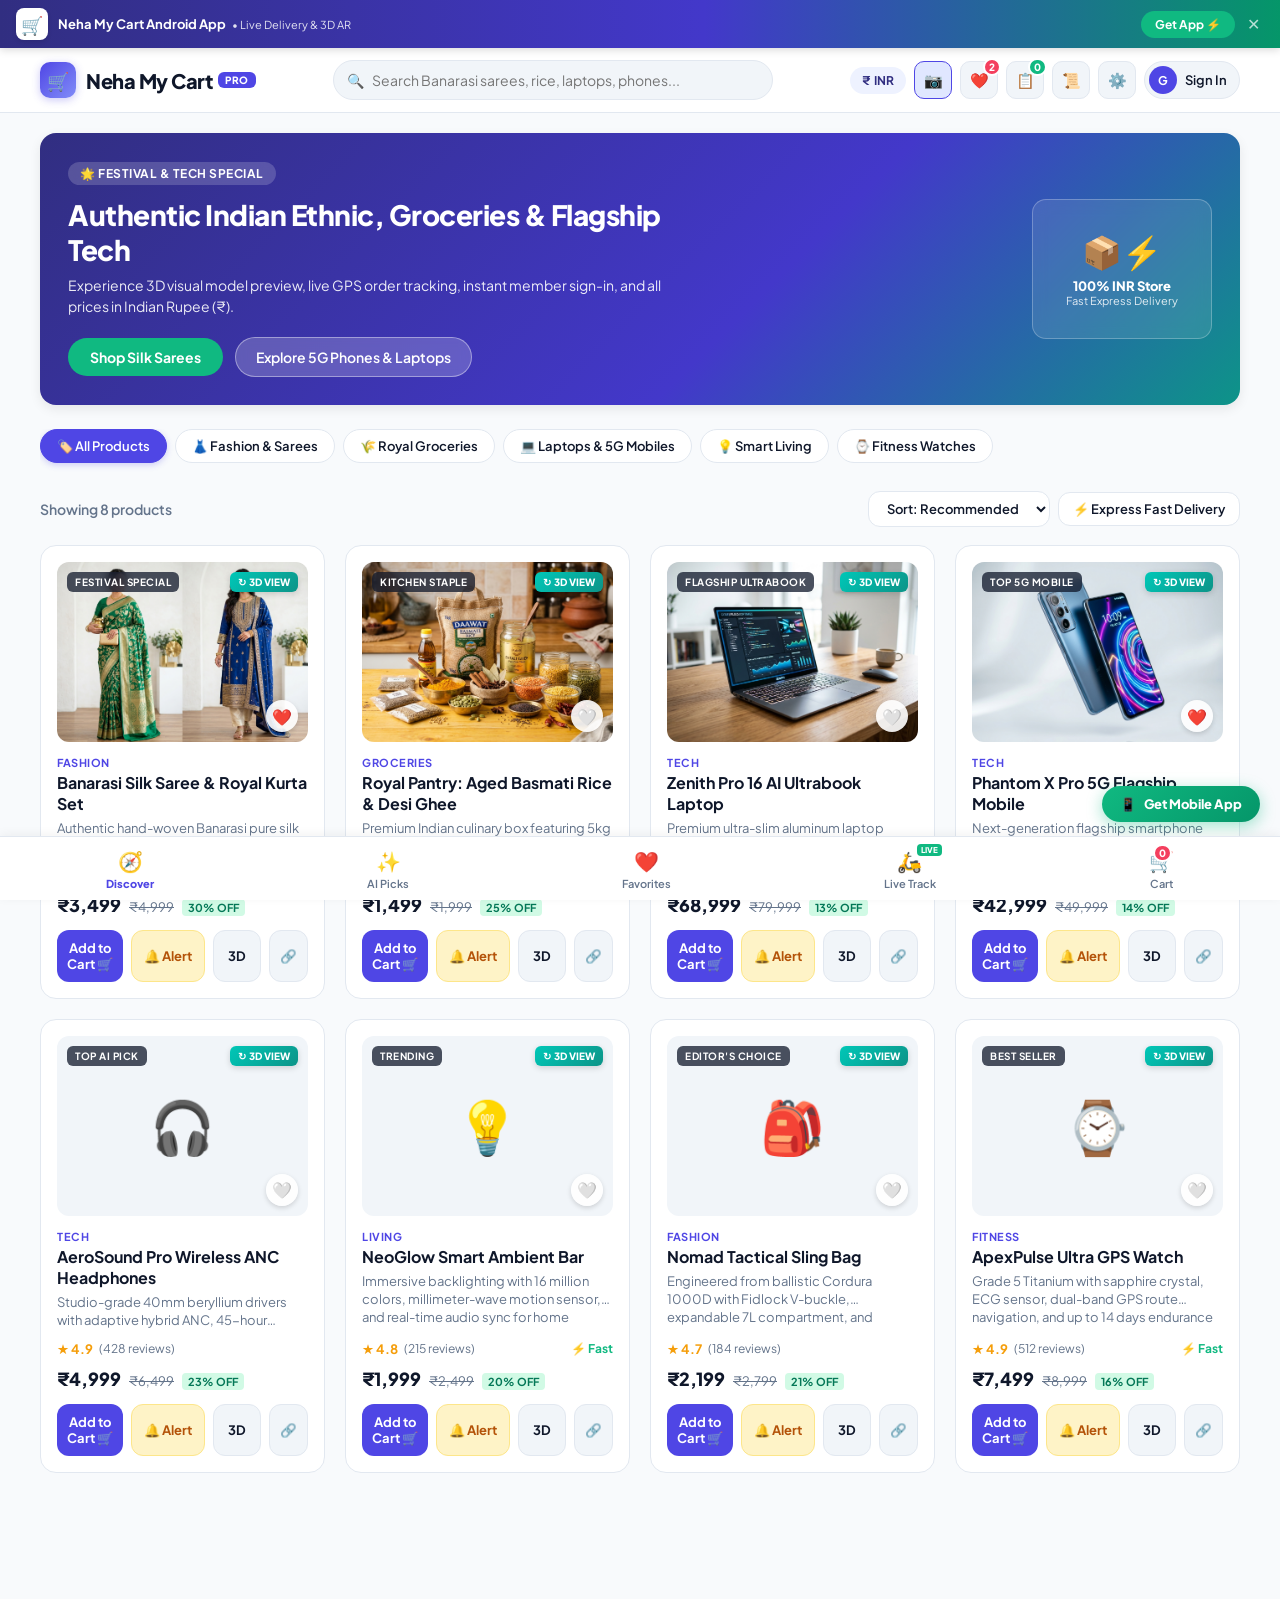
==== commit 62b7c342: "feat: add order history support Integrate Firestore order history tracking, including updated data m" ====
--- a/index.html
+++ b/index.html
@@ -1498,41 +1498,120 @@
             <canvas id="routeCanvas" width="800" height="220" style="width:100%; height:100%;"></canvas>
           </div>
 
-          <!-- Timeline Steps -->
-          <div class="tracking-steps">
-            <div class="tracking-step-item">
-              <div class="step-indicator done">✓</div>
-              <div>
-                <strong style="font-size: 14px;">Order Placed & Confirmed</strong>
-                <div style="color: var(--text-muted); font-size: 12px;">Payment received via UPI • Order ID #NMC-98421</div>
+          <!-- Visual Journey Progress Bar Card -->
+          <div style="background: var(--surface); border: 1px solid var(--border); border-radius: 16px; padding: 16px; margin: 16px 0;">
+            <div style="display: flex; justify-content: space-between; align-items: center; margin-bottom: 12px;">
+              <div style="display: flex; align-items: center; gap: 8px;">
+                <span style="font-size: 18px;">⚡</span>
+                <div>
+                  <strong style="font-size: 14px;">Journey Progress & ETA</strong>
+                  <div style="font-size: 11px; color: var(--text-muted);">Real-time dispatch telemetry</div>
+                </div>
               </div>
-            </div>
-            <div class="tracking-step-item">
-              <div class="step-indicator done">✓</div>
-              <div>
-                <strong style="font-size: 14px;">Packed at Mumbai Central Fulfillment Hub</strong>
-                <div style="color: var(--text-muted); font-size: 12px;">Quality check passed • Fragile sealed</div>
+              <div id="webOverallEtaBadge" style="background: var(--accent-light); color: var(--accent-dark); font-weight: 800; font-size: 11px; padding: 4px 10px; border-radius: 20px; border: 1px solid var(--accent);">
+                ⏱️ ETA: ~18 min
               </div>
             </div>
-            <div class="tracking-step-item">
-              <div class="step-indicator done">✓</div>
-              <div>
-                <strong style="font-size: 14px;">Dispatched with Delivery Executive</strong>
-                <div style="color: var(--text-muted); font-size: 12px;">Rider Liam Patel on Yamaha EV bike</div>
+
+            <!-- Visual Gradient Progress Bar Track -->
+            <div style="position: relative; width: 100%; height: 12px; background: var(--surface-variant); border-radius: 6px; overflow: hidden; margin-bottom: 12px;">
+              <div id="webProgressBarFill" style="height: 100%; width: 65%; background: linear-gradient(90deg, #10B981, #0284C7, #F97316); border-radius: 6px; transition: width 0.3s ease;"></div>
+            </div>
+
+            <!-- Milestone Segment Nodes & Individual ETAs beneath the progress bar -->
+            <div style="display: flex; justify-content: space-between; align-items: flex-start; text-align: center; font-size: 10px;">
+              <div style="flex: 1;">
+                <div style="width: 14px; height: 14px; border-radius: 50%; background: #10B981; color: #FFF; font-size: 9px; line-height: 14px; margin: 0 auto 3px; font-weight: bold;">✓</div>
+                <strong style="display: block;">Placed</strong>
+                <span style="color: var(--text-muted); font-size: 9px;">10:14 AM</span>
               </div>
-            </div>
-            <div class="tracking-step-item">
-              <div class="step-indicator active">🛵</div>
-              <div>
-                <strong style="font-size: 14px; color: var(--primary);">Out for Delivery (In Progress)</strong>
-                <div style="color: var(--text-muted); font-size: 12px;">Estimated Arrival: Today in 18 minutes</div>
+              <div style="flex: 1;">
+                <div style="width: 14px; height: 14px; border-radius: 50%; background: #10B981; color: #FFF; font-size: 9px; line-height: 14px; margin: 0 auto 3px; font-weight: bold;">✓</div>
+                <strong style="display: block;">Packed</strong>
+                <span style="color: var(--text-muted); font-size: 9px;">10:38 AM</span>
               </div>
-            </div>
-            <div class="tracking-step-item">
-              <div class="step-indicator">🏁</div>
-              <div>
-                <strong style="font-size: 14px;">Delivered to Your Doorstep</strong>
-                <div style="color: var(--text-muted); font-size: 12px;">Contactless OTP verification required</div>
+              <div style="flex: 1;">
+                <div style="width: 14px; height: 14px; border-radius: 50%; background: #F97316; color: #FFF; font-size: 9px; line-height: 14px; margin: 0 auto 3px; font-weight: bold;">🛵</div>
+                <strong style="display: block; color: var(--primary);">En Route</strong>
+                <span style="color: #EA580C; font-weight: bold; font-size: 9px;" id="webEtaDispatched">Active</span>
+              </div>
+              <div style="flex: 1;">
+                <div style="width: 14px; height: 14px; border-radius: 50%; background: #E2E8F0; margin: 0 auto 3px;" id="nodeApproaching"></div>
+                <strong style="display: block;">Approaching</strong>
+                <span style="color: var(--text-muted); font-size: 9px;" id="webEtaApproaching">ETA: ~11m</span>
+              </div>
+              <div style="flex: 1;">
+                <div style="width: 14px; height: 14px; border-radius: 50%; background: #E2E8F0; margin: 0 auto 3px;" id="nodeDelivered"></div>
+                <strong style="display: block;">Delivered</strong>
+                <span style="color: var(--text-muted); font-size: 9px;" id="webEtaDelivered">ETA: ~18m</span>
+              </div>
+            </div>
+          </div>
+
+          <!-- Timeline Milestones with Prominent ETA Badges Next to Each Milestone -->
+          <div class="tracking-steps" id="trackingMilestonesList">
+            <div class="tracking-step-item" style="display: flex; justify-content: space-between; align-items: center; padding: 12px; background: var(--surface); border: 1px solid var(--border); border-radius: 12px; margin-bottom: 8px;">
+              <div style="display: flex; align-items: center; gap: 10px;">
+                <div class="step-indicator done">✓</div>
+                <div>
+                  <strong style="font-size: 14px;">Order Placed & Confirmed</strong>
+                  <div style="color: var(--text-muted); font-size: 12px;">Payment received via UPI • Order ID #NMC-98421</div>
+                </div>
+              </div>
+              <div style="background: #DCFCE7; color: #166534; font-weight: 800; font-size: 11px; padding: 4px 8px; border-radius: 8px; border: 1px solid #86EFAC;">
+                Done • 10:14 AM
+              </div>
+            </div>
+
+            <div class="tracking-step-item" style="display: flex; justify-content: space-between; align-items: center; padding: 12px; background: var(--surface); border: 1px solid var(--border); border-radius: 12px; margin-bottom: 8px;">
+              <div style="display: flex; align-items: center; gap: 10px;">
+                <div class="step-indicator done">✓</div>
+                <div>
+                  <strong style="font-size: 14px;">Packed at Mumbai Central Fulfillment Hub</strong>
+                  <div style="color: var(--text-muted); font-size: 12px;">Quality check passed • Fragile sealed</div>
+                </div>
+              </div>
+              <div style="background: #DCFCE7; color: #166534; font-weight: 800; font-size: 11px; padding: 4px 8px; border-radius: 8px; border: 1px solid #86EFAC;">
+                Done • 10:38 AM
+              </div>
+            </div>
+
+            <div class="tracking-step-item" style="display: flex; justify-content: space-between; align-items: center; padding: 12px; background: var(--primary-light); border: 1.5px solid var(--primary); border-radius: 12px; margin-bottom: 8px;">
+              <div style="display: flex; align-items: center; gap: 10px;">
+                <div class="step-indicator active">🛵</div>
+                <div>
+                  <strong style="font-size: 14px; color: var(--primary);">Dispatched with Delivery Executive</strong>
+                  <div style="color: var(--text-muted); font-size: 12px;">Rider Liam Patel on Yamaha EV bike</div>
+                </div>
+              </div>
+              <div id="step3EtaBadge" style="background: #FFF7ED; color: #C2410C; font-weight: 800; font-size: 11px; padding: 4px 8px; border-radius: 8px; border: 1px solid #FDBA74;">
+                ⏱️ In Transit
+              </div>
+            </div>
+
+            <div class="tracking-step-item" style="display: flex; justify-content: space-between; align-items: center; padding: 12px; background: var(--surface); border: 1px solid var(--border); border-radius: 12px; margin-bottom: 8px;">
+              <div style="display: flex; align-items: center; gap: 10px;">
+                <div class="step-indicator">⏳</div>
+                <div>
+                  <strong style="font-size: 14px;">In Transit - Approaching Neighborhood</strong>
+                  <div style="color: var(--text-muted); font-size: 12px;">On Main Expressway towards Khammam, Telangana</div>
+                </div>
+              </div>
+              <div id="step4EtaBadge" style="background: var(--surface-variant); color: var(--text-muted); font-weight: 800; font-size: 11px; padding: 4px 8px; border-radius: 8px; border: 1px solid var(--border);">
+                ⏳ ETA: ~11 min
+              </div>
+            </div>
+
+            <div class="tracking-step-item" style="display: flex; justify-content: space-between; align-items: center; padding: 12px; background: var(--surface); border: 1px solid var(--border); border-radius: 12px; margin-bottom: 8px;">
+              <div style="display: flex; align-items: center; gap: 10px;">
+                <div class="step-indicator">🏁</div>
+                <div>
+                  <strong style="font-size: 14px;">Delivered to Your Doorstep</strong>
+                  <div style="color: var(--text-muted); font-size: 12px;">Contactless OTP verification required</div>
+                </div>
+              </div>
+              <div id="step5EtaBadge" style="background: var(--surface-variant); color: var(--text-muted); font-weight: 800; font-size: 11px; padding: 4px 8px; border-radius: 8px; border: 1px solid var(--border);">
+                ⏳ ETA: ~18 min
               </div>
             </div>
           </div>
@@ -3139,6 +3218,44 @@
       ctx.fillText('🛵', -7, 5);
       ctx.restore();
 
+      // Update Visual Progress Bar and Milestone ETA badges
+      const barFill = document.getElementById('webProgressBarFill');
+      if (barFill) barFill.style.width = `${Math.round(simProgress * 100)}%`;
+
+      const etaBadge = document.getElementById('webOverallEtaBadge');
+      const remainingMin = Math.max(0, Math.round((1 - simProgress) * 22));
+      if (etaBadge) {
+        if (simProgress >= 0.95) {
+          etaBadge.textContent = '🎉 Delivered!';
+          etaBadge.style.background = '#DCFCE7';
+          etaBadge.style.color = '#166534';
+        } else {
+          etaBadge.textContent = `⏱️ ETA: ~${remainingMin} min`;
+        }
+      }
+
+      const step4Badge = document.getElementById('step4EtaBadge');
+      if (step4Badge) {
+        if (simProgress >= 0.75) {
+          step4Badge.textContent = '✓ Reached';
+          step4Badge.style.background = '#DCFCE7';
+          step4Badge.style.color = '#166534';
+        } else {
+          step4Badge.textContent = `⏳ ETA: ~${Math.max(1, Math.round(remainingMin * 0.5))} min`;
+        }
+      }
+
+      const step5Badge = document.getElementById('step5EtaBadge');
+      if (step5Badge) {
+        if (simProgress >= 0.95) {
+          step5Badge.textContent = '✓ Delivered';
+          step5Badge.style.background = '#DCFCE7';
+          step5Badge.style.color = '#166534';
+        } else {
+          step5Badge.textContent = `⏳ ETA: ~${remainingMin} min`;
+        }
+      }
+
       if (isSimulationPlaying) {
         simProgress += 0.002;
         if (simProgress > 0.98) simProgress = 0.1;
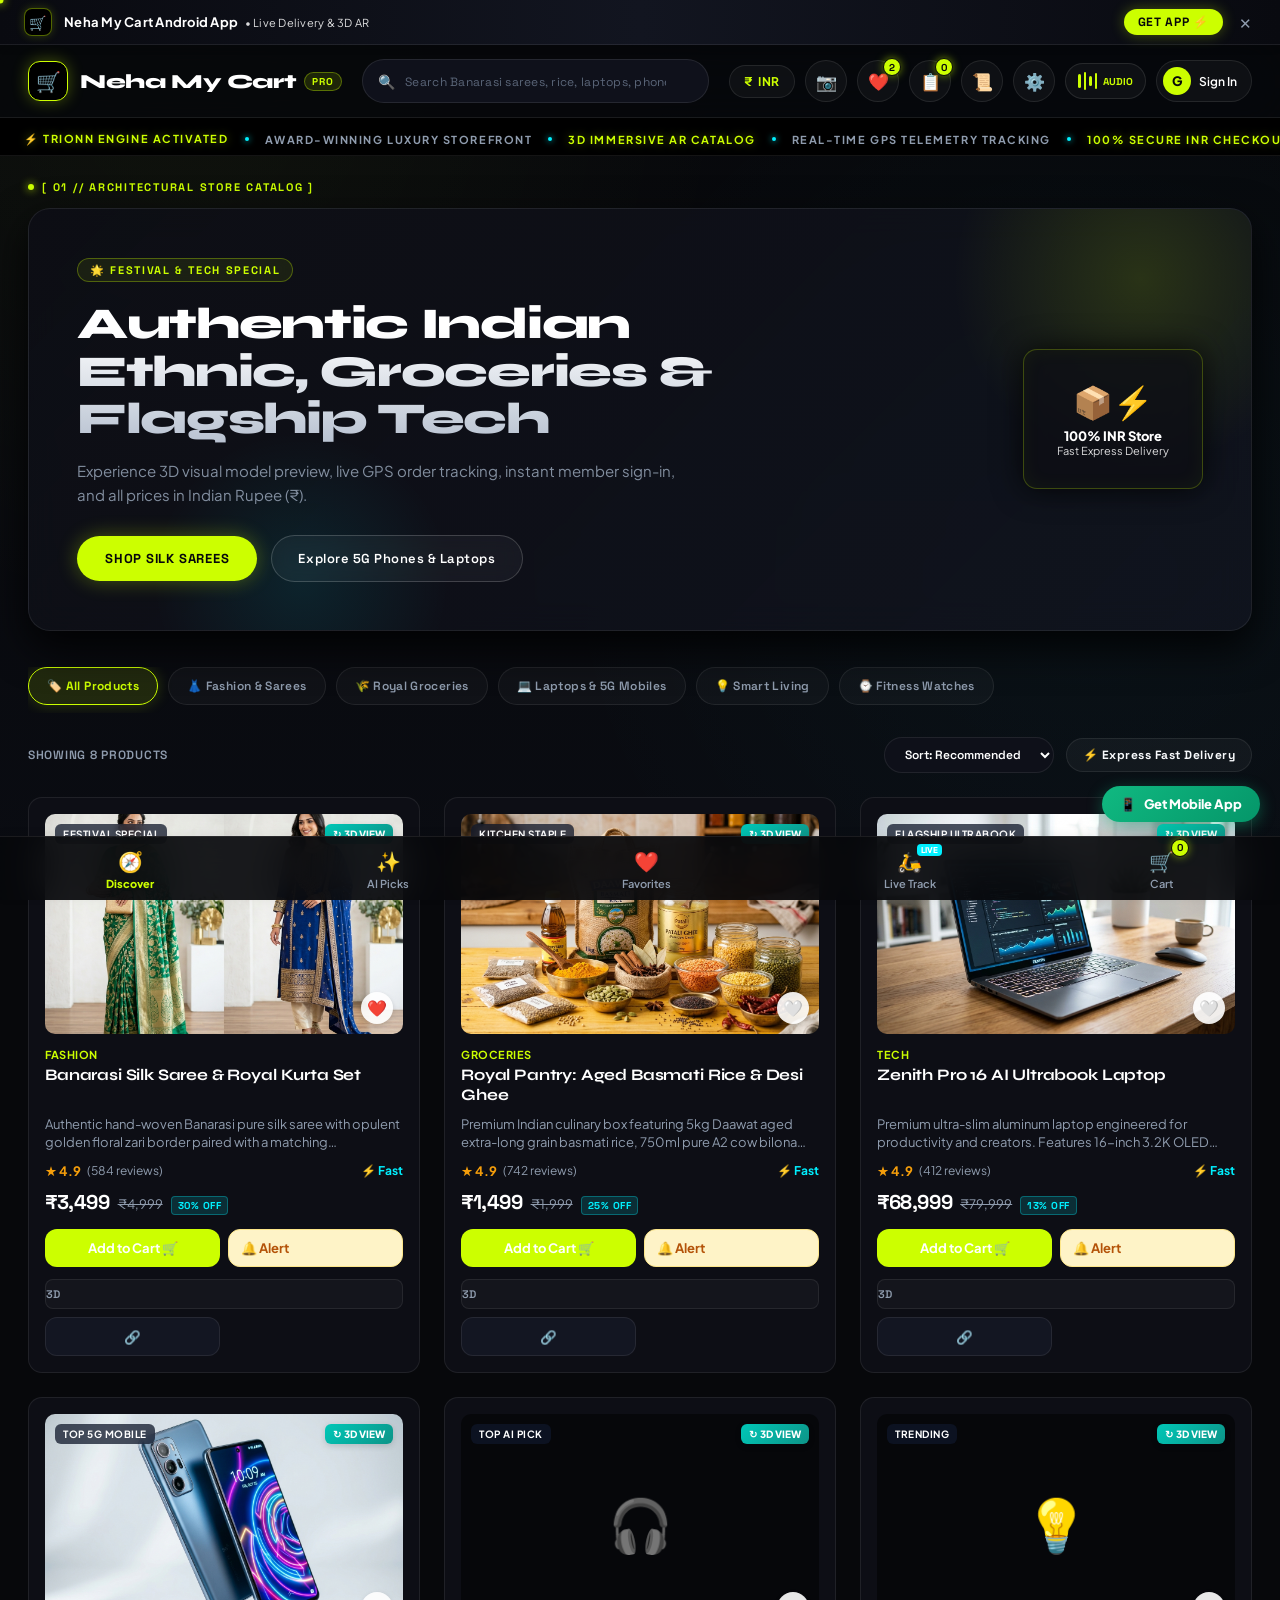
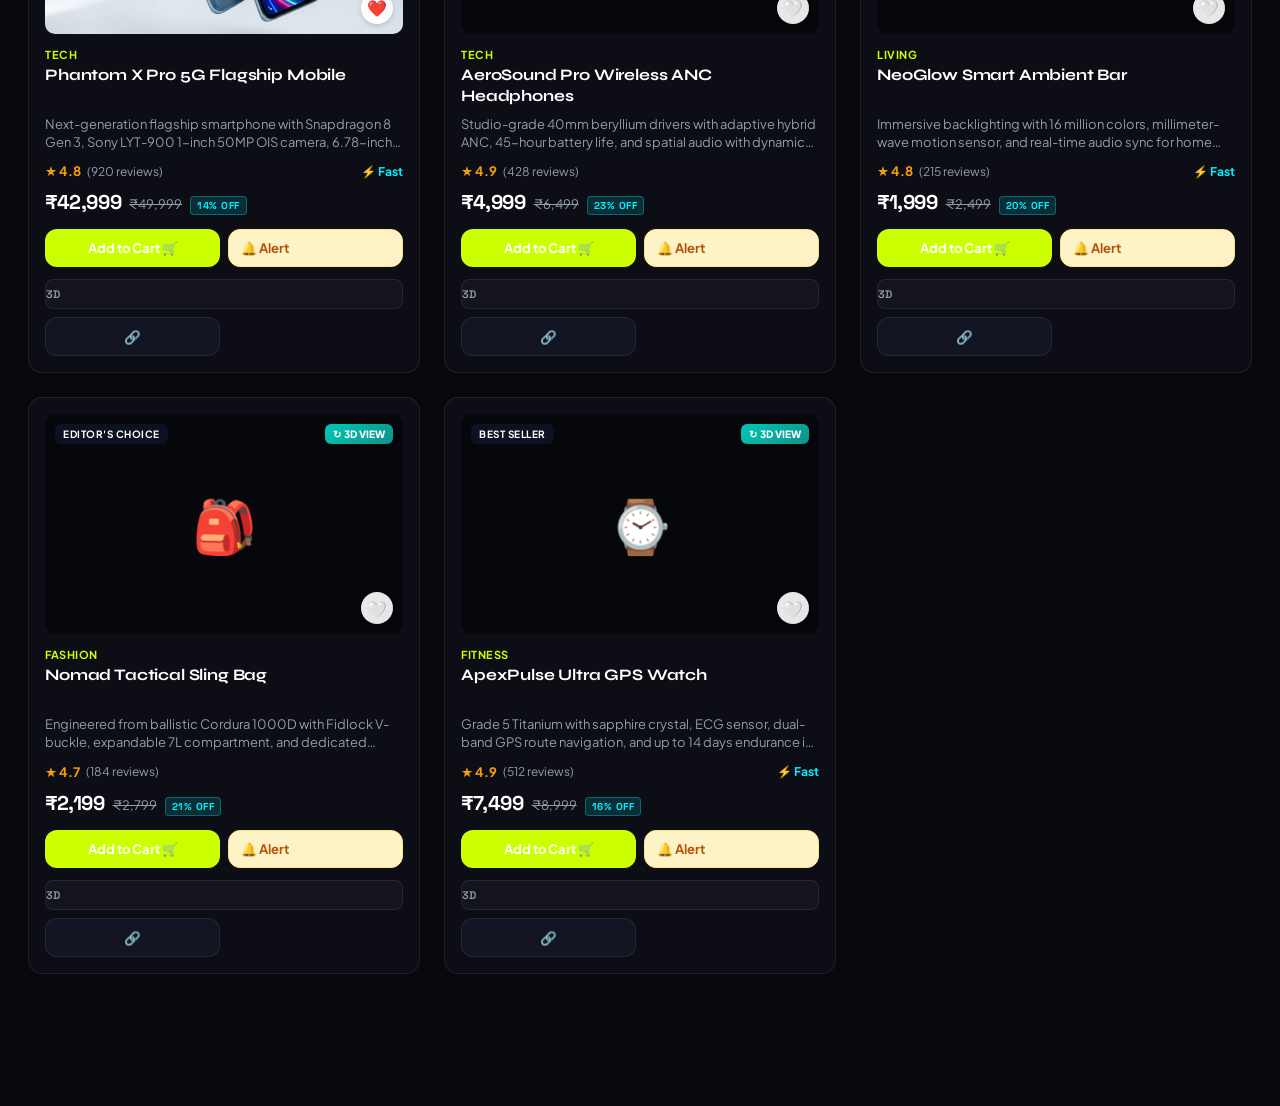
==== commit 2fbd6126: "feat: integrate Trionn design system Implement the Trionn luxury cyber-aesthetic, including global s" ====
--- a/index.html
+++ b/index.html
@@ -19,7 +19,7 @@
 
   <link rel="preconnect" href="https://fonts.googleapis.com">
   <link rel="preconnect" href="https://fonts.gstatic.com" crossorigin>
-  <link href="https://fonts.googleapis.com/css2?family=Plus+Jakarta+Sans:wght@400;500;600;700;800&display=swap" rel="stylesheet">
+  <link href="https://fonts.googleapis.com/css2?family=Plus+Jakarta+Sans:wght@400;500;600;700;800&family=Space+Grotesk:wght@500;600;700&family=Syne:wght@700;800&display=swap" rel="stylesheet">
 
   <style>
     :root {
@@ -1233,8 +1233,14 @@
       .card-img-wrapper { height: 180px; }
     }
   </style>
+  <!-- TRIONN.COM DESIGN SYSTEM STYLESHEET -->
+  <link rel="stylesheet" href="trionn.css">
 </head>
 <body>
+
+  <!-- Trionn Luminous Cursor Elements (Active on desktop pointer: fine) -->
+  <div id="trionnCursorDot" class="trionn-cursor-dot"></div>
+  <div id="trionnCursorAura" class="trionn-cursor-aura"></div>
 
   <!-- 1. Top Smart App Banner -->
   <div class="app-banner" id="appBanner">
@@ -1309,6 +1315,15 @@
           ⚙️
         </button>
 
+        <!-- TRIONN Audio Atmosphere Equalizer -->
+        <div class="sound-wave-btn" id="soundWaveBtn" onclick="toggleTrionnSound()" title="TRIONN Audio Atmosphere (Ambient Frequency)">
+          <div class="sound-bar"></div>
+          <div class="sound-bar"></div>
+          <div class="sound-bar"></div>
+          <div class="sound-bar"></div>
+          <span style="font-family: var(--font-tech); font-size: 10px; font-weight: 700; color: var(--primary); margin-left: 3px;">AUDIO</span>
+        </div>
+
         <!-- User Profile / Instant Demo Auth Button -->
         <div id="userProfileHeaderBtn" class="user-profile-btn" onclick="openAuthModal()" title="Instant Sign In & Profile">
           <div class="user-avatar-mini" id="headerAvatar">G</div>
@@ -1319,6 +1334,40 @@
     </div>
   </header>
 
+  <!-- Trionn Kinetic Marquee Ribbon -->
+  <div class="trionn-marquee-wrap">
+    <div class="trionn-marquee-track">
+      <div class="trionn-marquee-item">
+        <span class="highlight">⚡ TRIONN ENGINE ACTIVATED</span>
+        <span class="dot"></span>
+        <span>AWARD-WINNING LUXURY STOREFRONT</span>
+        <span class="dot"></span>
+        <span class="highlight">3D IMMERSIVE AR CATALOG</span>
+        <span class="dot"></span>
+        <span>REAL-TIME GPS TELEMETRY TRACKING</span>
+        <span class="dot"></span>
+        <span class="highlight">100% SECURE INR CHECKOUT</span>
+        <span class="dot"></span>
+        <span>CURATED FOR VISIONARIES</span>
+        <span class="dot"></span>
+      </div>
+      <div class="trionn-marquee-item">
+        <span class="highlight">⚡ TRIONN ENGINE ACTIVATED</span>
+        <span class="dot"></span>
+        <span>AWARD-WINNING LUXURY STOREFRONT</span>
+        <span class="dot"></span>
+        <span class="highlight">3D IMMERSIVE AR CATALOG</span>
+        <span class="dot"></span>
+        <span>REAL-TIME GPS TELEMETRY TRACKING</span>
+        <span class="dot"></span>
+        <span class="highlight">100% SECURE INR CHECKOUT</span>
+        <span class="dot"></span>
+        <span>CURATED FOR VISIONARIES</span>
+        <span class="dot"></span>
+      </div>
+    </div>
+  </div>
+
   <!-- 3. Main Application Content Area -->
   <main class="main-container">
 
@@ -1326,6 +1375,7 @@
          TAB 1: DISCOVER (SHOP HOME)
          ============================================== -->
     <div id="tab-shop" class="tab-page active">
+      <div class="section-indexer">[ 01 // ARCHITECTURAL STORE CATALOG ]</div>
       <!-- Hero Banner -->
       <div class="hero-banner">
         <div class="hero-content">
@@ -1380,6 +1430,7 @@
          TAB 2: AI PICKS / PERSONALIZED RECOMMENDATIONS
          ============================================== -->
     <div id="tab-recommendations" class="tab-page">
+      <div class="section-indexer">[ 02 // AI TASTE RADAR & AFFINITY ]</div>
       <div style="margin-bottom: 20px;">
         <h2 style="font-size: 22px; font-weight: 800; display: flex; align-items: center; gap: 8px;">
           ✨ AI Personalized Taste Profile
@@ -1431,6 +1482,7 @@
          TAB 3: FAVORITES & SIMILAR SUGGESTIONS
          ============================================== -->
     <div id="tab-favorites" class="tab-page">
+      <div class="section-indexer">[ 03 // SAVED CURATIONS & WISHLIST ]</div>
       <div style="margin-bottom: 20px;">
         <h2 style="font-size: 22px; font-weight: 800; display: flex; align-items: center; gap: 8px;">
           ❤️ Your Saved Favorites
@@ -1460,6 +1512,7 @@
          TAB 4: LIVE TRACKING (AUTHENTICATED FEATURE)
          ============================================== -->
     <div id="tab-tracking" class="tab-page">
+      <div class="section-indexer">[ 04 // LIVE MISSION TELEMETRY ]</div>
       <!-- Guest Lock View -->
       <div id="trackingGuestLock" class="auth-lock-card" style="display: none;">
         <div class="auth-lock-icon">🔒</div>
@@ -1623,6 +1676,7 @@
          TAB 5: SHOPPING CART
          ============================================== -->
     <div id="tab-cart" class="tab-page">
+      <div class="section-indexer">[ 05 // SMART CART & INSTANT CHECKOUT ]</div>
       <div style="margin-bottom: 20px;">
         <h2 style="font-size: 22px; font-weight: 800;">🛒 Your Shopping Cart</h2>
         <p style="color: var(--text-muted); font-size: 14px; margin-top: 4px;">Review your items and proceed with express delivery across India.</p>
@@ -4717,12 +4771,131 @@
     }
 
     // ==============================================
+    // TRIONN INTERACTIVE SUITE (Awwwards Style Engine)
+    // ==============================================
+    let trionnAudioCtx = null;
+    let trionnOscillator = null;
+    let trionnGainNode = null;
+    let trionnSoundPlaying = false;
+
+    function toggleTrionnSound() {
+      const btn = document.getElementById('soundWaveBtn');
+      if (!btn) return;
+
+      if (!trionnSoundPlaying) {
+        try {
+          const AudioContext = window.AudioContext || window.webkitAudioContext;
+          if (AudioContext) {
+            if (!trionnAudioCtx) {
+              trionnAudioCtx = new AudioContext();
+            }
+            if (trionnAudioCtx.state === 'suspended') {
+              trionnAudioCtx.resume();
+            }
+            trionnOscillator = trionnAudioCtx.createOscillator();
+            trionnGainNode = trionnAudioCtx.createGain();
+            trionnOscillator.type = 'sine';
+            trionnOscillator.frequency.setValueAtTime(432, trionnAudioCtx.currentTime); // Harmonic ambient tone
+            trionnGainNode.gain.setValueAtTime(0.015, trionnAudioCtx.currentTime); // Ultra-gentle luxury ambience
+            trionnOscillator.connect(trionnGainNode);
+            trionnGainNode.connect(trionnAudioCtx.destination);
+            trionnOscillator.start();
+          }
+        } catch (e) {
+          console.log('Audio init on interaction:', e);
+        }
+        btn.classList.remove('sound-muted');
+        trionnSoundPlaying = true;
+        showToast('TRIONN Cyber Atmosphere: Unmuted 🔊', '⚡');
+      } else {
+        if (trionnOscillator) {
+          try {
+            trionnOscillator.stop();
+            trionnOscillator.disconnect();
+          } catch (e) {}
+          trionnOscillator = null;
+        }
+        btn.classList.add('sound-muted');
+        trionnSoundPlaying = false;
+        showToast('TRIONN Atmosphere: Muted 🔇', '🎵');
+      }
+    }
+
+    function initTrionnCursor() {
+      const dot = document.getElementById('trionnCursorDot');
+      const aura = document.getElementById('trionnCursorAura');
+      if (!dot || !aura || window.matchMedia('(pointer: coarse)').matches) return;
+
+      let mouseX = -100;
+      let mouseY = -100;
+      let auraX = -100;
+      let auraY = -100;
+
+      window.addEventListener('mousemove', (e) => {
+        mouseX = e.clientX;
+        mouseY = e.clientY;
+        dot.style.left = mouseX + 'px';
+        dot.style.top = mouseY + 'px';
+      }, { passive: true });
+
+      function renderCursor() {
+        auraX += (mouseX - auraX) * 0.18;
+        auraY += (mouseY - auraY) * 0.18;
+        aura.style.left = auraX + 'px';
+        aura.style.top = auraY + 'px';
+        requestAnimationFrame(renderCursor);
+      }
+      requestAnimationFrame(renderCursor);
+
+      // Magnetic hover states on interactive elements
+      document.body.addEventListener('mouseover', (e) => {
+        const target = e.target;
+        if (target.closest('button, a, .card, .icon-btn, .cat-chip, input, select, .user-profile-btn, .sound-wave-btn')) {
+          aura.classList.add('trionn-cursor-hover');
+        }
+      });
+
+      document.body.addEventListener('mouseout', (e) => {
+        const target = e.target;
+        if (target.closest('button, a, .card, .icon-btn, .cat-chip, input, select, .user-profile-btn, .sound-wave-btn')) {
+          aura.classList.remove('trionn-cursor-hover');
+        }
+      });
+    }
+
+    function initTrionnCardTilt() {
+      if (window.matchMedia('(pointer: coarse)').matches) return;
+      document.addEventListener('mousemove', (e) => {
+        const card = e.target.closest('.card');
+        if (card) {
+          const rect = card.getBoundingClientRect();
+          const x = e.clientX - rect.left;
+          const y = e.clientY - rect.top;
+          const centerX = rect.width / 2;
+          const centerY = rect.height / 2;
+          const rotateX = ((y - centerY) / centerY) * -6;
+          const rotateY = ((x - centerX) / centerX) * 6;
+          card.style.transform = `perspective(1000px) rotateX(${rotateX}deg) rotateY(${rotateY}deg) translateY(-6px)`;
+        }
+      }, { passive: true });
+
+      document.addEventListener('mouseout', (e) => {
+        const card = e.target.closest('.card');
+        if (card && !card.contains(e.relatedTarget)) {
+          card.style.transform = '';
+        }
+      });
+    }
+
+    // ==============================================
     // INITIALIZATION
     // ==============================================
     updateUserUI();
     updateBadges();
     renderProducts();
     handleRouting();
+    initTrionnCursor();
+    initTrionnCardTilt();
   </script>
 </body>
 </html>
--- a/trionn.css
+++ b/trionn.css
@@ -0,0 +1,1611 @@
+/* ==========================================================================
+   TRIONN.COM DESIGN SYSTEM — NEHA MY CART (LUXURY CYBER & EDITORIAL AESTHETIC)
+   Inspired by Trionn (trionn.com - Awwwards Site of the Day / Studio of the Year)
+   Palette: Pitch Obsidian (#07080B), Electric Volt Lime (#CCFF00), Cyber Cyan (#00F0FF)
+   Typography: Syne (Headings) + Space Grotesk (Telemetry / UI) + Plus Jakarta Sans
+   ========================================================================== */
+
+:root {
+  --bg: #07080B !important;
+  --bg-canvas: #07080B !important;
+  --surface: #0D0E15 !important;
+  --surface-variant: #131622 !important;
+  --surface-glass: rgba(13, 14, 21, 0.85) !important;
+  --card-bg: #0D0E15 !important;
+  --card-border: rgba(255, 255, 255, 0.08) !important;
+  --card-border-hover: rgba(204, 255, 0, 0.5) !important;
+  
+  /* Primary: Trionn Signature Electric Volt Lime */
+  --primary: #CCFF00 !important;
+  --primary-hover: #D9FF33 !important;
+  --primary-dark: #07080B !important;
+  --primary-light: rgba(204, 255, 0, 0.12) !important;
+  --primary-container: rgba(204, 255, 0, 0.08) !important;
+  --on-primary-container: #CCFF00 !important;
+
+  /* Secondary & Accents */
+  --accent: #00F0FF !important;
+  --accent-light: rgba(0, 240, 255, 0.14) !important;
+  --accent-dark: #00B8C4 !important;
+  --rose: #FF3366 !important;
+  --rose-light: rgba(255, 51, 102, 0.15) !important;
+  --amber: #FFB800 !important;
+  --amber-light: rgba(255, 184, 0, 0.15) !important;
+
+  /* Neutrals */
+  --text: #F8FAFC !important;
+  --text-muted: #8F9CAE !important;
+  --text-dim: #5A6578 !important;
+  --border: rgba(255, 255, 255, 0.08) !important;
+  --border-bright: rgba(255, 255, 255, 0.18) !important;
+  
+  /* Radii & Effects */
+  --radius: 14px !important;
+  --radius-sm: 8px !important;
+  --radius-lg: 22px !important;
+  --radius-pill: 9999px !important;
+  
+  --shadow-sm: 0 2px 8px rgba(0,0,0,0.5) !important;
+  --shadow-md: 0 8px 24px rgba(0,0,0,0.7) !important;
+  --shadow-lg: 0 16px 40px rgba(0,0,0,0.85) !important;
+  --volt-glow: 0 0 25px rgba(204, 255, 0, 0.35) !important;
+  --cyan-glow: 0 0 25px rgba(0, 240, 255, 0.35) !important;
+
+  /* Typography */
+  --font-display: 'Syne', sans-serif !important;
+  --font-tech: 'Space Grotesk', -apple-system, sans-serif !important;
+  --font-body: 'Plus Jakarta Sans', -apple-system, sans-serif !important;
+}
+
+[data-theme="dark"] {
+  --bg: #07080B !important;
+  --surface: #0D0E15 !important;
+  --surface-variant: #131622 !important;
+  --card-bg: #0D0E15 !important;
+  --text: #F8FAFC !important;
+  --text-muted: #8F9CAE !important;
+}
+
+/* Base Reset & Smoothness */
+*, *::before, *::after {
+  box-sizing: border-box;
+}
+
+html {
+  scroll-behavior: smooth;
+  background-color: #07080B !important;
+  color: #F8FAFC !important;
+  font-family: 'Plus Jakarta Sans', sans-serif;
+}
+
+::selection {
+  background: #CCFF00 !important;
+  color: #07080B !important;
+}
+
+body {
+  background-color: #07080B !important;
+  color: #F8FAFC !important;
+  font-family: 'Plus Jakarta Sans', sans-serif !important;
+  min-height: 100vh;
+  display: flex;
+  flex-direction: column;
+  overflow-x: hidden;
+  position: relative;
+  background-image: 
+    radial-gradient(circle at 15% 10%, rgba(204, 255, 0, 0.04) 0%, transparent 40%),
+    radial-gradient(circle at 85% 60%, rgba(0, 240, 255, 0.03) 0%, transparent 45%),
+    linear-gradient(180deg, #07080B 0%, #0A0C12 100%) !important;
+  background-attachment: fixed !important;
+  margin: 0;
+  padding: 0;
+}
+
+/* Custom Trionn Glowing Cursor */
+.trionn-cursor-dot {
+  position: fixed;
+  top: 0;
+  left: 0;
+  width: 7px;
+  height: 7px;
+  background: #CCFF00;
+  border-radius: 50%;
+  pointer-events: none;
+  z-index: 99999;
+  transform: translate(-50%, -50%);
+  box-shadow: 0 0 10px #CCFF00;
+  transition: opacity 0.2s ease;
+}
+
+.trionn-cursor-aura {
+  position: fixed;
+  top: 0;
+  left: 0;
+  width: 36px;
+  height: 36px;
+  border: 1.5px solid rgba(204, 255, 0, 0.6);
+  background: rgba(204, 255, 0, 0.04);
+  border-radius: 50%;
+  pointer-events: none;
+  z-index: 99998;
+  transform: translate(-50%, -50%);
+  box-shadow: 0 0 20px rgba(204, 255, 0, 0.2);
+  transition: width 0.25s cubic-bezier(0.16, 1, 0.3, 1), 
+              height 0.25s cubic-bezier(0.16, 1, 0.3, 1), 
+              background 0.25s ease,
+              border-color 0.25s ease;
+}
+
+.trionn-cursor-hover {
+  width: 64px !important;
+  height: 64px !important;
+  background: rgba(204, 255, 0, 0.15) !important;
+  border-color: #CCFF00 !important;
+  box-shadow: 0 0 30px rgba(204, 255, 0, 0.45) !important;
+}
+
+@media (pointer: coarse) {
+  .trionn-cursor-dot, .trionn-cursor-aura {
+    display: none !important;
+  }
+}
+
+/* Scrollbars */
+::-webkit-scrollbar {
+  width: 6px;
+  height: 6px;
+}
+::-webkit-scrollbar-track {
+  background: #07080B;
+}
+::-webkit-scrollbar-thumb {
+  background: #1E2333;
+  border-radius: 999px;
+}
+::-webkit-scrollbar-thumb:hover {
+  background: #CCFF00;
+}
+
+/* 1. Trionn Top Smart App Bar */
+.app-banner {
+  background: linear-gradient(90deg, #090A10 0%, #121520 50%, #090A10 100%) !important;
+  border-bottom: 1px solid rgba(255, 255, 255, 0.08) !important;
+  padding: 8px 24px !important;
+  display: flex !important;
+  align-items: center !important;
+  justify-content: space-between !important;
+  font-size: 13px !important;
+  font-family: 'Space Grotesk', sans-serif !important;
+  letter-spacing: 0.02em !important;
+  color: #FFF !important;
+}
+
+.app-banner-info {
+  display: flex !important;
+  align-items: center !important;
+  gap: 12px !important;
+}
+
+.app-icon-badge {
+  width: 28px !important;
+  height: 28px !important;
+  border-radius: 8px !important;
+  background: #000 !important;
+  border: 1px solid rgba(204, 255, 0, 0.4) !important;
+  display: flex !important;
+  align-items: center !important;
+  justify-content: center !important;
+  font-size: 14px !important;
+  box-shadow: 0 0 10px rgba(204, 255, 0, 0.2) !important;
+}
+
+.app-banner-actions {
+  display: flex !important;
+  align-items: center !important;
+  gap: 12px !important;
+}
+
+.app-banner-btn {
+  background: #CCFF00 !important;
+  color: #07080B !important;
+  font-family: 'Space Grotesk', sans-serif !important;
+  font-weight: 700 !important;
+  font-size: 12px !important;
+  text-transform: uppercase !important;
+  letter-spacing: 0.06em !important;
+  padding: 5px 14px !important;
+  border-radius: 9999px !important;
+  border: none !important;
+  cursor: pointer !important;
+  transition: all 0.2s ease !important;
+  box-shadow: 0 0 14px rgba(204, 255, 0, 0.3) !important;
+}
+
+.app-banner-btn:hover {
+  transform: scale(1.05) !important;
+  background: #D9FF33 !important;
+  box-shadow: 0 0 25px rgba(204, 255, 0, 0.5) !important;
+}
+
+.banner-close-btn {
+  background: transparent !important;
+  border: none !important;
+  color: #8F9CAE !important;
+  cursor: pointer !important;
+  font-size: 15px !important;
+  padding: 4px !important;
+  transition: color 0.2s ease !important;
+}
+.banner-close-btn:hover {
+  color: #FFF !important;
+}
+
+/* 2. Trionn Sticky Top Navigation Bar */
+header {
+  position: sticky !important;
+  top: 0 !important;
+  background: rgba(7, 8, 11, 0.85) !important;
+  backdrop-filter: blur(24px) saturate(180%) !important;
+  -webkit-backdrop-filter: blur(24px) saturate(180%) !important;
+  border-bottom: 1px solid rgba(255, 255, 255, 0.08) !important;
+  z-index: 999 !important;
+  padding: 14px 0 !important;
+}
+
+.nav-container {
+  max-width: 1440px !important;
+  margin: 0 auto !important;
+  padding: 0 28px !important;
+  display: flex !important;
+  align-items: center !important;
+  justify-content: space-between !important;
+  gap: 20px !important;
+}
+
+.logo-group {
+  display: flex !important;
+  align-items: center !important;
+  gap: 12px !important;
+  cursor: pointer !important;
+  user-select: none !important;
+}
+
+.logo-icon {
+  width: 40px !important;
+  height: 40px !important;
+  border-radius: 12px !important;
+  background: #000 !important;
+  border: 1.5px solid #CCFF00 !important;
+  display: flex !important;
+  align-items: center !important;
+  justify-content: center !important;
+  font-size: 20px !important;
+  box-shadow: 0 0 16px rgba(204, 255, 0, 0.3) !important;
+}
+
+.logo-text {
+  font-family: 'Syne', sans-serif !important;
+  font-weight: 800 !important;
+  font-size: 20px !important;
+  letter-spacing: -0.02em !important;
+  color: #FFF !important;
+  display: flex !important;
+  align-items: center !important;
+  gap: 8px !important;
+}
+
+.logo-badge {
+  font-family: 'Space Grotesk', sans-serif !important;
+  font-size: 10px !important;
+  font-weight: 700 !important;
+  letter-spacing: 0.1em !important;
+  text-transform: uppercase !important;
+  background: rgba(204, 255, 0, 0.12) !important;
+  color: #CCFF00 !important;
+  border: 1px solid rgba(204, 255, 0, 0.35) !important;
+  padding: 2px 7px !important;
+  border-radius: 9999px !important;
+}
+
+/* Sound Wave Visualizer in Header */
+.sound-wave-btn {
+  display: flex;
+  align-items: center;
+  gap: 3px;
+  background: rgba(255, 255, 255, 0.04);
+  border: 1px solid rgba(255, 255, 255, 0.1);
+  padding: 8px 12px;
+  border-radius: 9999px;
+  cursor: pointer;
+  transition: all 0.25s ease;
+  user-select: none;
+}
+.sound-wave-btn:hover {
+  border-color: #CCFF00;
+  background: rgba(204, 255, 0, 0.08);
+  box-shadow: 0 0 15px rgba(204, 255, 0, 0.2);
+}
+.sound-bar {
+  width: 2.5px;
+  height: 14px;
+  background: #CCFF00;
+  border-radius: 2px;
+  animation: soundPulse 1.2s ease-in-out infinite;
+}
+.sound-bar:nth-child(2) { animation-delay: 0.2s; height: 18px; }
+.sound-bar:nth-child(3) { animation-delay: 0.4s; height: 10px; }
+.sound-bar:nth-child(4) { animation-delay: 0.1s; height: 16px; }
+
+@keyframes soundPulse {
+  0%, 100% { transform: scaleY(0.4); opacity: 0.4; }
+  50% { transform: scaleY(1.1); opacity: 1; }
+}
+.sound-muted .sound-bar {
+  animation: none !important;
+  height: 4px !important;
+  opacity: 0.3 !important;
+}
+
+/* Search Bar with Trionn High-tech styling */
+.header-search {
+  flex: 1 !important;
+  max-width: 480px !important;
+  position: relative !important;
+  display: flex !important;
+  align-items: center !important;
+}
+
+.search-icon {
+  position: absolute !important;
+  left: 16px !important;
+  color: #8F9CAE !important;
+  font-size: 14px !important;
+  pointer-events: none !important;
+}
+
+.search-input {
+  width: 100% !important;
+  height: 44px !important;
+  background: rgba(19, 22, 34, 0.75) !important;
+  border: 1px solid rgba(255, 255, 255, 0.09) !important;
+  border-radius: 9999px !important;
+  padding: 0 42px 0 42px !important;
+  color: #FFF !important;
+  font-family: 'Space Grotesk', sans-serif !important;
+  font-size: 13px !important;
+  letter-spacing: 0.02em !important;
+  transition: all 0.25s ease !important;
+  outline: none !important;
+}
+
+.search-input::placeholder {
+  color: #5A6578 !important;
+  font-family: 'Space Grotesk', sans-serif !important;
+  font-size: 12px !important;
+}
+
+.search-input:focus {
+  background: #0E1019 !important;
+  border-color: #CCFF00 !important;
+  box-shadow: 0 0 20px rgba(204, 255, 0, 0.25) !important;
+}
+
+.search-clear-btn {
+  position: absolute !important;
+  right: 14px !important;
+  background: transparent !important;
+  border: none !important;
+  color: #8F9CAE !important;
+  cursor: pointer !important;
+  font-size: 13px !important;
+  display: none !important;
+  padding: 4px !important;
+}
+.search-clear-btn:hover {
+  color: #FFF !important;
+}
+
+/* Navigation Action Buttons */
+.nav-actions {
+  display: flex !important;
+  align-items: center !important;
+  gap: 10px !important;
+}
+
+.currency-pill {
+  font-family: 'Space Grotesk', sans-serif !important;
+  font-size: 12px !important;
+  font-weight: 700 !important;
+  letter-spacing: 0.05em !important;
+  padding: 8px 14px !important;
+  border-radius: 9999px !important;
+  background: rgba(255, 255, 255, 0.04) !important;
+  border: 1px solid rgba(255, 255, 255, 0.09) !important;
+  color: #CCFF00 !important;
+  display: flex !important;
+  align-items: center !important;
+  gap: 6px !important;
+}
+
+.icon-btn {
+  position: relative !important;
+  width: 42px !important;
+  height: 42px !important;
+  border-radius: 50% !important;
+  background: rgba(255, 255, 255, 0.04) !important;
+  border: 1px solid rgba(255, 255, 255, 0.09) !important;
+  color: #FFF !important;
+  display: flex !important;
+  align-items: center !important;
+  justify-content: center !important;
+  font-size: 17px !important;
+  cursor: pointer !important;
+  transition: all 0.25s cubic-bezier(0.16, 1, 0.3, 1) !important;
+}
+
+.icon-btn:hover {
+  background: rgba(204, 255, 0, 0.1) !important;
+  border-color: #CCFF00 !important;
+  transform: translateY(-2px) !important;
+  box-shadow: 0 0 18px rgba(204, 255, 0, 0.3) !important;
+}
+
+.badge-count {
+  position: absolute !important;
+  top: -3px !important;
+  right: -3px !important;
+  background: #CCFF00 !important;
+  color: #07080B !important;
+  font-family: 'Space Grotesk', sans-serif !important;
+  font-size: 10px !important;
+  font-weight: 800 !important;
+  min-width: 18px !important;
+  height: 18px !important;
+  border-radius: 9999px !important;
+  display: flex !important;
+  align-items: center !important;
+  justify-content: center !important;
+  padding: 0 4px !important;
+  border: 1.5px solid #07080B !important;
+  box-shadow: 0 0 8px rgba(204, 255, 0, 0.5) !important;
+}
+
+.user-profile-btn {
+  display: flex !important;
+  align-items: center !important;
+  gap: 8px !important;
+  padding: 6px 14px 6px 6px !important;
+  border-radius: 9999px !important;
+  background: rgba(255, 255, 255, 0.04) !important;
+  border: 1px solid rgba(255, 255, 255, 0.09) !important;
+  cursor: pointer !important;
+  font-family: 'Space Grotesk', sans-serif !important;
+  font-size: 12px !important;
+  font-weight: 600 !important;
+  color: #FFF !important;
+  transition: all 0.25s ease !important;
+}
+
+.user-profile-btn:hover {
+  border-color: #CCFF00 !important;
+  background: rgba(204, 255, 0, 0.08) !important;
+  transform: translateY(-1px) !important;
+}
+
+.user-avatar-mini {
+  width: 28px !important;
+  height: 28px !important;
+  border-radius: 50% !important;
+  background: #CCFF00 !important;
+  color: #07080B !important;
+  font-weight: 800 !important;
+  font-size: 13px !important;
+  display: flex !important;
+  align-items: center !important;
+  justify-content: center !important;
+}
+
+.firebase-sync-dot {
+  width: 6px !important;
+  height: 6px !important;
+  border-radius: 50% !important;
+  background: #CCFF00 !important;
+  box-shadow: 0 0 8px #CCFF00 !important;
+  animation: pulseSync 2s infinite ease-in-out !important;
+}
+
+@keyframes pulseSync {
+  0%, 100% { opacity: 0.4; transform: scale(0.9); }
+  50% { opacity: 1; transform: scale(1.2); }
+}
+
+/* Kinetic Marquee Ticker (Trionn Hallmark) */
+.trionn-marquee-wrap {
+  width: 100% !important;
+  background: #000 !important;
+  border-bottom: 1px solid rgba(255, 255, 255, 0.08) !important;
+  padding: 8px 0 !important;
+  overflow: hidden !important;
+  white-space: nowrap !important;
+  position: relative !important;
+  z-index: 10 !important;
+}
+
+.trionn-marquee-track {
+  display: inline-flex !important;
+  align-items: center !important;
+  animation: marqueeScroll 25s linear infinite !important;
+}
+
+.trionn-marquee-item {
+  font-family: 'Space Grotesk', sans-serif !important;
+  font-size: 11px !important;
+  font-weight: 700 !important;
+  letter-spacing: 0.14em !important;
+  text-transform: uppercase !important;
+  color: #8F9CAE !important;
+  display: inline-flex !important;
+  align-items: center !important;
+  padding: 0 24px !important;
+  gap: 16px !important;
+}
+
+.trionn-marquee-item .highlight {
+  color: #CCFF00 !important;
+  text-shadow: 0 0 10px rgba(204, 255, 0, 0.4) !important;
+}
+
+.trionn-marquee-item .dot {
+  width: 4px !important;
+  height: 4px !important;
+  border-radius: 50% !important;
+  background: #00F0FF !important;
+  box-shadow: 0 0 6px #00F0FF !important;
+}
+
+@keyframes marqueeScroll {
+  0% { transform: translateX(0); }
+  100% { transform: translateX(-50%); }
+}
+
+/* Main Container */
+.main-container {
+  max-width: 1440px !important;
+  width: 100% !important;
+  margin: 0 auto !important;
+  padding: 24px 28px 100px !important;
+  flex: 1 !important;
+}
+
+.tab-page {
+  display: none !important;
+  animation: fadeInPage 0.35s cubic-bezier(0.16, 1, 0.3, 1) !important;
+}
+.tab-page.active {
+  display: block !important;
+}
+
+@keyframes fadeInPage {
+  from { opacity: 0; transform: translateY(12px); }
+  to { opacity: 1; transform: translateY(0); }
+}
+
+/* Trionn Section Index Badge */
+.section-indexer {
+  font-family: 'Space Grotesk', sans-serif !important;
+  font-size: 11px !important;
+  font-weight: 700 !important;
+  letter-spacing: 0.16em !important;
+  text-transform: uppercase !important;
+  color: #CCFF00 !important;
+  margin-bottom: 14px !important;
+  display: flex !important;
+  align-items: center !important;
+  gap: 8px !important;
+}
+.section-indexer::before {
+  content: "";
+  width: 6px;
+  height: 6px;
+  border-radius: 50%;
+  background: #CCFF00;
+  box-shadow: 0 0 8px #CCFF00;
+}
+
+/* Hero Banner: Bold, Editorial, Architectural */
+.hero-banner {
+  position: relative !important;
+  background: linear-gradient(135deg, rgba(13, 14, 21, 0.95) 0%, rgba(19, 22, 34, 0.7) 100%) !important;
+  border: 1px solid rgba(255, 255, 255, 0.08) !important;
+  border-radius: 22px !important;
+  padding: 48px 48px !important;
+  margin-bottom: 36px !important;
+  display: flex !important;
+  align-items: center !important;
+  justify-content: space-between !important;
+  gap: 36px !important;
+  overflow: hidden !important;
+  backdrop-filter: blur(16px) !important;
+  box-shadow: 0 16px 40px rgba(0,0,0,0.85) !important;
+}
+
+.hero-banner::before {
+  content: "";
+  position: absolute;
+  top: -120px;
+  right: -80px;
+  width: 380px;
+  height: 380px;
+  background: radial-gradient(circle, rgba(204, 255, 0, 0.14) 0%, transparent 70%);
+  pointer-events: none;
+}
+
+.hero-banner::after {
+  content: "";
+  position: absolute;
+  bottom: -100px;
+  left: 10%;
+  width: 300px;
+  height: 300px;
+  background: radial-gradient(circle, rgba(0, 240, 255, 0.09) 0%, transparent 70%);
+  pointer-events: none;
+}
+
+.hero-content {
+  position: relative !important;
+  z-index: 1 !important;
+  max-width: 760px !important;
+}
+
+.hero-tag {
+  font-family: 'Space Grotesk', sans-serif !important;
+  font-size: 11px !important;
+  font-weight: 700 !important;
+  letter-spacing: 0.15em !important;
+  text-transform: uppercase !important;
+  color: #CCFF00 !important;
+  display: inline-flex !important;
+  align-items: center !important;
+  gap: 6px !important;
+  background: rgba(204, 255, 0, 0.08) !important;
+  border: 1px solid rgba(204, 255, 0, 0.3) !important;
+  padding: 4px 12px !important;
+  border-radius: 9999px !important;
+  margin-bottom: 18px !important;
+}
+
+.hero-title {
+  font-family: 'Syne', sans-serif !important;
+  font-weight: 800 !important;
+  font-size: 44px !important;
+  line-height: 1.08 !important;
+  letter-spacing: -0.03em !important;
+  color: #FFF !important;
+  margin-bottom: 16px !important;
+  background: linear-gradient(180deg, #FFFFFF 20%, #B8C2D1 100%) !important;
+  -webkit-background-clip: text !important;
+  -webkit-text-fill-color: transparent !important;
+}
+
+.hero-subtitle {
+  font-size: 15px !important;
+  line-height: 1.6 !important;
+  color: #8F9CAE !important;
+  margin-bottom: 28px !important;
+  max-width: 620px !important;
+  font-family: 'Plus Jakarta Sans', sans-serif !important;
+}
+
+.hero-actions {
+  display: flex !important;
+  align-items: center !important;
+  gap: 14px !important;
+  flex-wrap: wrap !important;
+}
+
+.btn-hero-primary {
+  font-family: 'Space Grotesk', sans-serif !important;
+  font-weight: 700 !important;
+  font-size: 13px !important;
+  letter-spacing: 0.06em !important;
+  text-transform: uppercase !important;
+  background: #CCFF00 !important;
+  color: #07080B !important;
+  padding: 14px 28px !important;
+  border-radius: 9999px !important;
+  border: none !important;
+  cursor: pointer !important;
+  transition: all 0.25s cubic-bezier(0.16, 1, 0.3, 1) !important;
+  box-shadow: 0 0 20px rgba(204, 255, 0, 0.3) !important;
+}
+
+.btn-hero-primary:hover {
+  background: #D9FF33 !important;
+  transform: translateY(-2px) !important;
+  box-shadow: 0 0 32px rgba(204, 255, 0, 0.5) !important;
+}
+
+.btn-hero-secondary {
+  font-family: 'Space Grotesk', sans-serif !important;
+  font-weight: 600 !important;
+  font-size: 13px !important;
+  letter-spacing: 0.04em !important;
+  background: rgba(255, 255, 255, 0.04) !important;
+  color: #FFF !important;
+  padding: 14px 26px !important;
+  border-radius: 9999px !important;
+  border: 1px solid rgba(255, 255, 255, 0.18) !important;
+  cursor: pointer !important;
+  transition: all 0.25s ease !important;
+  backdrop-filter: blur(10px) !important;
+}
+
+.btn-hero-secondary:hover {
+  background: rgba(255, 255, 255, 0.1) !important;
+  border-color: #FFF !important;
+  transform: translateY(-2px) !important;
+}
+
+.hero-art-box {
+  position: relative !important;
+  z-index: 1 !important;
+  min-width: 180px !important;
+  padding: 24px 20px !important;
+  border-radius: 14px !important;
+  background: rgba(13, 14, 21, 0.8) !important;
+  border: 1px solid rgba(204, 255, 0, 0.25) !important;
+  text-align: center !important;
+  box-shadow: 0 0 30px rgba(0, 0, 0, 0.8), inset 0 0 20px rgba(204, 255, 0, 0.05) !important;
+  backdrop-filter: blur(12px) !important;
+}
+
+/* Category Scroll Bar & Filters */
+.category-scroll-bar {
+  display: flex !important;
+  align-items: center !important;
+  gap: 10px !important;
+  overflow-x: auto !important;
+  padding-bottom: 8px !important;
+  margin-bottom: 24px !important;
+  scrollbar-width: none !important;
+}
+.category-scroll-bar::-webkit-scrollbar {
+  display: none !important;
+}
+
+.cat-chip {
+  font-family: 'Space Grotesk', sans-serif !important;
+  font-size: 12px !important;
+  font-weight: 600 !important;
+  letter-spacing: 0.03em !important;
+  white-space: nowrap !important;
+  padding: 10px 18px !important;
+  border-radius: 9999px !important;
+  background: rgba(255, 255, 255, 0.03) !important;
+  border: 1px solid rgba(255, 255, 255, 0.08) !important;
+  color: #8F9CAE !important;
+  cursor: pointer !important;
+  transition: all 0.2s cubic-bezier(0.16, 1, 0.3, 1) !important;
+}
+
+.cat-chip:hover {
+  color: #FFF !important;
+  border-color: rgba(255, 255, 255, 0.18) !important;
+  background: rgba(255, 255, 255, 0.06) !important;
+}
+
+.cat-chip.active {
+  background: rgba(204, 255, 0, 0.12) !important;
+  border-color: #CCFF00 !important;
+  color: #CCFF00 !important;
+  font-weight: 700 !important;
+  box-shadow: 0 0 15px rgba(204, 255, 0, 0.2) !important;
+}
+
+/* Controls Row */
+.controls-row {
+  display: flex !important;
+  align-items: center !important;
+  justify-content: space-between !important;
+  gap: 16px !important;
+  margin-bottom: 24px !important;
+  flex-wrap: wrap !important;
+}
+
+.results-count {
+  font-family: 'Space Grotesk', sans-serif !important;
+  font-size: 12px !important;
+  font-weight: 600 !important;
+  letter-spacing: 0.06em !important;
+  text-transform: uppercase !important;
+  color: #8F9CAE !important;
+}
+
+.filter-group {
+  display: flex !important;
+  align-items: center !important;
+  gap: 12px !important;
+  flex-wrap: wrap !important;
+}
+
+.select-dropdown {
+  font-family: 'Space Grotesk', sans-serif !important;
+  font-size: 12px !important;
+  font-weight: 600 !important;
+  background: #0E1019 !important;
+  color: #FFF !important;
+  border: 1px solid rgba(255, 255, 255, 0.08) !important;
+  border-radius: 9999px !important;
+  padding: 8px 16px !important;
+  outline: none !important;
+  cursor: pointer !important;
+  transition: border-color 0.2s ease !important;
+}
+.select-dropdown:focus {
+  border-color: #CCFF00 !important;
+}
+
+.btn-filter-toggle {
+  font-family: 'Space Grotesk', sans-serif !important;
+  font-size: 12px !important;
+  font-weight: 700 !important;
+  letter-spacing: 0.04em !important;
+  padding: 8px 16px !important;
+  border-radius: 9999px !important;
+  background: rgba(255, 255, 255, 0.04) !important;
+  border: 1px solid rgba(255, 255, 255, 0.08) !important;
+  color: #F8FAFC !important;
+  cursor: pointer !important;
+  transition: all 0.2s ease !important;
+}
+
+.btn-filter-toggle.active {
+  background: rgba(0, 240, 255, 0.12) !important;
+  border-color: #00F0FF !important;
+  color: #00F0FF !important;
+  box-shadow: 0 0 15px rgba(0, 240, 255, 0.25) !important;
+}
+
+/* Product Grid & Cards (Trionn Magnetic & Glow Aesthetics) */
+.product-grid {
+  display: grid !important;
+  grid-template-columns: repeat(auto-fill, minmax(290px, 1fr)) !important;
+  gap: 24px !important;
+}
+
+.card {
+  position: relative !important;
+  background: #0D0E15 !important;
+  border: 1px solid rgba(255, 255, 255, 0.08) !important;
+  border-radius: 14px !important;
+  padding: 16px !important;
+  display: flex !important;
+  flex-direction: column !important;
+  transition: transform 0.3s cubic-bezier(0.16, 1, 0.3, 1), 
+              border-color 0.3s cubic-bezier(0.16, 1, 0.3, 1), 
+              box-shadow 0.3s cubic-bezier(0.16, 1, 0.3, 1) !important;
+  overflow: hidden !important;
+}
+
+.card:hover {
+  transform: translateY(-6px) !important;
+  border-color: rgba(204, 255, 0, 0.45) !important;
+  box-shadow: 0 20px 40px -10px rgba(0, 0, 0, 0.8), 0 0 25px rgba(204, 255, 0, 0.15) !important;
+}
+
+.card-img-wrapper {
+  position: relative !important;
+  width: 100% !important;
+  height: 220px !important;
+  border-radius: 10px !important;
+  overflow: hidden !important;
+  background: #06070A !important;
+  margin-bottom: 14px !important;
+  cursor: pointer !important;
+}
+
+.product-img {
+  width: 100% !important;
+  height: 100% !important;
+  object-fit: cover !important;
+  transition: transform 0.4s cubic-bezier(0.16, 1, 0.3, 1) !important;
+}
+
+.card:hover .product-img {
+  transform: scale(1.06) !important;
+}
+
+.card-badge-top {
+  position: absolute !important;
+  top: 10px !important;
+  left: 10px !important;
+  font-family: 'Space Grotesk', sans-serif !important;
+  font-size: 10px !important;
+  font-weight: 700 !important;
+  letter-spacing: 0.08em !important;
+  text-transform: uppercase !important;
+  padding: 4px 8px !important;
+  border-radius: 6px !important;
+  background: rgba(7, 8, 11, 0.85) !important;
+  border: 1px solid rgba(255, 255, 255, 0.15) !important;
+  color: #FFF !important;
+  backdrop-filter: blur(8px) !important;
+  z-index: 2 !important;
+}
+
+.favorite-btn {
+  position: absolute !important;
+  top: 10px !important;
+  right: 10px !important;
+  width: 34px !important;
+  height: 34px !important;
+  border-radius: 50% !important;
+  background: rgba(7, 8, 11, 0.75) !important;
+  border: 1px solid rgba(255, 255, 255, 0.15) !important;
+  color: #FFF !important;
+  display: flex !important;
+  align-items: center !important;
+  justify-content: center !important;
+  font-size: 14px !important;
+  cursor: pointer !important;
+  transition: all 0.2s ease !important;
+  z-index: 2 !important;
+  backdrop-filter: blur(8px) !important;
+}
+
+.favorite-btn:hover {
+  transform: scale(1.1) !important;
+  border-color: #FF3366 !important;
+  color: #FF3366 !important;
+  box-shadow: 0 0 12px rgba(255, 51, 102, 0.4) !important;
+}
+
+.view-3d-tag {
+  position: absolute !important;
+  bottom: 10px !important;
+  right: 10px !important;
+  font-family: 'Space Grotesk', sans-serif !important;
+  font-size: 10px !important;
+  font-weight: 700 !important;
+  letter-spacing: 0.06em !important;
+  background: rgba(7, 8, 11, 0.85) !important;
+  border: 1px solid rgba(204, 255, 0, 0.4) !important;
+  color: #CCFF00 !important;
+  padding: 4px 10px !important;
+  border-radius: 9999px !important;
+  display: flex !important;
+  align-items: center !important;
+  gap: 4px !important;
+  backdrop-filter: blur(8px) !important;
+  transition: all 0.2s ease !important;
+  z-index: 2 !important;
+}
+
+.view-3d-tag:hover {
+  background: #CCFF00 !important;
+  color: #07080B !important;
+  box-shadow: 0 0 15px rgba(204, 255, 0, 0.5) !important;
+}
+
+.card-body {
+  display: flex !important;
+  flex-direction: column !important;
+  flex: 1 !important;
+}
+
+.category-tag {
+  font-family: 'Space Grotesk', sans-serif !important;
+  font-size: 10px !important;
+  font-weight: 700 !important;
+  letter-spacing: 0.12em !important;
+  text-transform: uppercase !important;
+  color: #CCFF00 !important;
+  margin-bottom: 6px !important;
+}
+
+.product-title {
+  font-family: 'Syne', sans-serif !important;
+  font-weight: 700 !important;
+  font-size: 16px !important;
+  line-height: 1.3 !important;
+  letter-spacing: -0.01em !important;
+  color: #FFF !important;
+  margin-bottom: 8px !important;
+  cursor: pointer !important;
+  display: -webkit-box !important;
+  -webkit-line-clamp: 2 !important;
+  -webkit-box-orient: vertical !important;
+  overflow: hidden !important;
+  min-height: 42px !important;
+  transition: color 0.2s ease !important;
+}
+
+.product-title:hover {
+  color: #CCFF00 !important;
+}
+
+.rating-row {
+  display: flex !important;
+  align-items: center !important;
+  gap: 6px !important;
+  margin-bottom: 10px !important;
+  font-size: 12px !important;
+}
+
+.stars {
+  color: #FFB800 !important;
+  font-size: 11px !important;
+  letter-spacing: 1px !important;
+}
+
+.rating-val {
+  font-family: 'Space Grotesk', sans-serif !important;
+  font-weight: 700 !important;
+  color: #FFF !important;
+}
+
+.reviews-count {
+  color: #5A6578 !important;
+  font-size: 11px !important;
+  font-family: 'Space Grotesk', sans-serif !important;
+}
+
+.delivery-tag {
+  font-family: 'Space Grotesk', sans-serif !important;
+  font-size: 11px !important;
+  color: #8F9CAE !important;
+  margin-bottom: 12px !important;
+  display: flex !important;
+  align-items: center !important;
+  gap: 5px !important;
+}
+
+.price-row {
+  display: flex !important;
+  align-items: baseline !important;
+  gap: 8px !important;
+  margin-top: auto !important;
+  margin-bottom: 14px !important;
+}
+
+.price-inr {
+  font-family: 'Space Grotesk', sans-serif !important;
+  font-weight: 800 !important;
+  font-size: 20px !important;
+  letter-spacing: -0.02em !important;
+  color: #FFF !important;
+}
+
+.price-orig {
+  font-family: 'Space Grotesk', sans-serif !important;
+  font-size: 13px !important;
+  color: #5A6578 !important;
+  text-decoration: line-through !important;
+}
+
+.discount-tag {
+  font-family: 'Space Grotesk', sans-serif !important;
+  font-size: 10px !important;
+  font-weight: 700 !important;
+  letter-spacing: 0.05em !important;
+  padding: 2px 6px !important;
+  border-radius: 4px !important;
+  background: rgba(0, 240, 255, 0.14) !important;
+  color: #00F0FF !important;
+  border: 1px solid rgba(0, 240, 255, 0.3) !important;
+}
+
+.card-actions {
+  display: grid !important;
+  grid-template-columns: 1fr 1fr !important;
+  gap: 8px !important;
+}
+
+.btn-card-add {
+  font-family: 'Space Grotesk', sans-serif !important;
+  font-weight: 700 !important;
+  font-size: 11px !important;
+  letter-spacing: 0.06em !important;
+  text-transform: uppercase !important;
+  padding: 10px 0 !important;
+  border-radius: 8px !important;
+  background: rgba(204, 255, 0, 0.1) !important;
+  border: 1px solid rgba(204, 255, 0, 0.35) !important;
+  color: #CCFF00 !important;
+  cursor: pointer !important;
+  transition: all 0.2s ease !important;
+}
+
+.btn-card-add:hover {
+  background: #CCFF00 !important;
+  color: #07080B !important;
+  box-shadow: 0 0 18px rgba(204, 255, 0, 0.4) !important;
+}
+
+.btn-card-buy {
+  font-family: 'Space Grotesk', sans-serif !important;
+  font-weight: 700 !important;
+  font-size: 11px !important;
+  letter-spacing: 0.06em !important;
+  text-transform: uppercase !important;
+  padding: 10px 0 !important;
+  border-radius: 8px !important;
+  background: #FFF !important;
+  border: 1px solid #FFF !important;
+  color: #07080B !important;
+  cursor: pointer !important;
+  transition: all 0.2s ease !important;
+}
+
+.btn-card-buy:hover {
+  background: #CCFF00 !important;
+  border-color: #CCFF00 !important;
+  box-shadow: 0 0 18px rgba(204, 255, 0, 0.4) !important;
+}
+
+.btn-card-3d {
+  grid-column: span 2 !important;
+  font-family: 'Space Grotesk', sans-serif !important;
+  font-weight: 600 !important;
+  font-size: 11px !important;
+  letter-spacing: 0.04em !important;
+  padding: 7px 0 !important;
+  border-radius: 8px !important;
+  background: rgba(255, 255, 255, 0.03) !important;
+  border: 1px solid rgba(255, 255, 255, 0.08) !important;
+  color: #8F9CAE !important;
+  cursor: pointer !important;
+  transition: all 0.2s ease !important;
+  margin-top: 4px !important;
+}
+
+.btn-card-3d:hover {
+  color: #FFF !important;
+  border-color: rgba(255, 255, 255, 0.18) !important;
+  background: rgba(255, 255, 255, 0.08) !important;
+}
+
+/* Cart Layout & Summary */
+.cart-layout {
+  display: grid !important;
+  grid-template-columns: 1fr 380px !important;
+  gap: 32px !important;
+  align-items: start !important;
+}
+
+.cart-items-list {
+  display: flex !important;
+  flex-direction: column !important;
+  gap: 16px !important;
+}
+
+.cart-item-card {
+  background: #0D0E15 !important;
+  border: 1px solid rgba(255, 255, 255, 0.08) !important;
+  border-radius: 14px !important;
+  padding: 16px !important;
+  display: flex !important;
+  gap: 16px !important;
+  align-items: center !important;
+  transition: border-color 0.2s ease !important;
+}
+
+.cart-item-card:hover {
+  border-color: rgba(255, 255, 255, 0.18) !important;
+}
+
+.cart-item-img {
+  width: 80px !important;
+  height: 80px !important;
+  border-radius: 8px !important;
+  object-fit: cover !important;
+  background: #06070A !important;
+}
+
+.cart-item-info {
+  flex: 1 !important;
+}
+
+.cart-item-title {
+  font-family: 'Syne', sans-serif !important;
+  font-weight: 700 !important;
+  font-size: 15px !important;
+  color: #FFF !important;
+  margin-bottom: 4px !important;
+}
+
+.cart-item-price {
+  font-family: 'Space Grotesk', sans-serif !important;
+  font-weight: 700 !important;
+  font-size: 16px !important;
+  color: #CCFF00 !important;
+}
+
+.qty-controls {
+  display: flex !important;
+  align-items: center !important;
+  gap: 10px !important;
+  margin-top: 8px !important;
+}
+
+.qty-btn {
+  width: 28px !important;
+  height: 28px !important;
+  border-radius: 50% !important;
+  background: rgba(255, 255, 255, 0.06) !important;
+  border: 1px solid rgba(255, 255, 255, 0.08) !important;
+  color: #FFF !important;
+  display: flex !important;
+  align-items: center !important;
+  justify-content: center !important;
+  cursor: pointer !important;
+  font-size: 14px !important;
+  transition: all 0.2s ease !important;
+}
+
+.qty-btn:hover {
+  background: #CCFF00 !important;
+  color: #07080B !important;
+  border-color: #CCFF00 !important;
+}
+
+.qty-val {
+  font-family: 'Space Grotesk', sans-serif !important;
+  font-weight: 700 !important;
+  font-size: 13px !important;
+  min-width: 20px !important;
+  text-align: center !important;
+}
+
+.cart-summary-box {
+  background: #0D0E15 !important;
+  border: 1px solid rgba(255, 255, 255, 0.08) !important;
+  border-radius: 14px !important;
+  padding: 24px !important;
+  box-shadow: 0 8px 24px rgba(0,0,0,0.7) !important;
+  position: sticky !important;
+  top: 100px !important;
+}
+
+.summary-title {
+  font-family: 'Syne', sans-serif !important;
+  font-weight: 800 !important;
+  font-size: 18px !important;
+  letter-spacing: -0.01em !important;
+  color: #FFF !important;
+  margin-bottom: 20px !important;
+  padding-bottom: 12px !important;
+  border-bottom: 1px solid rgba(255, 255, 255, 0.08) !important;
+}
+
+.summary-row {
+  display: flex !important;
+  justify-content: space-between !important;
+  margin-bottom: 12px !important;
+  font-family: 'Space Grotesk', sans-serif !important;
+  font-size: 13px !important;
+  color: #8F9CAE !important;
+}
+
+.summary-row.total {
+  margin-top: 16px !important;
+  padding-top: 16px !important;
+  border-top: 1px solid rgba(255, 255, 255, 0.08) !important;
+  font-size: 18px !important;
+  font-weight: 800 !important;
+  color: #FFF !important;
+}
+
+.summary-row.total span:last-child {
+  color: #CCFF00 !important;
+  text-shadow: 0 0 10px rgba(204, 255, 0, 0.3) !important;
+}
+
+.checkout-btn {
+  width: 100% !important;
+  margin-top: 20px !important;
+  font-family: 'Space Grotesk', sans-serif !important;
+  font-weight: 800 !important;
+  font-size: 13px !important;
+  letter-spacing: 0.08em !important;
+  text-transform: uppercase !important;
+  background: #CCFF00 !important;
+  color: #07080B !important;
+  padding: 14px !important;
+  border-radius: 9999px !important;
+  border: none !important;
+  cursor: pointer !important;
+  transition: all 0.25s ease !important;
+  box-shadow: 0 0 20px rgba(204, 255, 0, 0.3) !important;
+}
+
+.checkout-btn:hover {
+  background: #D9FF33 !important;
+  box-shadow: 0 0 30px rgba(204, 255, 0, 0.5) !important;
+  transform: translateY(-2px) !important;
+}
+
+/* Order Tracking Telemetry Dashboard (Trionn Mission Control) */
+.tracking-dashboard {
+  background: #0D0E15 !important;
+  border: 1px solid rgba(255, 255, 255, 0.08) !important;
+  border-radius: 22px !important;
+  padding: 32px !important;
+  margin-bottom: 28px !important;
+  box-shadow: 0 16px 40px rgba(0,0,0,0.85) !important;
+  position: relative !important;
+  overflow: hidden !important;
+}
+
+.tracking-dashboard::before {
+  content: "";
+  position: absolute;
+  top: 0;
+  left: 0;
+  right: 0;
+  height: 2px;
+  background: linear-gradient(90deg, #CCFF00 0%, #00F0FF 50%, #CCFF00 100%);
+}
+
+.telemetry-grid {
+  display: grid !important;
+  grid-template-columns: repeat(auto-fit, minmax(200px, 1fr)) !important;
+  gap: 16px !important;
+  margin-bottom: 28px !important;
+}
+
+.telemetry-stat-card {
+  background: #08090E !important;
+  border: 1px solid rgba(255, 255, 255, 0.08) !important;
+  border-radius: 14px !important;
+  padding: 16px !important;
+}
+
+.telemetry-label {
+  font-family: 'Space Grotesk', sans-serif !important;
+  font-size: 10px !important;
+  font-weight: 700 !important;
+  letter-spacing: 0.12em !important;
+  text-transform: uppercase !important;
+  color: #5A6578 !important;
+  margin-bottom: 6px !important;
+}
+
+.telemetry-val {
+  font-family: 'Space Grotesk', sans-serif !important;
+  font-weight: 800 !important;
+  font-size: 18px !important;
+  color: #FFF !important;
+}
+
+/* Milestone Steps & Visual ETA Progress Bar */
+.progress-bar-rail {
+  background: rgba(255, 255, 255, 0.08) !important;
+  height: 5px !important;
+  border-radius: 999px !important;
+}
+
+.progress-bar-fill {
+  background: linear-gradient(90deg, #CCFF00 0%, #00F0FF 100%) !important;
+  box-shadow: 0 0 14px #CCFF00 !important;
+  height: 5px !important;
+  border-radius: 999px !important;
+}
+
+.step-icon-bubble {
+  background: #08090E !important;
+  border: 2px solid rgba(255, 255, 255, 0.15) !important;
+  color: #8F9CAE !important;
+  box-shadow: 0 0 10px rgba(0, 0, 0, 0.6) !important;
+}
+
+.step-node.completed .step-icon-bubble {
+  background: #CCFF00 !important;
+  border-color: #CCFF00 !important;
+  color: #07080B !important;
+  box-shadow: 0 0 18px rgba(204, 255, 0, 0.5) !important;
+}
+
+.step-node.active .step-icon-bubble {
+  background: #00F0FF !important;
+  border-color: #00F0FF !important;
+  color: #07080B !important;
+  box-shadow: 0 0 22px rgba(0, 240, 255, 0.6) !important;
+}
+
+.step-label {
+  font-family: 'Space Grotesk', sans-serif !important;
+  font-weight: 700 !important;
+  font-size: 11px !important;
+  color: #FFF !important;
+}
+
+.step-eta-badge {
+  font-family: 'Space Grotesk', sans-serif !important;
+  font-size: 10px !important;
+  font-weight: 700 !important;
+  color: #CCFF00 !important;
+  background: rgba(204, 255, 0, 0.1) !important;
+  border: 1px solid rgba(204, 255, 0, 0.3) !important;
+}
+
+/* Modals (3D, QR, Detail, Reviews, Orders, Settings) */
+.modal-backdrop {
+  background: rgba(4, 5, 8, 0.88) !important;
+  backdrop-filter: blur(20px) saturate(180%) !important;
+  -webkit-backdrop-filter: blur(20px) saturate(180%) !important;
+}
+
+.modal-sheet {
+  background: #0D0E15 !important;
+  border: 1px solid rgba(255, 255, 255, 0.15) !important;
+  border-radius: 22px !important;
+  box-shadow: 0 25px 60px -15px rgba(0, 0, 0, 0.95), 0 0 30px rgba(204, 255, 0, 0.12) !important;
+}
+
+.modal-header {
+  background: rgba(13, 14, 21, 0.95) !important;
+  border-bottom: 1px solid rgba(255, 255, 255, 0.08) !important;
+}
+
+.modal-title {
+  font-family: 'Syne', sans-serif !important;
+  font-weight: 800 !important;
+  font-size: 19px !important;
+  letter-spacing: -0.01em !important;
+  color: #FFF !important;
+}
+
+.modal-close-btn {
+  background: rgba(255, 255, 255, 0.05) !important;
+  border: 1px solid rgba(255, 255, 255, 0.08) !important;
+  color: #8F9CAE !important;
+}
+
+.modal-close-btn:hover {
+  background: rgba(255, 255, 255, 0.15) !important;
+  color: #FFF !important;
+  border-color: #FFF !important;
+}
+
+/* 3D AR Viewport */
+.ar-viewport {
+  background: radial-gradient(circle, #161A26 0%, #07080B 100%) !important;
+  border: 1px solid rgba(204, 255, 0, 0.25) !important;
+  box-shadow: inset 0 0 30px rgba(0,0,0,0.8), 0 0 20px rgba(204, 255, 0, 0.1) !important;
+}
+
+/* QR Code Scanner Viewport */
+.scanner-viewport {
+  background: #030407 !important;
+  border: 2px dashed #CCFF00 !important;
+  box-shadow: 0 0 20px rgba(204, 255, 0, 0.2) !important;
+}
+
+.scanner-laser {
+  background: #00F0FF !important;
+  box-shadow: 0 0 14px #00F0FF !important;
+}
+
+/* Reviews */
+.review-form-card {
+  background: #090A10 !important;
+  border: 1px solid rgba(255, 255, 255, 0.08) !important;
+  border-radius: 14px !important;
+}
+
+.review-textarea {
+  background: #06070A !important;
+  border: 1px solid rgba(255, 255, 255, 0.09) !important;
+  color: #FFF !important;
+  font-family: 'Plus Jakarta Sans', sans-serif !important;
+}
+
+.review-textarea:focus {
+  border-color: #CCFF00 !important;
+  box-shadow: 0 0 15px rgba(204, 255, 0, 0.25) !important;
+}
+
+.btn-submit-review {
+  font-family: 'Space Grotesk', sans-serif !important;
+  font-weight: 700 !important;
+  letter-spacing: 0.05em !important;
+  text-transform: uppercase !important;
+  background: #CCFF00 !important;
+  color: #07080B !important;
+  border: none !important;
+  padding: 10px 18px !important;
+  border-radius: 9999px !important;
+  box-shadow: 0 0 15px rgba(204, 255, 0, 0.3) !important;
+}
+
+.btn-submit-review:hover {
+  background: #D9FF33 !important;
+  box-shadow: 0 0 25px rgba(204, 255, 0, 0.5) !important;
+}
+
+.review-item {
+  background: #090A10 !important;
+  border: 1px solid rgba(255, 255, 255, 0.08) !important;
+  border-radius: 12px !important;
+}
+
+/* Order History Cards */
+.order-history-card {
+  background: #090A10 !important;
+  border: 1px solid rgba(255, 255, 255, 0.08) !important;
+  border-radius: 14px !important;
+}
+
+/* Toast Popups & Mock Notification */
+.mock-notification-banner {
+  background: rgba(13, 14, 21, 0.95) !important;
+  border: 1px solid #CCFF00 !important;
+  box-shadow: 0 10px 30px rgba(0,0,0,0.8), 0 0 25px rgba(204, 255, 0, 0.35) !important;
+  border-radius: 18px !important;
+}
+
+.mock-notif-title {
+  font-family: 'Syne', sans-serif !important;
+  font-weight: 800 !important;
+  color: #CCFF00 !important;
+}
+
+.mock-notif-desc {
+  font-family: 'Space Grotesk', sans-serif !important;
+  color: #FFF !important;
+}
+
+.toast-popup {
+  background: rgba(13, 14, 21, 0.95) !important;
+  border: 1px solid #CCFF00 !important;
+  box-shadow: 0 10px 30px rgba(0,0,0,0.8), 0 0 25px rgba(204, 255, 0, 0.35) !important;
+  font-family: 'Space Grotesk', sans-serif !important;
+  color: #FFF !important;
+}
+
+/* Mobile Bottom Navigation */
+.bottom-nav {
+  background: rgba(7, 8, 11, 0.92) !important;
+  backdrop-filter: blur(20px) !important;
+  -webkit-backdrop-filter: blur(20px) !important;
+  border-top: 1px solid rgba(255, 255, 255, 0.08) !important;
+}
+
+.nav-tab-item {
+  font-family: 'Space Grotesk', sans-serif !important;
+  color: #8F9CAE !important;
+}
+
+.nav-tab-item.active {
+  color: #CCFF00 !important;
+}
+.nav-tab-item.active .nav-tab-icon {
+  filter: drop-shadow(0 0 8px #CCFF00) !important;
+}
+
+/* Responsive Queries */
+@media (max-width: 1024px) {
+  .hero-title { font-size: 34px !important; }
+  .cart-layout { grid-template-columns: 1fr !important; }
+  .cart-summary-box { position: static !important; }
+}
+
+@media (max-width: 768px) {
+  .header-search { display: none !important; }
+  .hero-banner { flex-direction: column !important; align-items: flex-start !important; padding: 28px 24px !important; }
+  .hero-art-box { width: 100% !important; }
+  .product-grid { grid-template-columns: repeat(2, 1fr) !important; gap: 14px !important; }
+  .card { padding: 12px !important; }
+  .card-img-wrapper { height: 140px !important; }
+  .bottom-nav { display: flex !important; }
+  .main-container { padding-bottom: 110px !important; }
+}
+
+@media (max-width: 480px) {
+  .product-grid { grid-template-columns: 1fr !important; }
+  .card-img-wrapper { height: 200px !important; }
+  .hero-title { font-size: 28px !important; }
+  .hero-actions { flex-direction: column !important; width: 100% !important; }
+  .btn-hero-primary, .btn-hero-secondary { width: 100% !important; text-align: center !important; }
+}
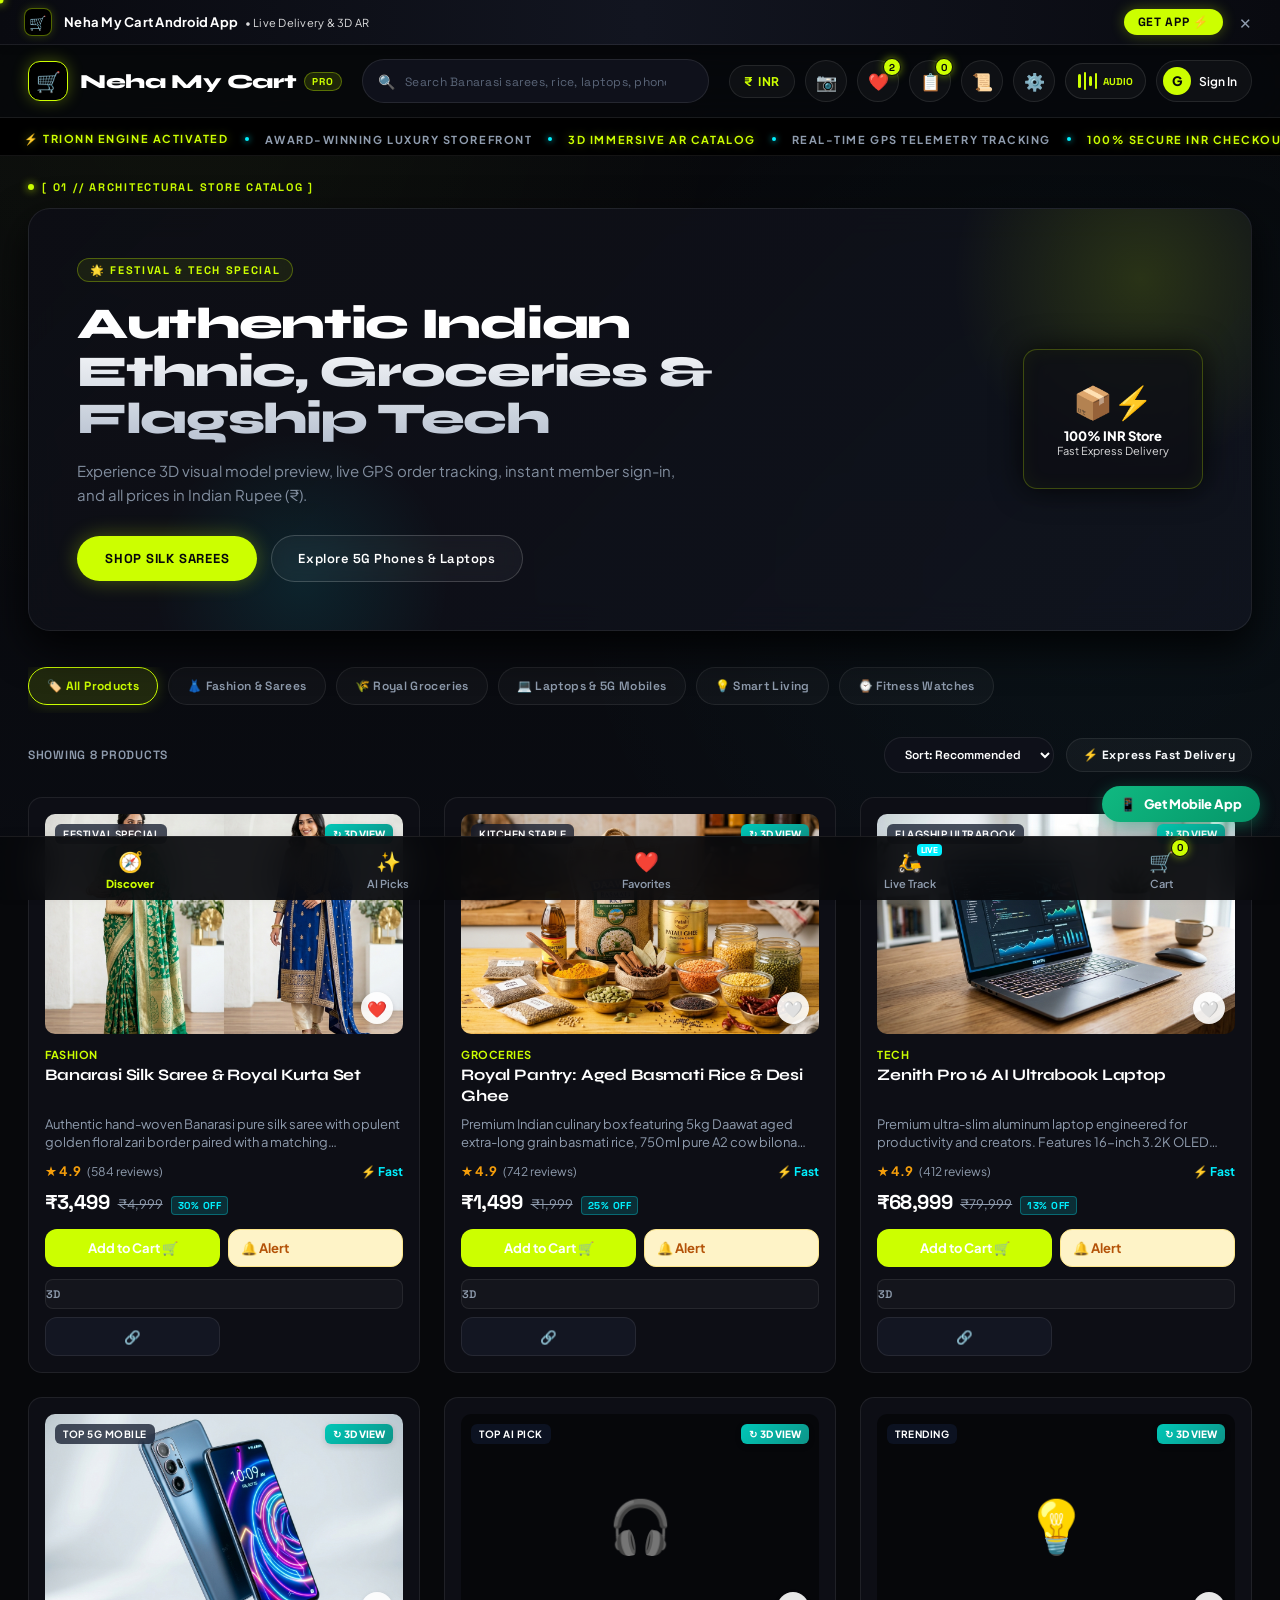
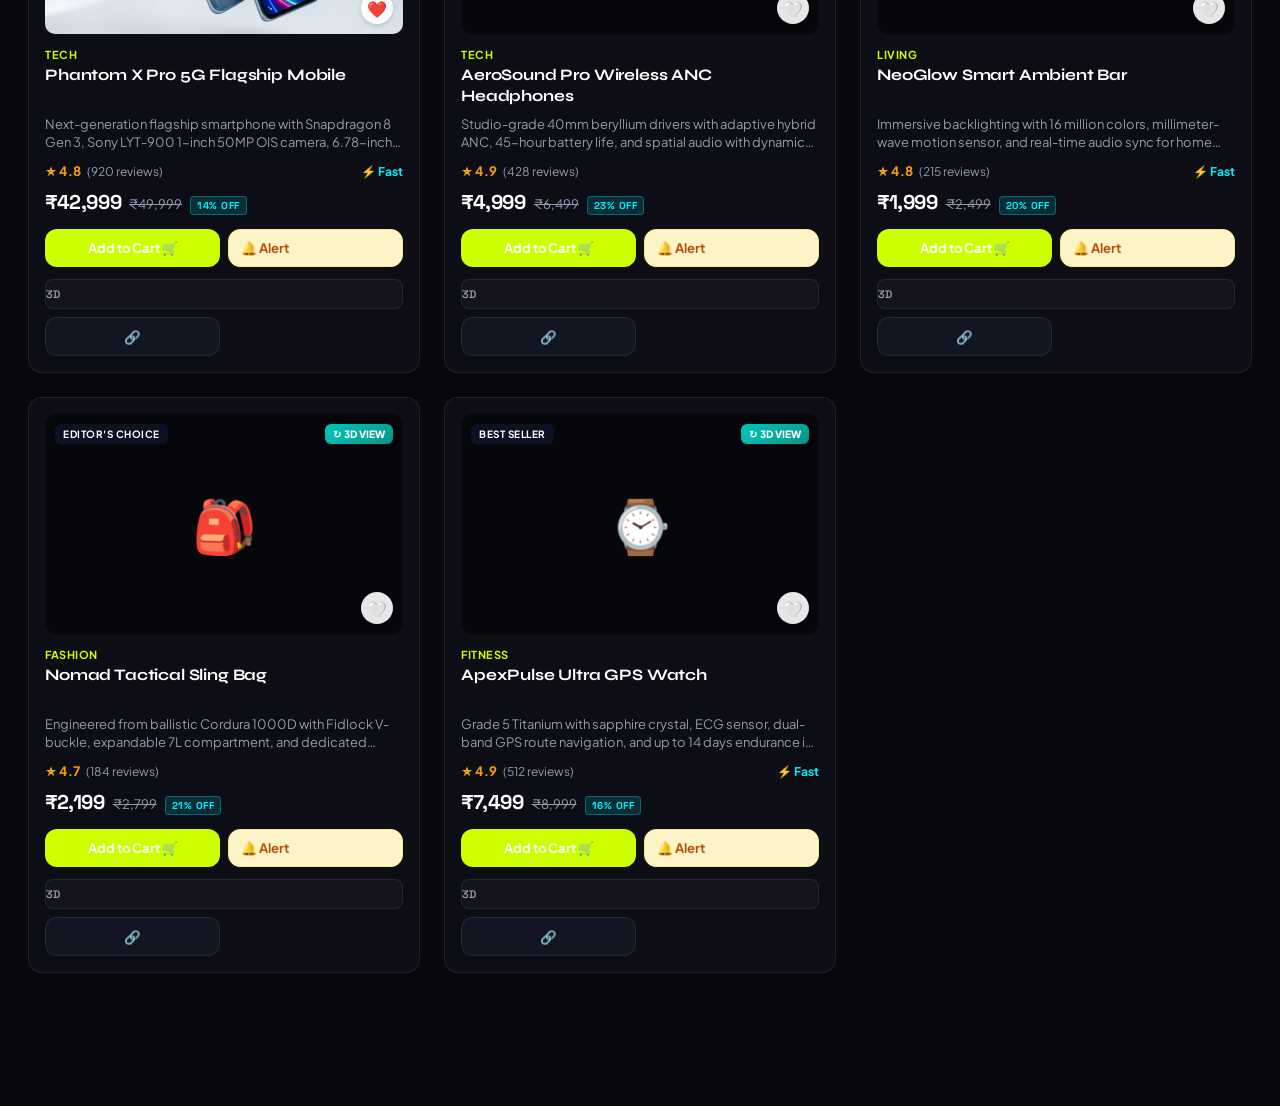
==== commit 3cf874c1: "refactor: enhance card hover animations and remove tilt Refined transition curves, added scale-up ef" ====
--- a/index.html
+++ b/index.html
@@ -599,12 +599,15 @@
       display: flex;
       flex-direction: column;
       position: relative;
-      transition: transform 0.2s, box-shadow 0.2s;
+      transition: transform 0.35s cubic-bezier(0.2, 0.8, 0.2, 1), box-shadow 0.35s cubic-bezier(0.2, 0.8, 0.2, 1), border-color 0.3s ease;
+      will-change: transform, box-shadow;
+      transform: translateY(0) scale(1) translateZ(0);
     }
     .card:hover {
-      transform: translateY(-4px);
-      box-shadow: var(--shadow-md);
-      border-color: rgba(79, 70, 229, 0.3);
+      transform: translateY(-8px) scale(1.025);
+      box-shadow: 0 22px 45px -8px rgba(0, 0, 0, 0.85), 0 0 28px rgba(204, 255, 0, 0.22);
+      border-color: rgba(204, 255, 0, 0.55);
+      z-index: 5;
     }
 
     .card-img-wrapper {
@@ -4863,30 +4866,6 @@
       });
     }
 
-    function initTrionnCardTilt() {
-      if (window.matchMedia('(pointer: coarse)').matches) return;
-      document.addEventListener('mousemove', (e) => {
-        const card = e.target.closest('.card');
-        if (card) {
-          const rect = card.getBoundingClientRect();
-          const x = e.clientX - rect.left;
-          const y = e.clientY - rect.top;
-          const centerX = rect.width / 2;
-          const centerY = rect.height / 2;
-          const rotateX = ((y - centerY) / centerY) * -6;
-          const rotateY = ((x - centerX) / centerX) * 6;
-          card.style.transform = `perspective(1000px) rotateX(${rotateX}deg) rotateY(${rotateY}deg) translateY(-6px)`;
-        }
-      }, { passive: true });
-
-      document.addEventListener('mouseout', (e) => {
-        const card = e.target.closest('.card');
-        if (card && !card.contains(e.relatedTarget)) {
-          card.style.transform = '';
-        }
-      });
-    }
-
     // ==============================================
     // INITIALIZATION
     // ==============================================
@@ -4895,7 +4874,6 @@
     renderProducts();
     handleRouting();
     initTrionnCursor();
-    initTrionnCardTilt();
   </script>
 </body>
 </html>
--- a/trionn.css
+++ b/trionn.css
@@ -881,16 +881,20 @@
   padding: 16px !important;
   display: flex !important;
   flex-direction: column !important;
-  transition: transform 0.3s cubic-bezier(0.16, 1, 0.3, 1), 
-              border-color 0.3s cubic-bezier(0.16, 1, 0.3, 1), 
-              box-shadow 0.3s cubic-bezier(0.16, 1, 0.3, 1) !important;
+  transition: transform 0.35s cubic-bezier(0.2, 0.8, 0.2, 1), 
+              border-color 0.35s ease, 
+              box-shadow 0.35s cubic-bezier(0.2, 0.8, 0.2, 1),
+              background-color 0.35s ease !important;
+  will-change: transform, box-shadow;
+  transform: translateY(0) scale(1) translateZ(0);
   overflow: hidden !important;
 }
 
 .card:hover {
-  transform: translateY(-6px) !important;
-  border-color: rgba(204, 255, 0, 0.45) !important;
-  box-shadow: 0 20px 40px -10px rgba(0, 0, 0, 0.8), 0 0 25px rgba(204, 255, 0, 0.15) !important;
+  transform: translateY(-8px) scale(1.025) !important;
+  border-color: rgba(204, 255, 0, 0.55) !important;
+  box-shadow: 0 22px 45px -8px rgba(0, 0, 0, 0.85), 0 0 28px rgba(204, 255, 0, 0.22) !important;
+  z-index: 5 !important;
 }
 
 .card-img-wrapper {
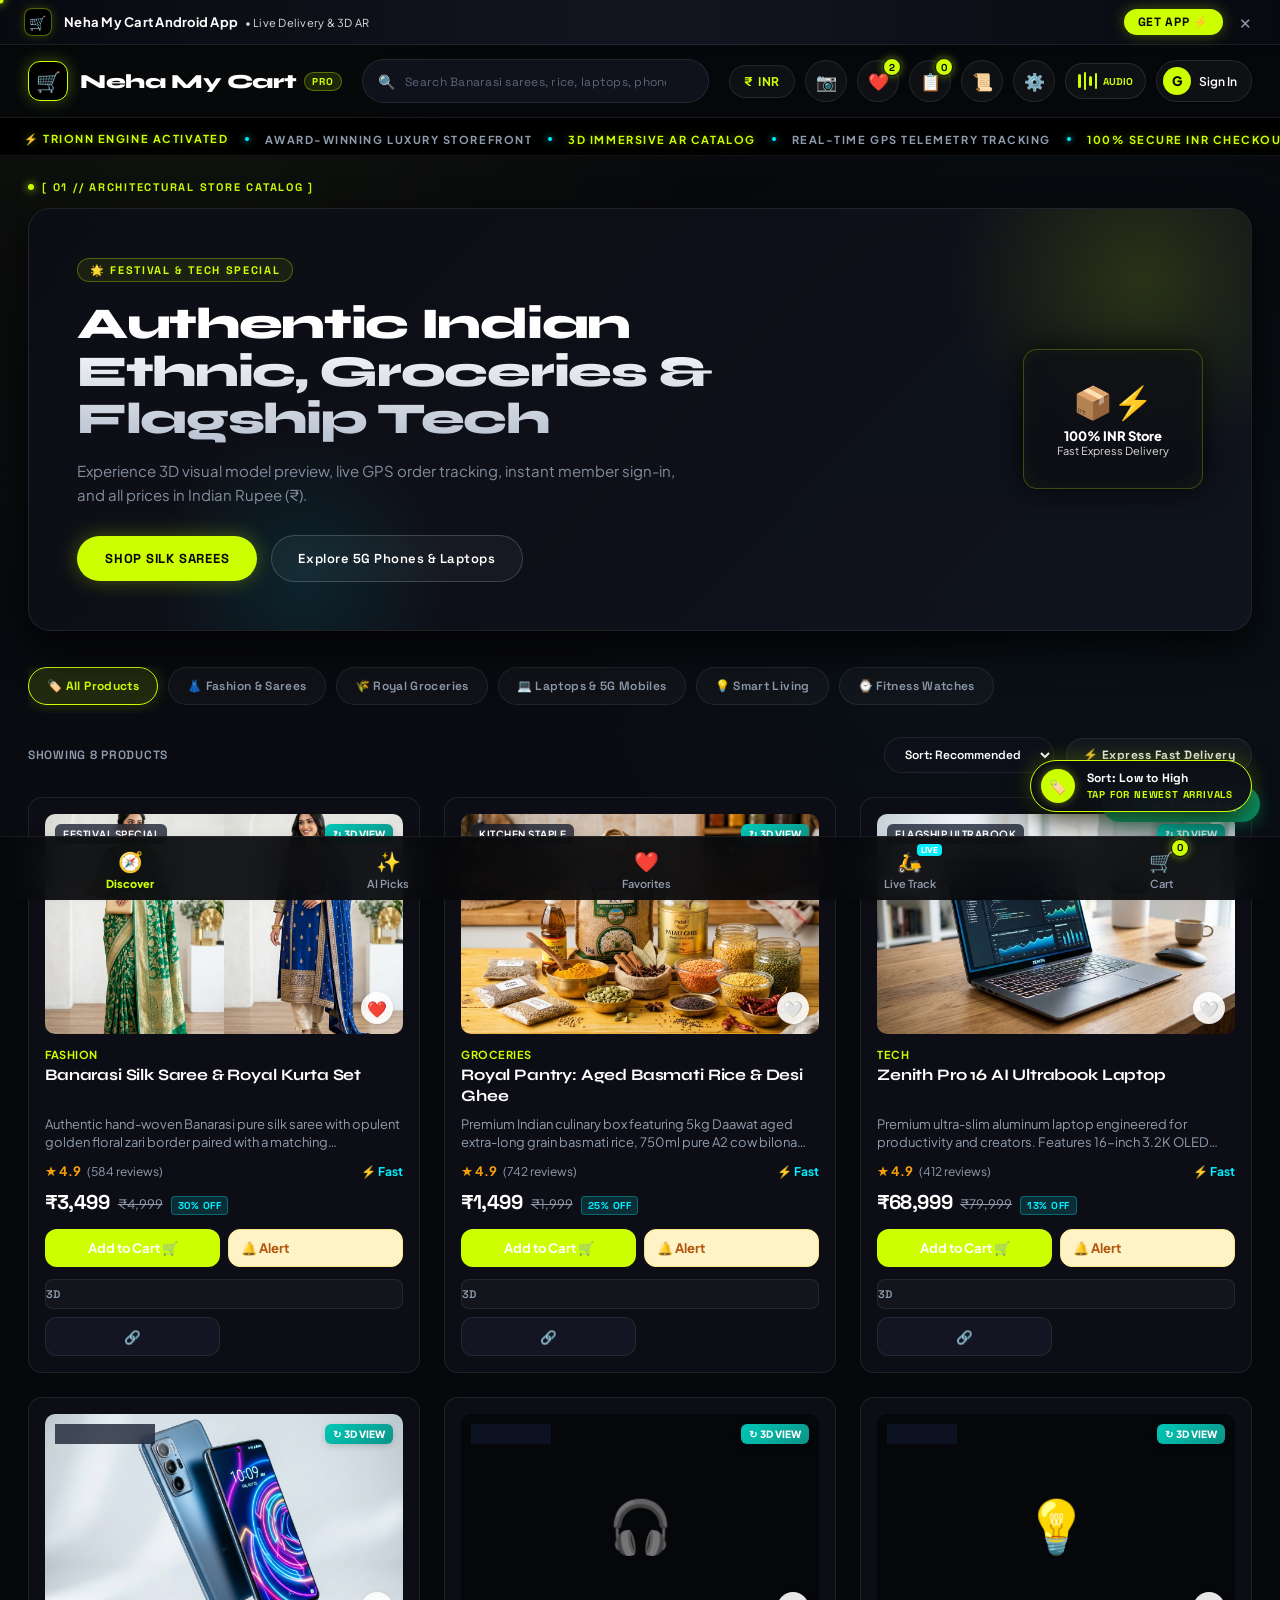
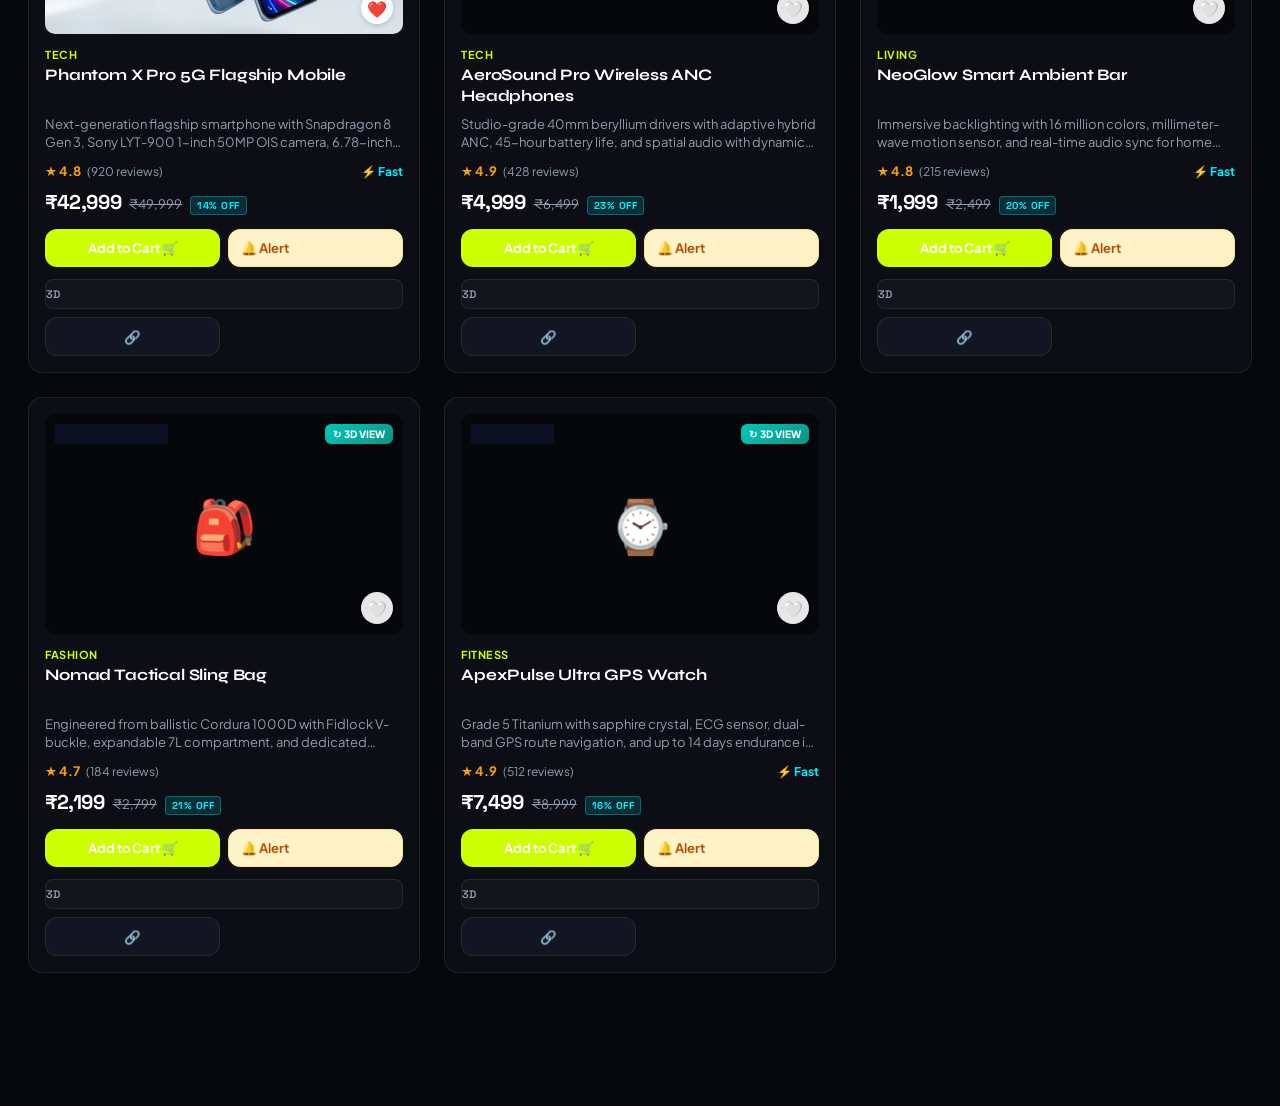
==== commit 67151999: "feat: add quick sort toggle functionality - Add "Newest Arrivals" to ProductSortOrder. - Implement `" ====
--- a/index.html
+++ b/index.html
@@ -1416,6 +1416,7 @@
             <option value="price-asc">Price: Low to High</option>
             <option value="price-desc">Price: High to Low</option>
             <option value="rating">Top Rated (4.8+)</option>
+            <option value="newest">Newest Arrivals</option>
           </select>
           <button class="btn-filter-toggle" id="fastDeliveryToggleBtn" onclick="toggleFastDelivery()">
             ⚡ Express Fast Delivery
@@ -1427,6 +1428,15 @@
       <div class="product-grid" id="productGrid">
         <!-- Injected via JavaScript -->
       </div>
+
+      <!-- Persistent Sorting Floating Action Button in the product grid -->
+      <button id="persistentSortFab" class="persistent-sort-fab" onclick="toggleQuickSort()" title="Quick toggle between 'Price: Low to High' and 'Newest Arrivals'">
+        <div class="sort-fab-icon-wrap" id="sortFabIcon">💰↑</div>
+        <div class="sort-fab-label-group">
+          <span class="sort-fab-current" id="sortFabCurrentLabel">Price: Low to High</span>
+          <span class="sort-fab-sub" id="sortFabSubLabel">Tap for Newest Arrivals</span>
+        </div>
+      </button>
     </div>
 
     <!-- ==============================================
@@ -2820,7 +2830,11 @@
         filtered.sort((a, b) => b.price - a.price);
       } else if (state.sortOrder === "rating") {
         filtered.sort((a, b) => b.rating - a.rating);
-      }
+      } else if (state.sortOrder === "newest") {
+        filtered.sort((a, b) => PRODUCTS.indexOf(b) - PRODUCTS.indexOf(a));
+      }
+
+      updateSortFabUI();
 
       document.getElementById('productResultsCount').textContent = `Showing ${filtered.length} products`;
 
@@ -2907,6 +2921,11 @@
       if (tabId === 'favorites') renderFavorites();
       if (tabId === 'tracking') renderTracking();
       if (tabId === 'cart') renderCart();
+
+      const fab = document.getElementById('persistentSortFab');
+      if (fab) {
+        fab.style.display = (tabId === 'shop') ? 'inline-flex' : 'none';
+      }
 
       window.scrollTo({ top: 0, behavior: 'smooth' });
     }
@@ -4704,8 +4723,50 @@
       renderProducts();
     }
 
+    function updateSortFabUI() {
+      const fab = document.getElementById('persistentSortFab');
+      const icon = document.getElementById('sortFabIcon');
+      const curLabel = document.getElementById('sortFabCurrentLabel');
+      const subLabel = document.getElementById('sortFabSubLabel');
+      if (!fab || !icon || !curLabel || !subLabel) return;
+
+      if (state.sortOrder === 'newest') {
+        icon.textContent = '✨';
+        curLabel.textContent = 'Newest Arrivals';
+        subLabel.textContent = 'Tap for Price: Low to High';
+        fab.classList.add('active-newest');
+        fab.classList.remove('active-price');
+      } else if (state.sortOrder === 'price-asc') {
+        icon.textContent = '💰↑';
+        curLabel.textContent = 'Price: Low to High';
+        subLabel.textContent = 'Tap for Newest Arrivals';
+        fab.classList.add('active-price');
+        fab.classList.remove('active-newest');
+      } else {
+        icon.textContent = '🏷️';
+        curLabel.textContent = 'Sort: Low to High';
+        subLabel.textContent = 'Tap for Newest Arrivals';
+        fab.classList.remove('active-price');
+        fab.classList.remove('active-newest');
+      }
+    }
+
+    function toggleQuickSort() {
+      if (state.sortOrder === 'price-asc') {
+        state.sortOrder = 'newest';
+      } else {
+        state.sortOrder = 'price-asc';
+      }
+      const select = document.getElementById('sortDropdown');
+      if (select) select.value = state.sortOrder;
+      updateSortFabUI();
+      renderProducts();
+      showToast(`Sorted: ${state.sortOrder === 'newest' ? 'Newest Arrivals' : 'Price: Low to High'}`, '⚡');
+    }
+
     function applyFilters() {
       state.sortOrder = document.getElementById('sortDropdown').value;
+      updateSortFabUI();
       renderProducts();
     }
 
@@ -4715,6 +4776,7 @@
       state.onlyFastDelivery = false;
       state.sortOrder = "relevance";
       document.getElementById('sortDropdown').value = "relevance";
+      updateSortFabUI();
       document.getElementById('globalSearchInput').value = "";
       document.getElementById('searchClearBtn').style.display = "none";
       const btn = document.getElementById('fastDeliveryToggleBtn');
@@ -4871,6 +4933,7 @@
     // ==============================================
     updateUserUI();
     updateBadges();
+    updateSortFabUI();
     renderProducts();
     handleRouting();
     initTrionnCursor();
--- a/trionn.css
+++ b/trionn.css
@@ -1613,3 +1613,118 @@
   .hero-actions { flex-direction: column !important; width: 100% !important; }
   .btn-hero-primary, .btn-hero-secondary { width: 100% !important; text-align: center !important; }
 }
+
+/* Persistent Sorting Floating Action Button in the Product Grid */
+.persistent-sort-fab {
+  position: fixed !important;
+  bottom: 88px !important;
+  right: 28px !important;
+  z-index: 980 !important;
+  background: rgba(13, 14, 21, 0.94) !important;
+  border: 1.5px solid #CCFF00 !important;
+  border-radius: 9999px !important;
+  padding: 8px 18px 8px 10px !important;
+  display: inline-flex !important;
+  align-items: center !important;
+  gap: 12px !important;
+  cursor: pointer !important;
+  color: #FFF !important;
+  font-family: 'Space Grotesk', sans-serif !important;
+  box-shadow: 0 10px 30px rgba(0, 0, 0, 0.75), 0 0 20px rgba(204, 255, 0, 0.3) !important;
+  backdrop-filter: blur(16px) !important;
+  -webkit-backdrop-filter: blur(16px) !important;
+  transition: transform 0.3s cubic-bezier(0.2, 0.8, 0.2, 1), 
+              box-shadow 0.3s cubic-bezier(0.2, 0.8, 0.2, 1), 
+              border-color 0.3s ease, 
+              background 0.3s ease !important;
+  user-select: none !important;
+}
+
+.persistent-sort-fab:hover {
+  transform: translateY(-4px) scale(1.04) !important;
+  box-shadow: 0 16px 36px rgba(0, 0, 0, 0.85), 0 0 30px rgba(204, 255, 0, 0.5) !important;
+  background: #0E1019 !important;
+  border-color: #D9FF33 !important;
+}
+
+.persistent-sort-fab:active {
+  transform: translateY(-1px) scale(0.98) !important;
+}
+
+.sort-fab-icon-wrap {
+  width: 34px !important;
+  height: 34px !important;
+  border-radius: 50% !important;
+  background: #CCFF00 !important;
+  color: #07080B !important;
+  display: flex !important;
+  align-items: center !important;
+  justify-content: center !important;
+  font-size: 14px !important;
+  font-weight: 800 !important;
+  box-shadow: 0 0 10px rgba(204, 255, 0, 0.4) !important;
+  transition: transform 0.25s ease !important;
+}
+
+.persistent-sort-fab:hover .sort-fab-icon-wrap {
+  transform: rotate(15deg) scale(1.1) !important;
+}
+
+.sort-fab-label-group {
+  display: flex !important;
+  flex-direction: column !important;
+  text-align: left !important;
+}
+
+.sort-fab-current {
+  font-family: 'Space Grotesk', sans-serif !important;
+  font-size: 12px !important;
+  font-weight: 700 !important;
+  color: #FFF !important;
+  line-height: 1.2 !important;
+  letter-spacing: 0.02em !important;
+}
+
+.sort-fab-sub {
+  font-family: 'Space Grotesk', sans-serif !important;
+  font-size: 10px !important;
+  font-weight: 700 !important;
+  color: #CCFF00 !important;
+  text-transform: uppercase !important;
+  letter-spacing: 0.08em !important;
+  margin-top: 2px !important;
+}
+
+.persistent-sort-fab.active-newest {
+  border-color: #00F0FF !important;
+  box-shadow: 0 10px 30px rgba(0, 0, 0, 0.75), 0 0 20px rgba(0, 240, 255, 0.3) !important;
+}
+
+.persistent-sort-fab.active-newest .sort-fab-icon-wrap {
+  background: #00F0FF !important;
+  box-shadow: 0 0 10px rgba(0, 240, 255, 0.4) !important;
+}
+
+.persistent-sort-fab.active-newest .sort-fab-sub {
+  color: #00F0FF !important;
+}
+
+@media (max-width: 768px) {
+  .persistent-sort-fab {
+    bottom: 74px !important;
+    right: 16px !important;
+    padding: 7px 14px 7px 8px !important;
+  }
+  .sort-fab-icon-wrap {
+    width: 28px !important;
+    height: 28px !important;
+    font-size: 12px !important;
+  }
+  .sort-fab-current {
+    font-size: 11px !important;
+  }
+  .sort-fab-sub {
+    font-size: 9px !important;
+  }
+}
+
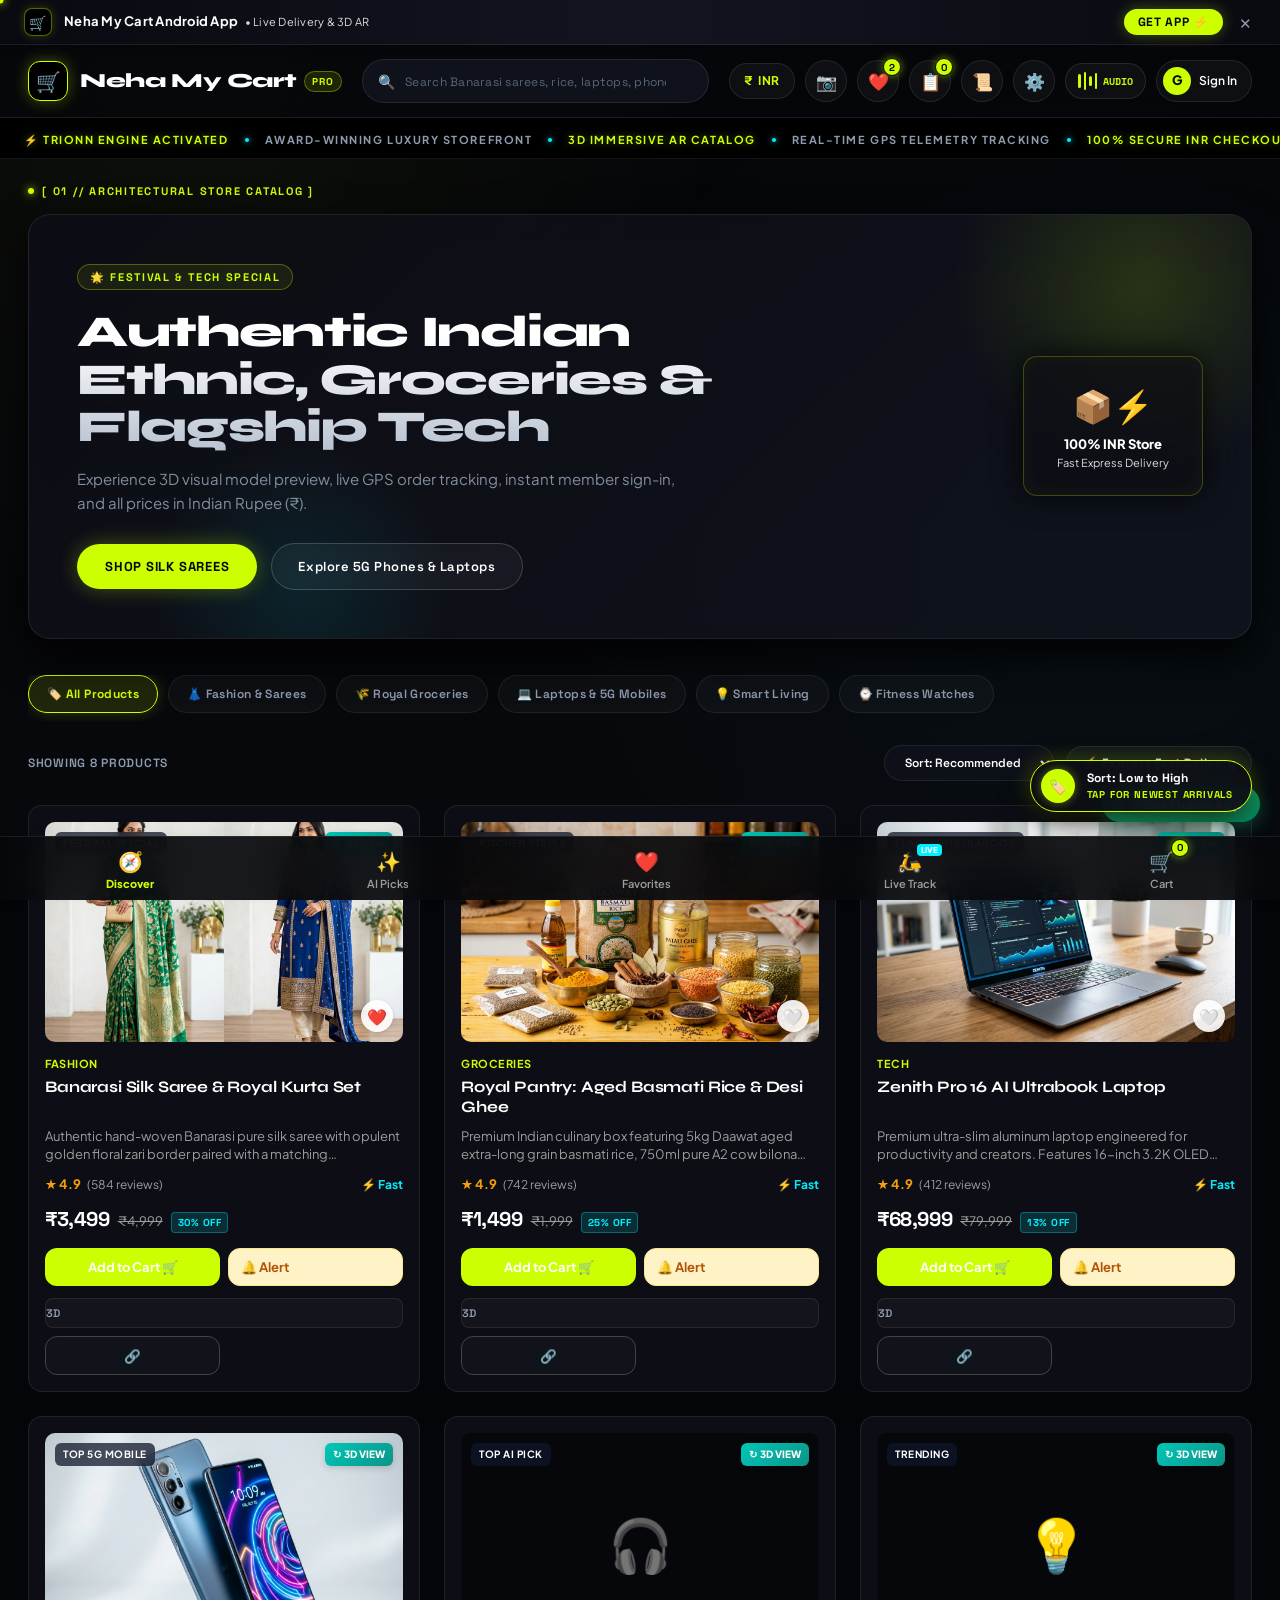
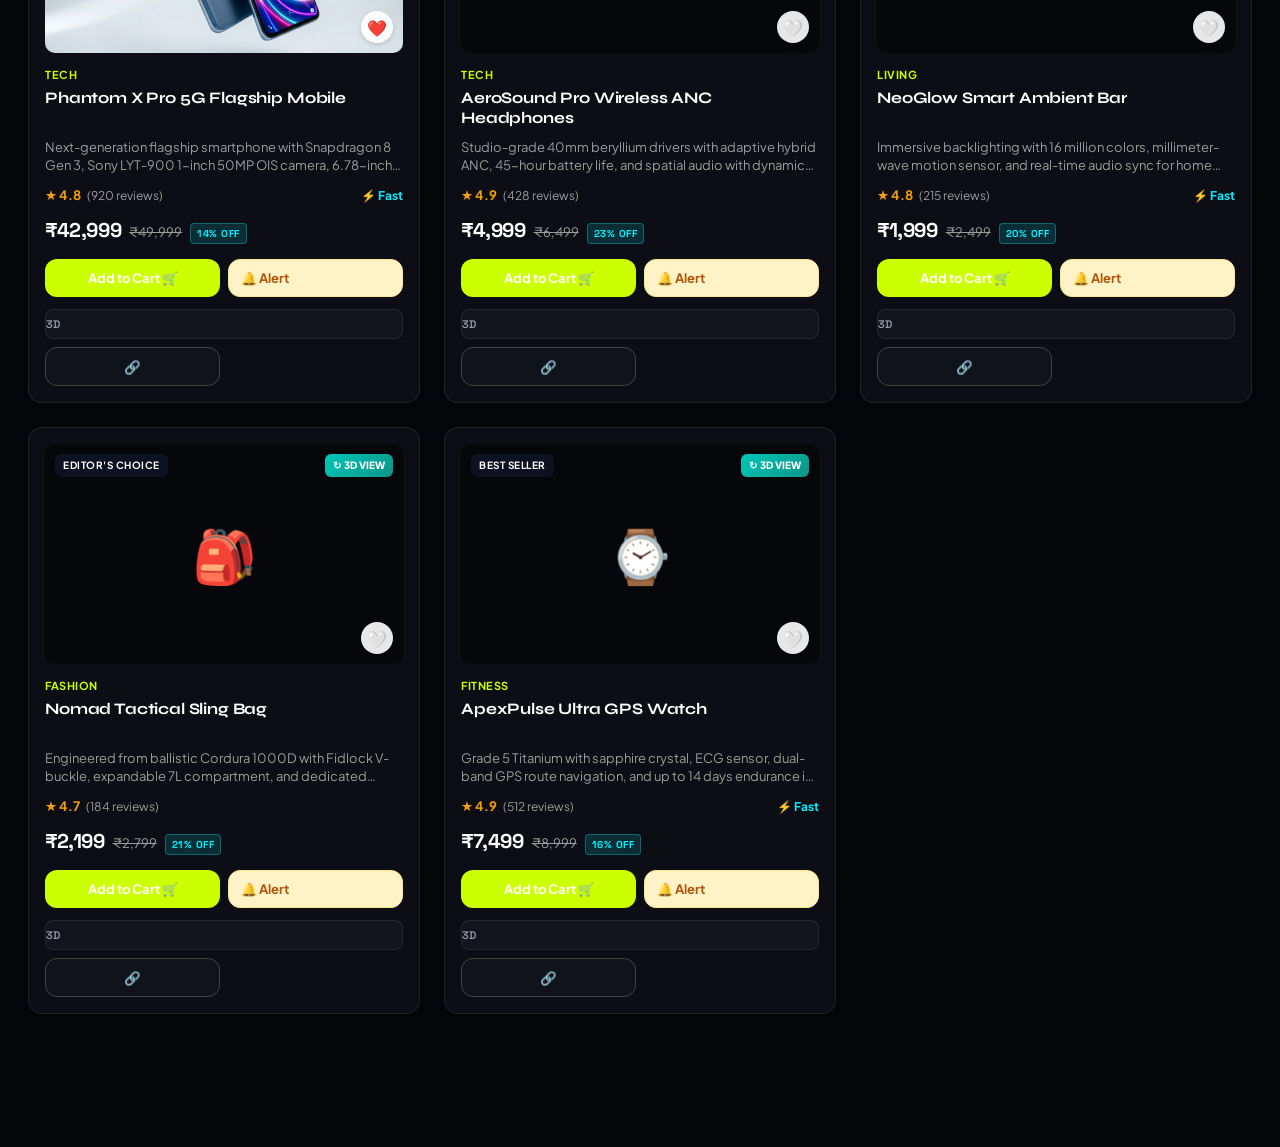
==== commit 894b872c: "style: update typography and system design tokens - Added Bebas Neue and Space Mono fonts to Google " ====
--- a/index.html
+++ b/index.html
@@ -19,7 +19,7 @@
 
   <link rel="preconnect" href="https://fonts.googleapis.com">
   <link rel="preconnect" href="https://fonts.gstatic.com" crossorigin>
-  <link href="https://fonts.googleapis.com/css2?family=Plus+Jakarta+Sans:wght@400;500;600;700;800&family=Space+Grotesk:wght@500;600;700&family=Syne:wght@700;800&display=swap" rel="stylesheet">
+  <link href="https://fonts.googleapis.com/css2?family=Bebas+Neue&family=Plus+Jakarta+Sans:wght@400;500;600;700;800&family=Space+Grotesk:wght@500;600;700&family=Space+Mono:ital,wght@0,400;0,700;1,400&family=Syne:wght@700;800&display=swap" rel="stylesheet">
 
   <style>
     :root {
--- a/trionn.css
+++ b/trionn.css
@@ -6,19 +6,102 @@
    ========================================================================== */
 
 :root {
-  --bg: #07080B !important;
-  --bg-canvas: #07080B !important;
-  --surface: #0D0E15 !important;
-  --surface-variant: #131622 !important;
-  --surface-glass: rgba(13, 14, 21, 0.85) !important;
-  --card-bg: #0D0E15 !important;
-  --card-border: rgba(255, 255, 255, 0.08) !important;
-  --card-border-hover: rgba(204, 255, 0, 0.5) !important;
-  
+  -webkit-locale: "en";
+  --font-sans: ui-sans-serif, system-ui, sans-serif, "Apple Color Emoji", "Segoe UI Emoji", "Segoe UI Symbol", "Noto Color Emoji";
+  --font-mono: ui-monospace, SFMono-Regular, Menlo, Monaco, Consolas, "Liberation Mono", "Courier New", monospace;
+  --font-neue: "Bebas Neue", "Syne", sans-serif;
+  --color-black: #272727;
+  --color-white: #fff;
+  --spacing: .25rem;
+  --container-sm: 24rem;
+  --container-md: 28rem;
+  --container-xl: 36rem;
+  --container-3xl: 48rem;
+  --container-4xl: 56rem;
+  --container-6xl: 72rem;
+  --container-7xl: 80rem;
+  --text-xs: .75rem;
+  --text-xs--line-height: calc(1 / .75);
+  --text-sm: .875rem;
+  --text-sm--line-height: calc(1.25 / .875);
+  --text-base: 1rem;
+  --text-base--line-height: calc(1.5 / 1);
+  --text-lg: 1.125rem;
+  --text-lg--line-height: calc(1.75 / 1.125);
+  --text-xl: 1.25rem;
+  --text-xl--line-height: calc(1.75 / 1.25);
+  --text-2xl: 1.5rem;
+  --text-2xl--line-height: calc(2 / 1.5);
+  --text-3xl: 1.875rem;
+  --text-3xl--line-height: calc(2.25 / 1.875);
+  --text-4xl: 2.25rem;
+  --text-4xl--line-height: calc(2.5 / 2.25);
+  --text-5xl: 3rem;
+  --text-5xl--line-height: 1;
+  --font-weight-normal: 400;
+  --font-weight-medium: 500;
+  --tracking-tight: -.025em;
+  --tracking-normal: 0em;
+  --tracking-widest: .1em;
+  --radius-xs: .125rem;
+  --radius-sm: .25rem;
+  --radius-md: .375rem;
+  --radius-lg: .5rem;
+  --radius-3xl: 1.5rem;
+  --ease-in: cubic-bezier(.4, 0, 1, 1);
+  --ease-out: cubic-bezier(0, 0, .2, 1);
+  --ease-in-out: cubic-bezier(.4, 0, .2, 1);
+  --blur-sm: 8px;
+  --blur-md: 12px;
+  --perspective-midrange: 800px;
+  --aspect-video: 16 / 9;
+  --default-transition-duration: .15s;
+  --default-transition-timing-function: cubic-bezier(.4, 0, .2, 1);
+  --default-font-family: var(--font-sans);
+  --default-mono-font-family: var(--font-mono);
+  --color-cream: #e6e4e2;
+  --color-grey-light: #9c9c9c;
+  --color-grey-line: #434343;
+  --color-cream-line: #d8d8d8;
+  --color-dark-font: #434343;
+  --color-light-font: #d8d8d8;
+  --animate-arrowPulse: arrowPulse 1.8s ease-in-out infinite;
+
+  --pl-black: #000;
+  --pl-white: #fff;
+  --pl-panel-gray: #c8c8c8;
+  --pl-line-gray: #434343;
+  --pl-corner-plus-offset: calc(-6px - 6.5px);
+  --pl-mono: "Space Mono", monospace;
+  --pl-display: "Bebas Neue", sans-serif;
+  --size: 360;
+  --bg: #040508 !important;
+  --bg-canvas: #040508 !important;
+  --white: #fff;
+  --ink-soft: #0a0a0a8c;
+  --glass-line: #ffffff2e;
+  --ease-soft: cubic-bezier(.22, 1, .36, 1);
+  --ts-color-bg: #040508;
+  --ts-color-hint: #d8d8d8bf;
+  --ts-color-name: #c8c8c8;
+  --ts-color-role: #d8d8d880;
+  --ts-color-scan-id: #d8d8d8bf;
+  --ts-color-detected: #d8d8d8eb;
+  --swiper-theme-color: #007aff;
+  --swiper-navigation-size: 44px;
+
+  /* Neha My Cart / Trionn Design System Integration */
+  --surface: #0a0b10 !important;
+  --surface-variant: #11131a !important;
+  --surface-glass: rgba(10, 11, 16, 0.88) !important;
+  --card-bg: #07080c !important;
+  --card-border: #434343 !important;
+  --card-border-hover: rgba(204, 255, 0, 0.55) !important;
+
   /* Primary: Trionn Signature Electric Volt Lime */
   --primary: #CCFF00 !important;
   --primary-hover: #D9FF33 !important;
-  --primary-dark: #07080B !important;
+  --primary-dark: #040508 !important;
   --primary-light: rgba(204, 255, 0, 0.12) !important;
   --primary-container: rgba(204, 255, 0, 0.08) !important;
   --on-primary-container: #CCFF00 !important;
@@ -33,18 +116,18 @@
   --amber-light: rgba(255, 184, 0, 0.15) !important;
 
   /* Neutrals */
-  --text: #F8FAFC !important;
-  --text-muted: #8F9CAE !important;
-  --text-dim: #5A6578 !important;
-  --border: rgba(255, 255, 255, 0.08) !important;
-  --border-bright: rgba(255, 255, 255, 0.18) !important;
-  
+  --text: #d8d8d8 !important;
+  --text-muted: #9c9c9c !important;
+  --text-dim: #666666 !important;
+  --border: #434343 !important;
+  --border-bright: #d8d8d8 !important;
+
   /* Radii & Effects */
   --radius: 14px !important;
   --radius-sm: 8px !important;
   --radius-lg: 22px !important;
   --radius-pill: 9999px !important;
-  
+
   --shadow-sm: 0 2px 8px rgba(0,0,0,0.5) !important;
   --shadow-md: 0 8px 24px rgba(0,0,0,0.7) !important;
   --shadow-lg: 0 16px 40px rgba(0,0,0,0.85) !important;
@@ -52,41 +135,66 @@
   --cyan-glow: 0 0 25px rgba(0, 240, 255, 0.35) !important;
 
   /* Typography */
-  --font-display: 'Syne', sans-serif !important;
-  --font-tech: 'Space Grotesk', -apple-system, sans-serif !important;
-  --font-body: 'Plus Jakarta Sans', -apple-system, sans-serif !important;
+  --font-display: 'Bebas Neue', 'Syne', sans-serif !important;
+  --font-tech: 'Space Mono', 'Space Grotesk', monospace !important;
+  --font-body: var(--font-sans) !important;
 }
 
 [data-theme="dark"] {
-  --bg: #07080B !important;
-  --surface: #0D0E15 !important;
-  --surface-variant: #131622 !important;
-  --card-bg: #0D0E15 !important;
-  --text: #F8FAFC !important;
-  --text-muted: #8F9CAE !important;
+  --bg: #040508 !important;
+  --surface: #0a0b10 !important;
+  --surface-variant: #11131a !important;
+  --card-bg: #07080c !important;
+  --text: #d8d8d8 !important;
+  --text-muted: #9c9c9c !important;
+  --border: #434343 !important;
 }
 
 /* Base Reset & Smoothness */
 *, *::before, *::after {
   box-sizing: border-box;
+  border-width: 0;
+  border-style: solid;
+  border-color: #434343;
 }
 
 html {
+  -webkit-locale: "en";
+  -webkit-text-size-adjust: 100%;
+  tab-size: 4;
+  line-height: 1.5;
+  font-feature-settings: var(--default-font-feature-settings, normal);
+  font-variation-settings: var(--default-font-variation-settings, normal);
+  -webkit-tap-highlight-color: transparent;
+  overscroll-behavior: none;
+  font-family: var(--font-neue), sans-serif;
+  color: #d8d8d8 !important;
+  background-color: #040508 !important;
+  height: auto !important;
   scroll-behavior: smooth;
-  background-color: #07080B !important;
-  color: #F8FAFC !important;
-  font-family: 'Plus Jakarta Sans', sans-serif;
 }
 
 ::selection {
   background: #CCFF00 !important;
-  color: #07080B !important;
+  color: #040508 !important;
 }
 
 body {
-  background-color: #07080B !important;
-  color: #F8FAFC !important;
-  font-family: 'Plus Jakarta Sans', sans-serif !important;
+  box-sizing: border-box;
+  border: 0 solid;
+  margin: 0;
+  padding: 0;
+  -webkit-text-size-adjust: 100%;
+  tab-size: 4;
+  line-height: 1.5;
+  font-feature-settings: var(--default-font-feature-settings, normal);
+  font-variation-settings: var(--default-font-variation-settings, normal);
+  -webkit-tap-highlight-color: transparent;
+  overscroll-behavior: none;
+  font-family: var(--default-font-family);
+  color: #d8d8d8 !important;
+  background-color: #040508 !important;
+  height: auto !important;
   min-height: 100vh;
   display: flex;
   flex-direction: column;
@@ -95,10 +203,43 @@
   background-image: 
     radial-gradient(circle at 15% 10%, rgba(204, 255, 0, 0.04) 0%, transparent 40%),
     radial-gradient(circle at 85% 60%, rgba(0, 240, 255, 0.03) 0%, transparent 45%),
-    linear-gradient(180deg, #07080B 0%, #0A0C12 100%) !important;
+    linear-gradient(180deg, #040508 0%, #08090d 100%) !important;
   background-attachment: fixed !important;
-  margin: 0;
-  padding: 0;
+}
+
+@keyframes arrowPulse {
+  0%, 100% {
+    transform: translateY(0);
+    opacity: 0.6;
+  }
+  50% {
+    transform: translateY(6px);
+    opacity: 1;
+  }
+}
+
+/* Trionn Section Corner Plus Markers */
+.trionn-frame-corner {
+  position: relative;
+}
+.trionn-frame-corner::before,
+.trionn-frame-corner::after {
+  content: "+";
+  position: absolute;
+  font-family: var(--pl-mono);
+  font-size: 14px;
+  line-height: 1;
+  color: var(--color-grey-line);
+  pointer-events: none;
+  z-index: 4;
+}
+.trionn-frame-corner::before {
+  top: var(--pl-corner-plus-offset);
+  left: var(--pl-corner-plus-offset);
+}
+.trionn-frame-corner::after {
+  bottom: var(--pl-corner-plus-offset);
+  right: var(--pl-corner-plus-offset);
 }
 
 /* Custom Trionn Glowing Cursor */
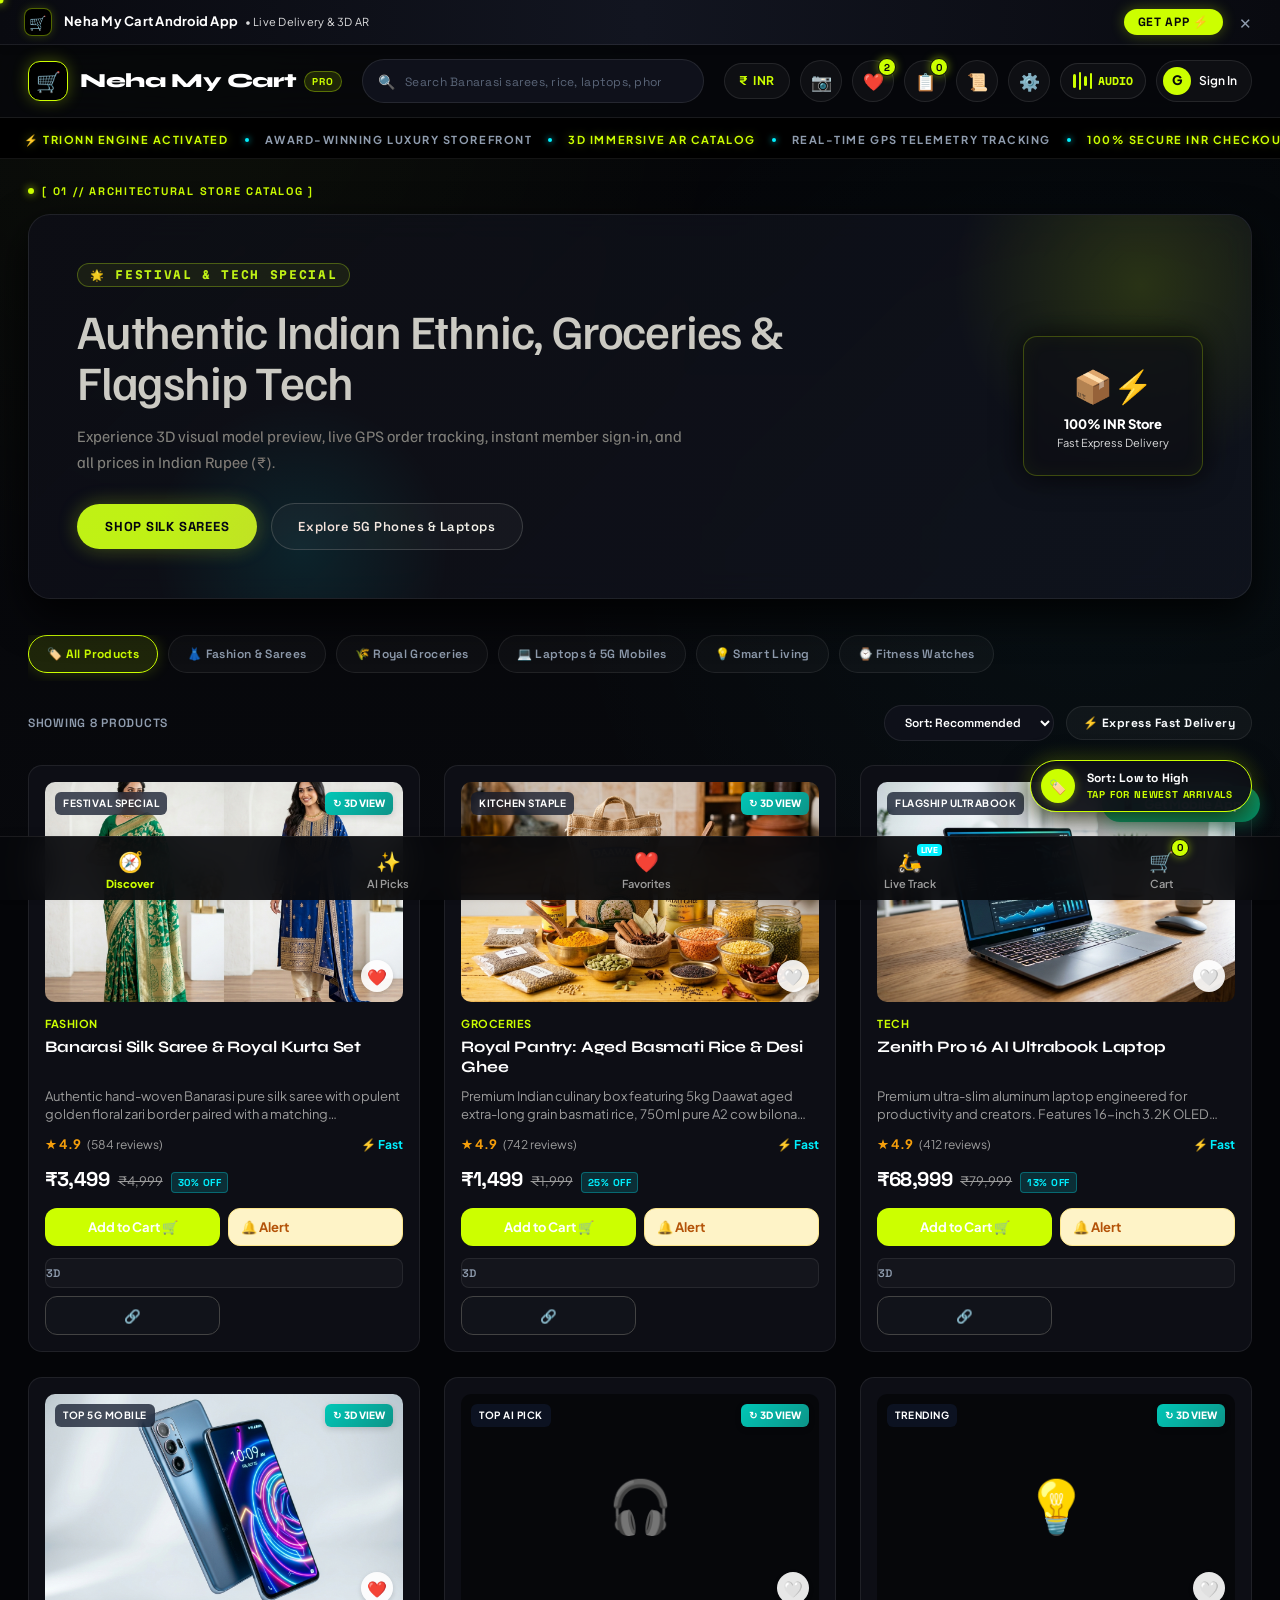
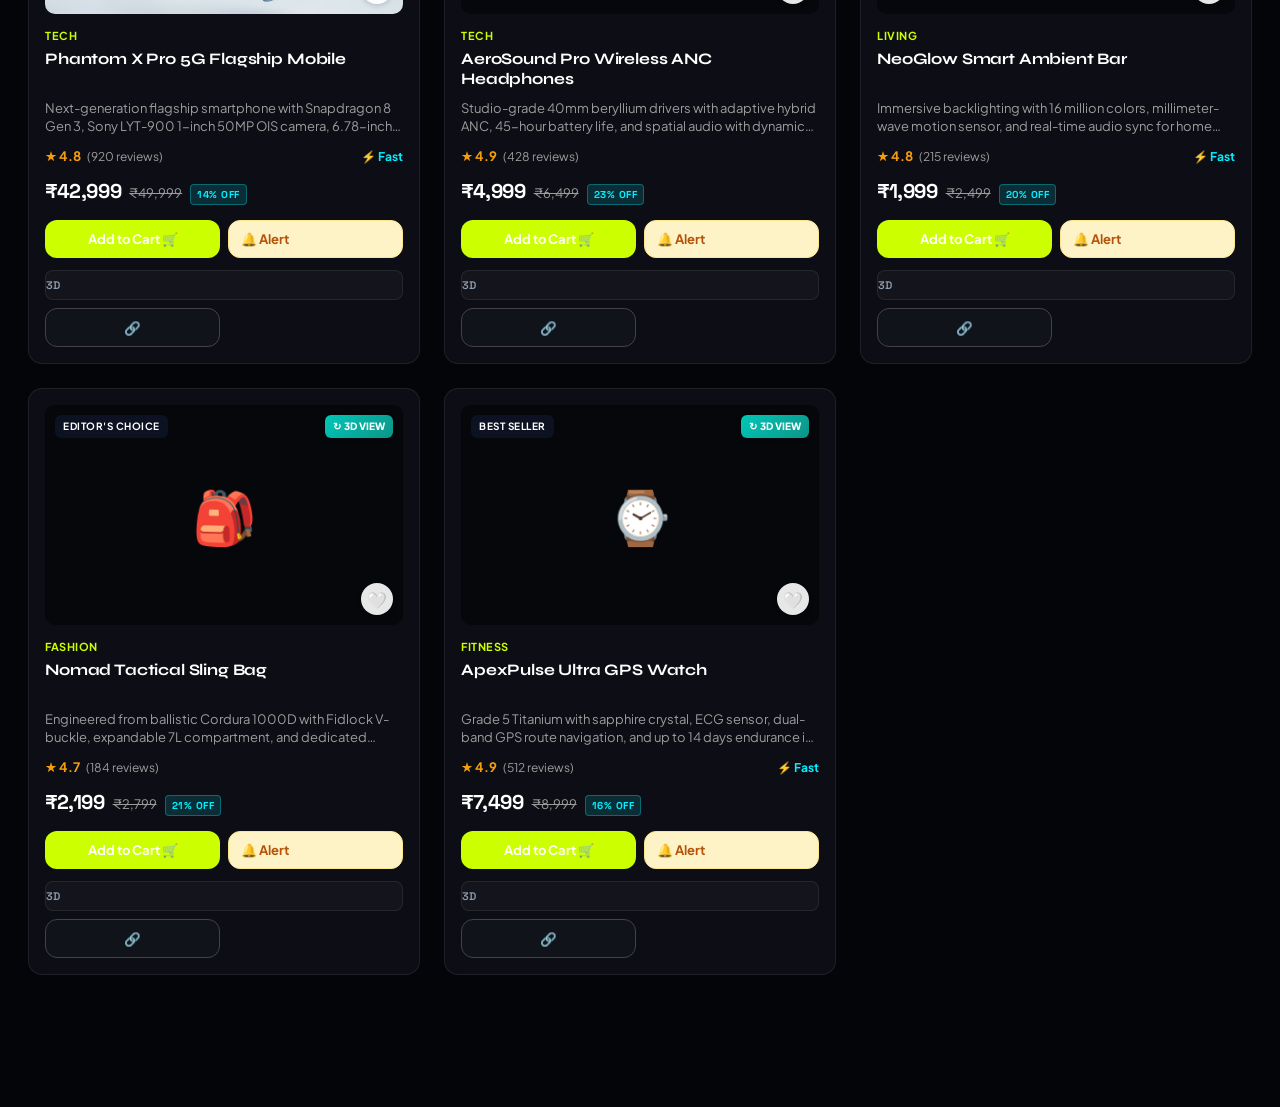
==== commit 5ecb1e06: "style: update typography and font family stack Refactored the global typography system by adding new" ====
--- a/index.html
+++ b/index.html
@@ -19,7 +19,7 @@
 
   <link rel="preconnect" href="https://fonts.googleapis.com">
   <link rel="preconnect" href="https://fonts.gstatic.com" crossorigin>
-  <link href="https://fonts.googleapis.com/css2?family=Bebas+Neue&family=Plus+Jakarta+Sans:wght@400;500;600;700;800&family=Space+Grotesk:wght@500;600;700&family=Space+Mono:ital,wght@0,400;0,700;1,400&family=Syne:wght@700;800&display=swap" rel="stylesheet">
+  <link href="https://fonts.googleapis.com/css2?family=Bebas+Neue&family=Familjen+Grotesk:wght@400;500;600;700&family=Instrument+Serif:ital@0;1&family=Martian+Mono:wght@400;500;700&family=Plus+Jakarta+Sans:wght@400;500;600;700;800&family=Space+Grotesk:wght@500;600;700&family=Space+Mono:ital,wght@0,400;0,700;1,400&family=Syne:wght@700;800&display=swap" rel="stylesheet">
 
   <style>
     :root {
--- a/trionn.css
+++ b/trionn.css
@@ -134,10 +134,19 @@
   --volt-glow: 0 0 25px rgba(204, 255, 0, 0.35) !important;
   --cyan-glow: 0 0 25px rgba(0, 240, 255, 0.35) !important;
 
+  --font-neue: "neueHaas", "neueHaas Fallback", "Familjen Grotesk", "Bebas Neue", sans-serif;
+  --font-ppeditorial: "ppEditorial", "ppEditorial Fallback", "Instrument Serif", Georgia, serif;
+  --font-martian: "martianMono", "martianMono Fallback", "Martian Mono", "Space Mono", monospace;
+  --font-familjen: "familjen", "familjen Fallback", "Familjen Grotesk", sans-serif;
+  --tw-leading: normal;
+  --tw-font-weight: var(--font-weight-normal);
+  --tw-tracking: var(--tracking-normal);
+
   /* Typography */
-  --font-display: 'Bebas Neue', 'Syne', sans-serif !important;
-  --font-tech: 'Space Mono', 'Space Grotesk', monospace !important;
-  --font-body: var(--font-sans) !important;
+  --font-display: var(--font-neue) !important;
+  --font-tech: var(--font-martian) !important;
+  --font-editorial: var(--font-ppeditorial) !important;
+  --font-body: var(--font-familjen) !important;
 }
 
 [data-theme="dark"] {
@@ -167,6 +176,8 @@
   font-variation-settings: var(--default-font-variation-settings, normal);
   -webkit-tap-highlight-color: transparent;
   overscroll-behavior: none;
+  text-rendering: optimizelegibility;
+  -webkit-font-smoothing: antialiased;
   font-family: var(--font-neue), sans-serif;
   color: #d8d8d8 !important;
   background-color: #040508 !important;
@@ -792,14 +803,37 @@
   pointer-events: none;
 }
 
-.hero-content {
+.hero-content,
+.trionn-editorial-stack {
   position: relative !important;
   z-index: 1 !important;
+  text-rendering: optimizelegibility;
+  font-family: var(--font-neue), sans-serif !important;
+  font-size: var(--text-xl);
+  --tw-leading: normal;
+  --tw-font-weight: var(--font-weight-normal);
+  line-height: normal;
+  font-weight: var(--font-weight-normal);
+  --tw-tracking: var(--tracking-normal);
+  letter-spacing: var(--tracking-normal);
+  -webkit-font-smoothing: antialiased;
+  color: var(--color-light-font) !important;
+  box-sizing: border-box;
+  border: 0 solid;
+  margin: 0;
+  padding: 0;
+  display: flex !important;
+  width: 100% !important;
+  flex: 1 1 auto !important;
+  min-width: calc(var(--spacing) * 0) !important;
+  flex-direction: column !important;
+  justify-content: flex-end !important;
+  mix-blend-mode: difference !important;
   max-width: 760px !important;
 }
 
 .hero-tag {
-  font-family: 'Space Grotesk', sans-serif !important;
+  font-family: var(--font-martian), monospace !important;
   font-size: 11px !important;
   font-weight: 700 !important;
   letter-spacing: 0.15em !important;
@@ -807,6 +841,7 @@
   color: #CCFF00 !important;
   display: inline-flex !important;
   align-items: center !important;
+  align-self: flex-start !important;
   gap: 6px !important;
   background: rgba(204, 255, 0, 0.08) !important;
   border: 1px solid rgba(204, 255, 0, 0.3) !important;
@@ -816,25 +851,22 @@
 }
 
 .hero-title {
-  font-family: 'Syne', sans-serif !important;
-  font-weight: 800 !important;
-  font-size: 44px !important;
+  font-family: var(--font-neue), sans-serif !important;
+  font-weight: var(--font-weight-medium) !important;
+  font-size: clamp(2rem, 3.8vw, var(--text-5xl)) !important;
   line-height: 1.08 !important;
-  letter-spacing: -0.03em !important;
-  color: #FFF !important;
+  letter-spacing: var(--tracking-tight) !important;
+  color: var(--color-light-font) !important;
   margin-bottom: 16px !important;
-  background: linear-gradient(180deg, #FFFFFF 20%, #B8C2D1 100%) !important;
-  -webkit-background-clip: text !important;
-  -webkit-text-fill-color: transparent !important;
 }
 
 .hero-subtitle {
-  font-size: 15px !important;
+  font-size: var(--text-base) !important;
   line-height: 1.6 !important;
-  color: #8F9CAE !important;
+  color: var(--color-grey-light) !important;
   margin-bottom: 28px !important;
   max-width: 620px !important;
-  font-family: 'Plus Jakarta Sans', sans-serif !important;
+  font-family: var(--font-familjen), sans-serif !important;
 }
 
 .hero-actions {
